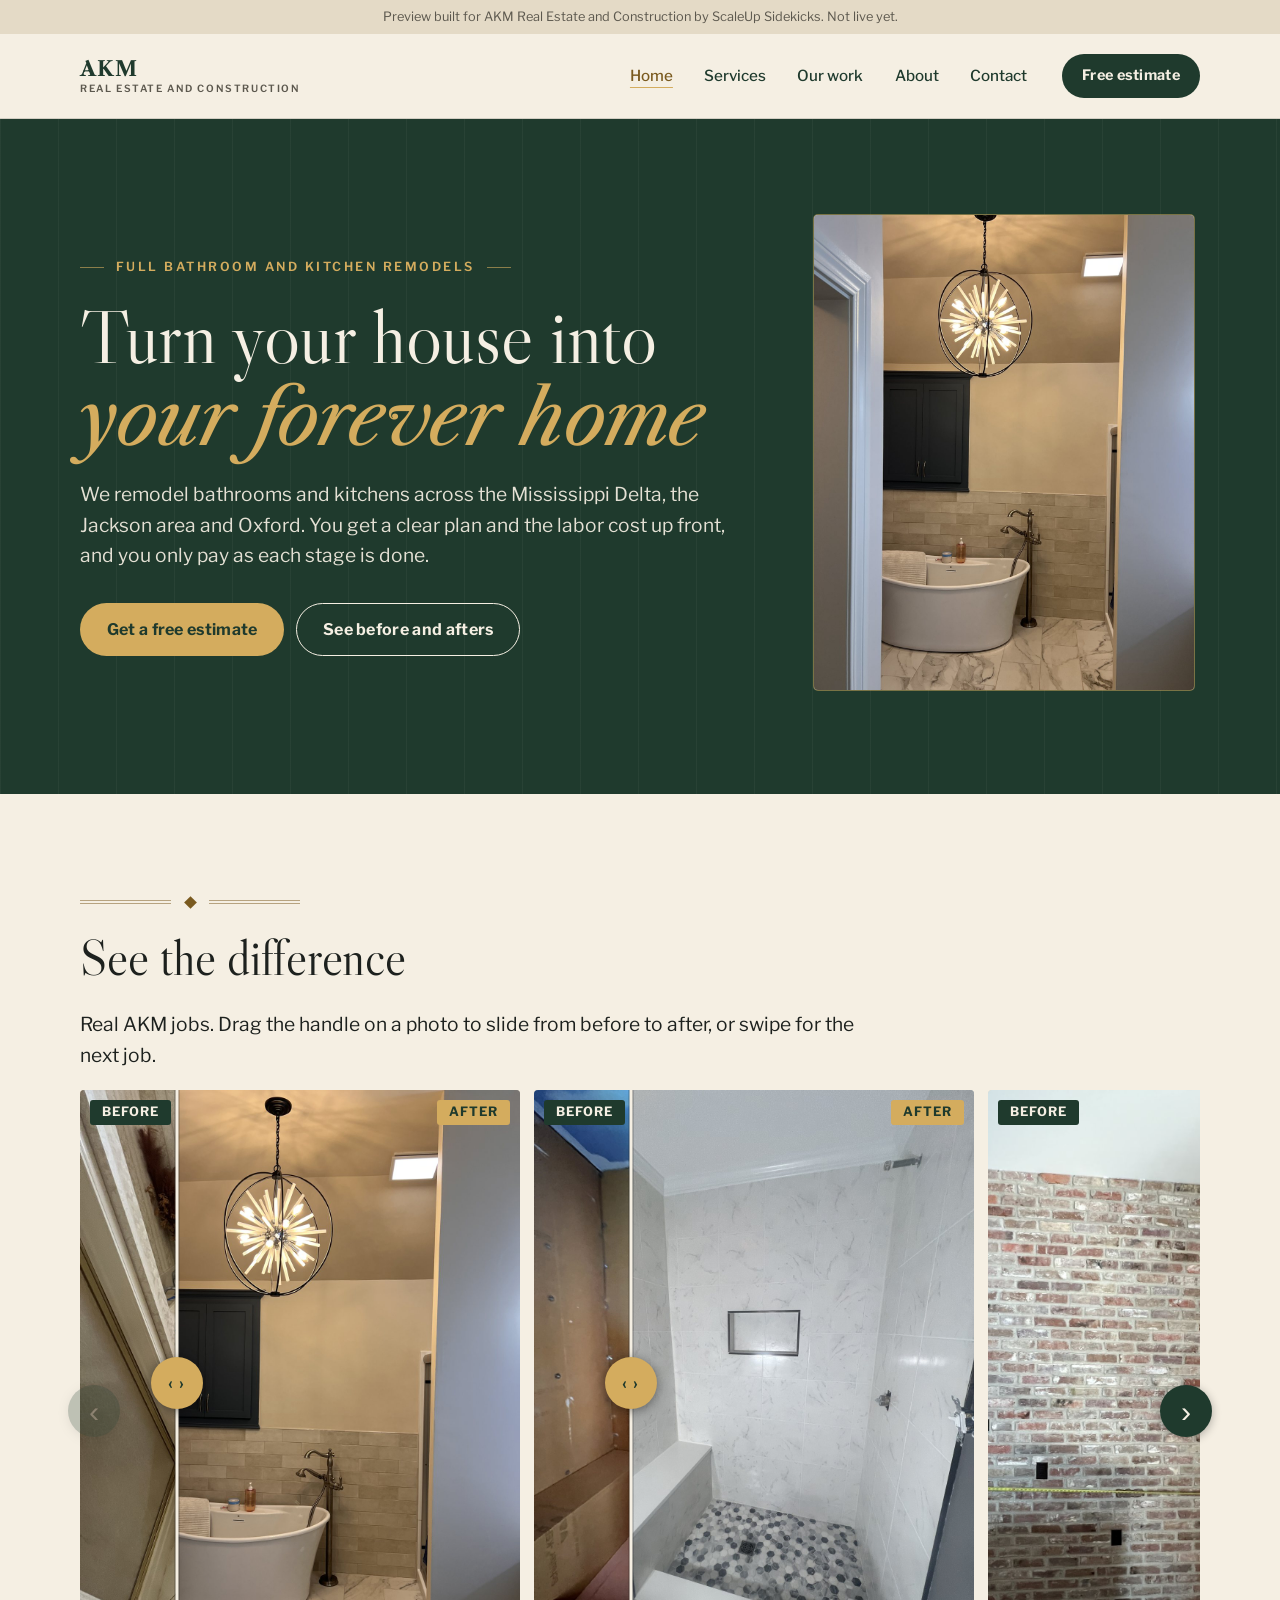
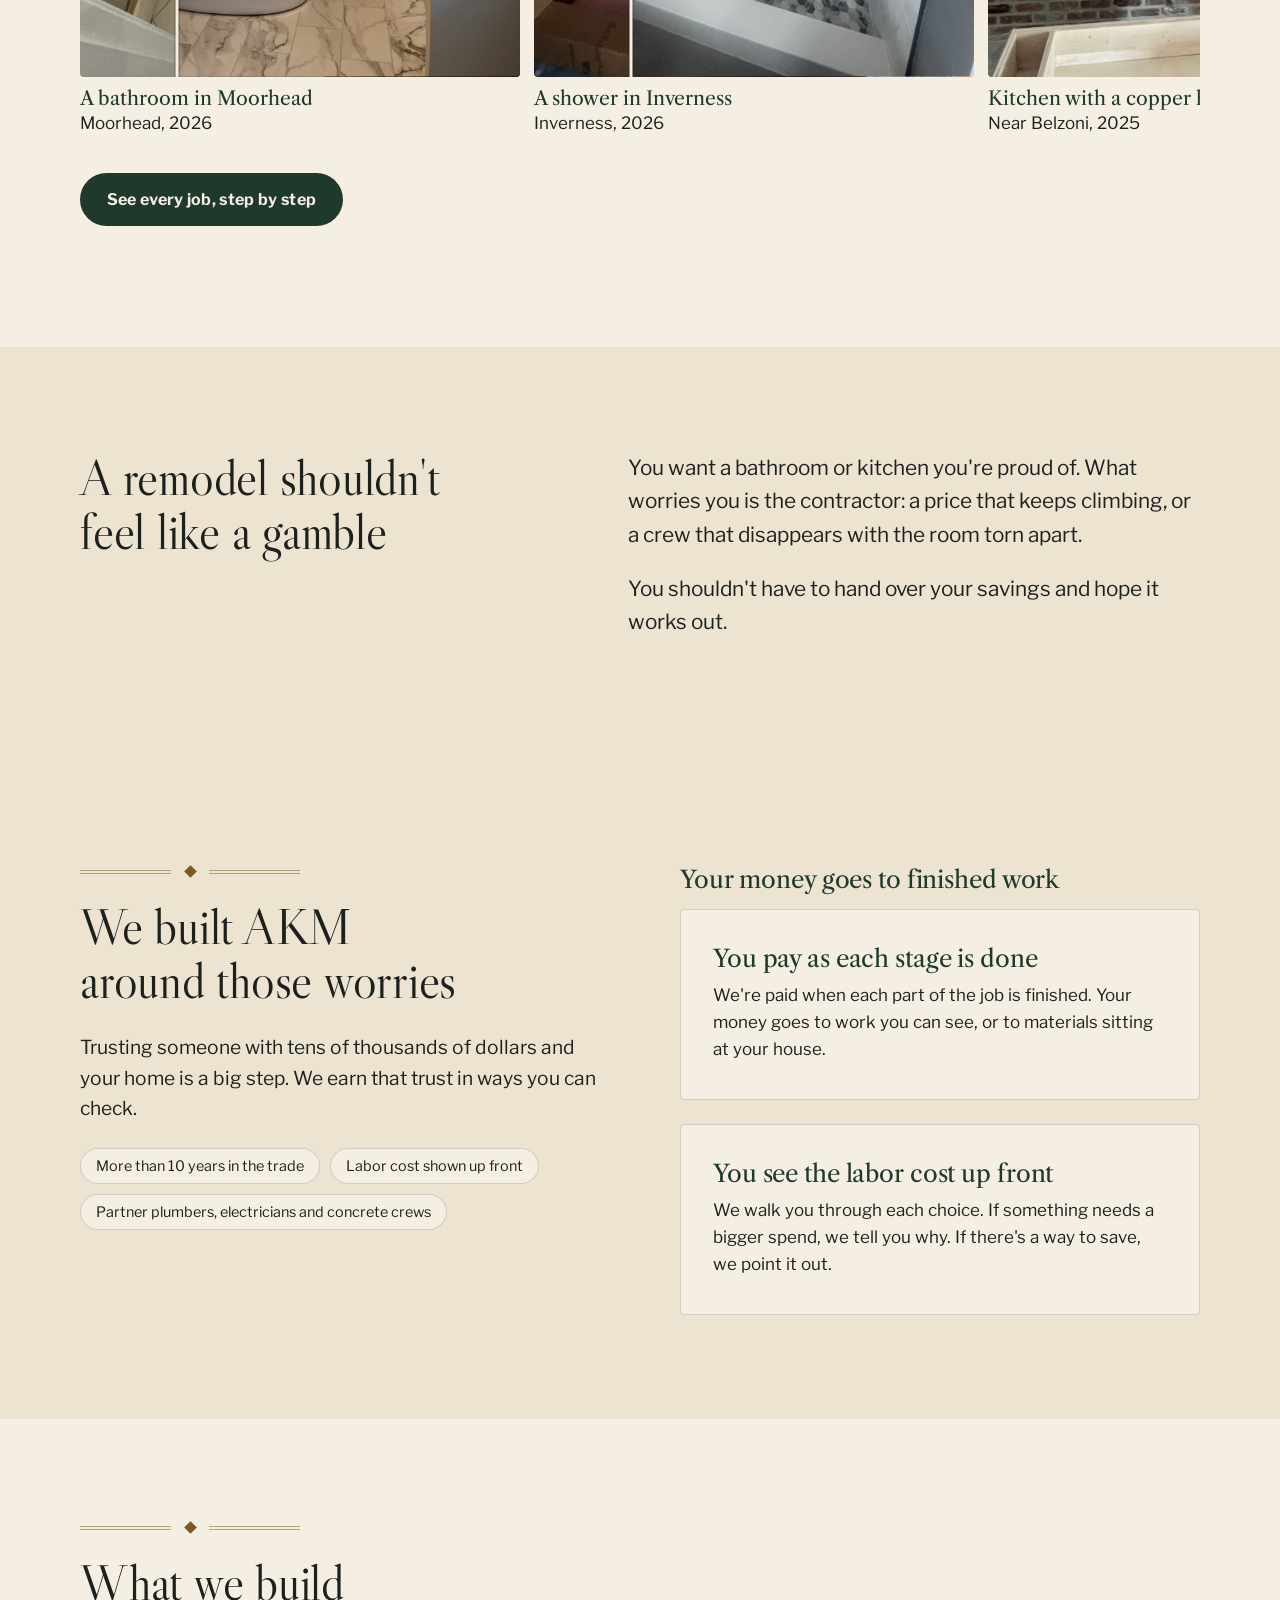
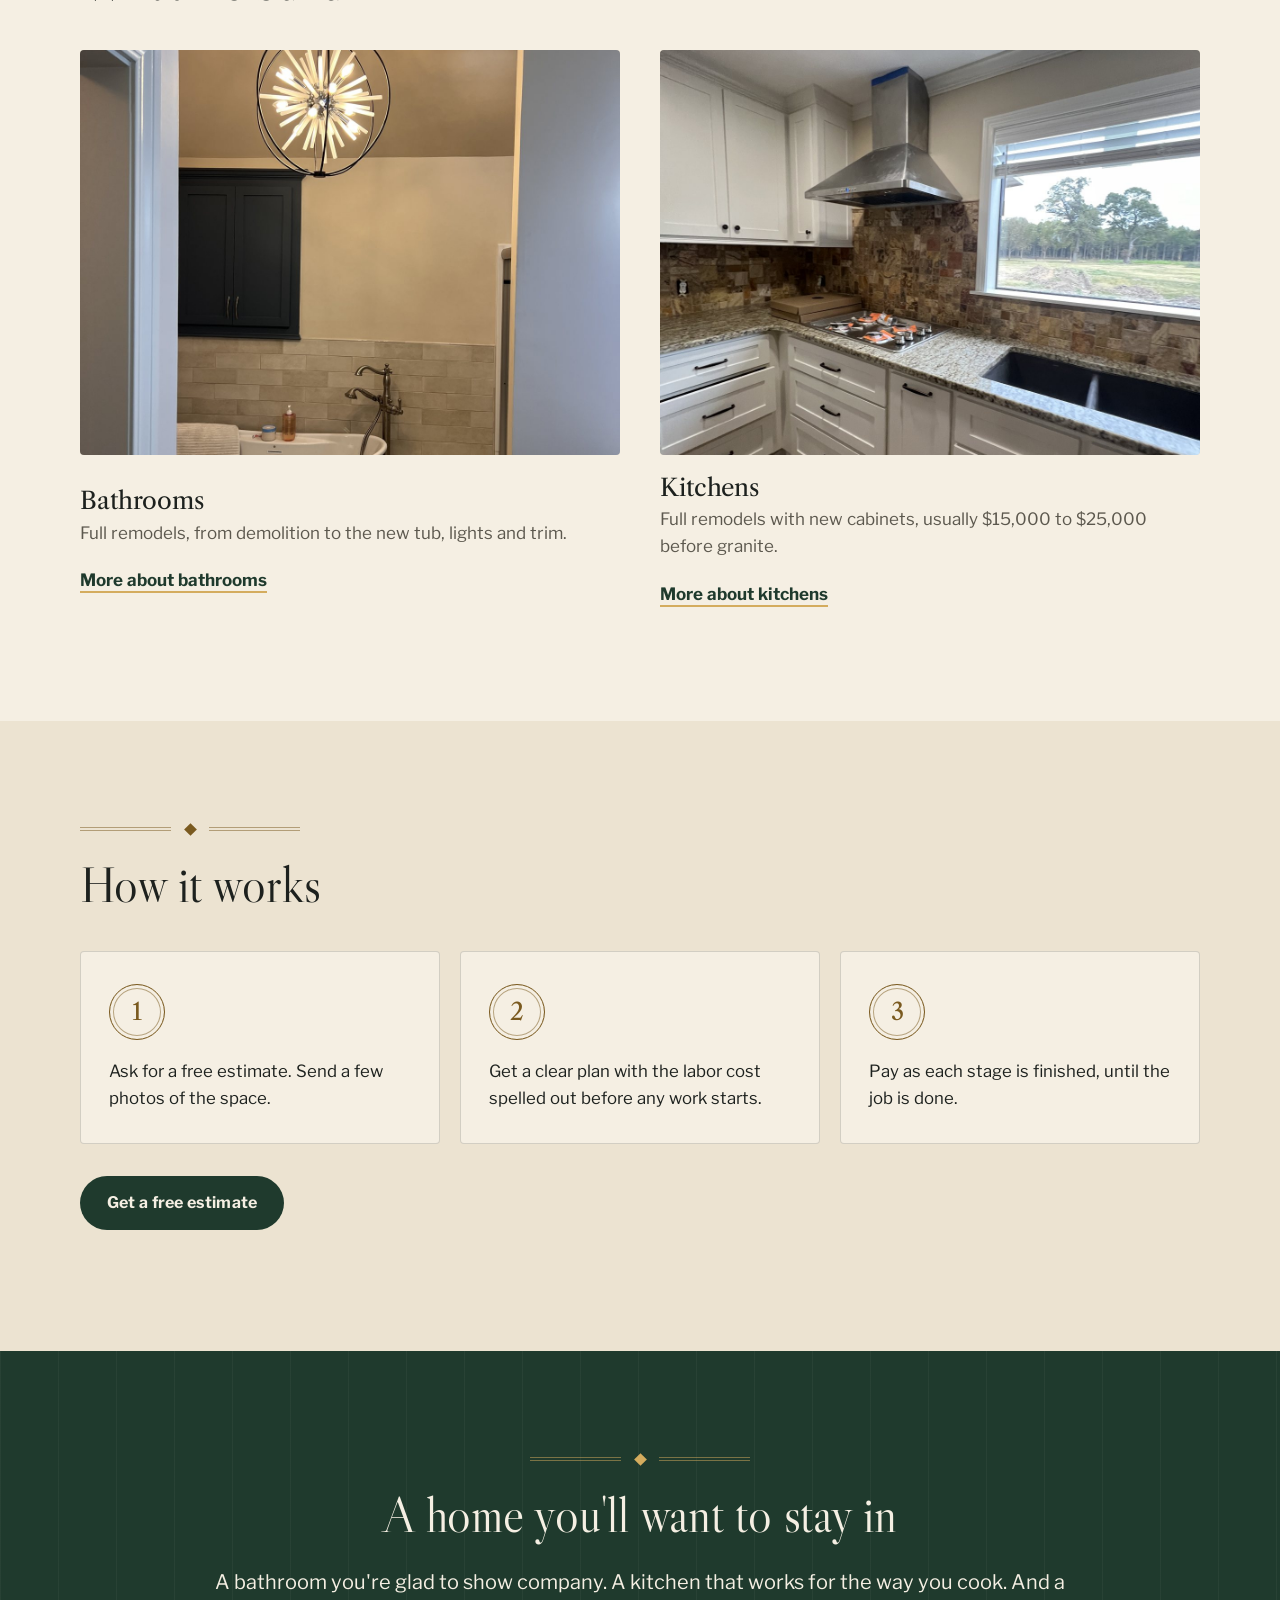
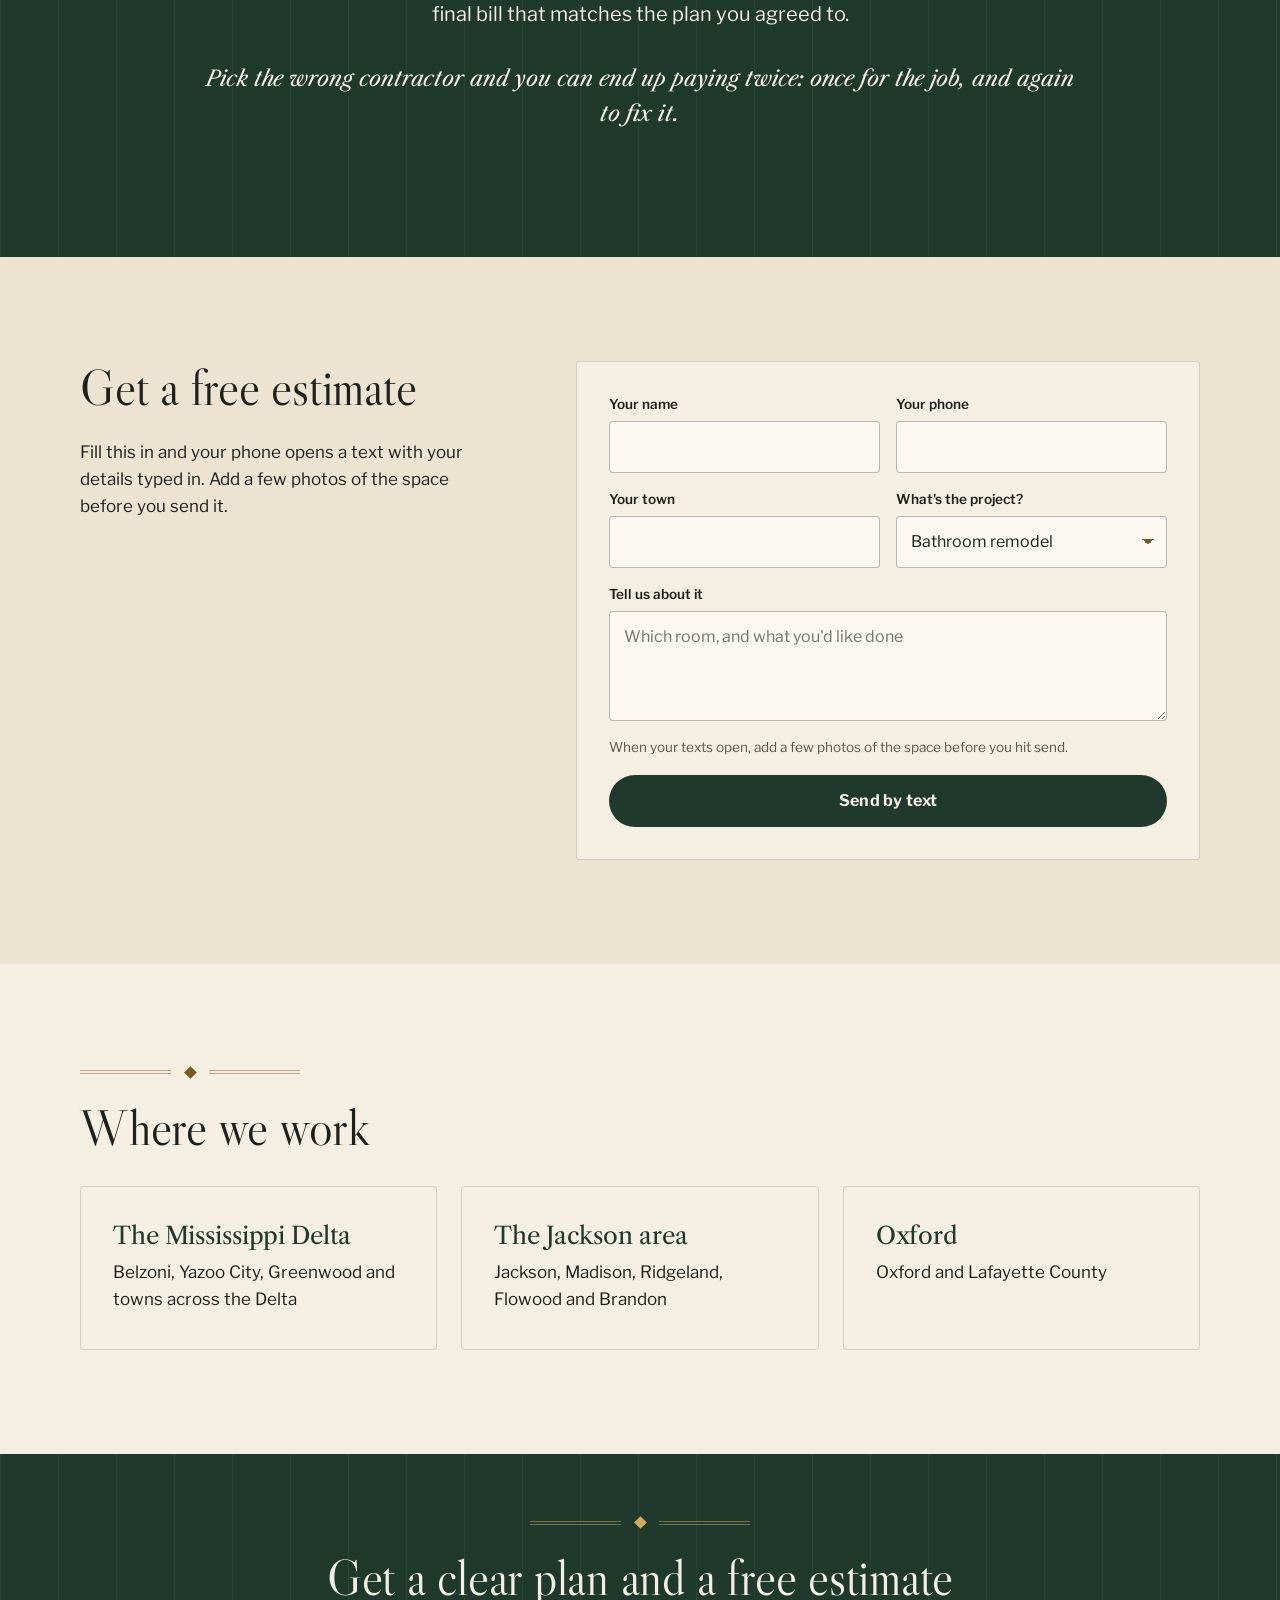
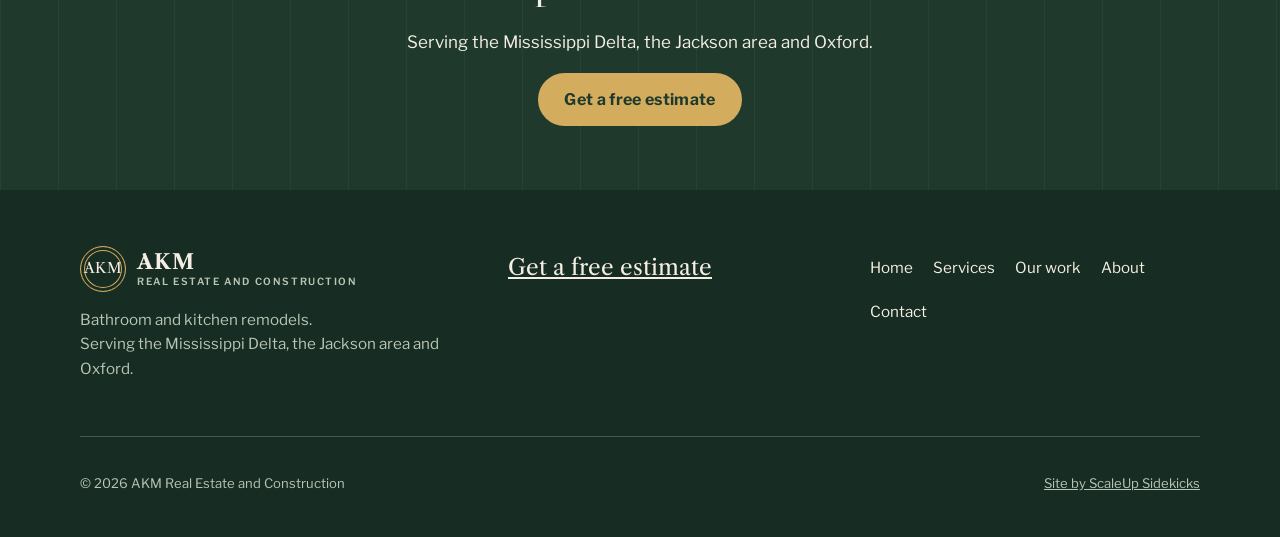
==== clients/akm-construction/site/index.html @ 172e67c1 "Add a reveal scroller after the hero, more story, no bathroom pricing - Home page: "See the differen" ====
<!doctype html>
<html lang="en">
<head>
<meta charset="utf-8">
<meta name="viewport" content="width=device-width, initial-scale=1">
<meta name="robots" content="noindex, nofollow">
<title>Bathroom and Kitchen Remodels, Delta and Jackson | AKM</title>
<meta name="description" content="Full bathroom and kitchen remodels in the Mississippi Delta, Madison, Ridgeland, Jackson and Oxford. Clear plan and labor cost first. Free estimates.">
<meta property="og:type" content="website">
<meta property="og:title" content="Bathroom and Kitchen Remodels, Delta and Jackson | AKM">
<meta property="og:description" content="Full bathroom and kitchen remodels in the Mississippi Delta, Madison, Ridgeland, Jackson and Oxford. Clear plan and labor cost first. Free estimates.">
<meta property="og:site_name" content="AKM Real Estate and Construction">
<meta name="theme-color" content="#1F3A2D">
<link rel="preconnect" href="https://fonts.googleapis.com">
<link rel="preconnect" href="https://fonts.gstatic.com" crossorigin>
<link href="https://fonts.googleapis.com/css2?family=Libre+Caslon+Display&family=Libre+Caslon+Text:ital,wght@0,400;0,700;1,400&family=Libre+Franklin:wght@400;500;600;700&display=swap" rel="stylesheet">
<link rel="stylesheet" href="styles.css">
</head>
<body>
<div class="preview-banner">Preview built for AKM Real Estate and Construction by ScaleUp Sidekicks. Not live yet.</div>
<header class="site-header">
  <div class="wrap header-inner">
    <a class="brand" href="index.html" aria-label="AKM Real Estate and Construction home"><span class="monogram" aria-hidden="true">AKM</span><span class="brand-text"><span class="brand-name">AKM</span><span class="brand-sub">Real Estate and Construction</span></span></a>
    <div class="header-right">
      <nav class="site-nav" id="site-nav" aria-label="Main">
        <ul>
          <li><a href="index.html" aria-current="page">Home</a></li>
          <li><a href="services.html">Services</a></li>
          <li><a href="work.html">Our work</a></li>
          <li><a href="about.html">About</a></li>
          <li><a href="contact.html">Contact</a></li>
        </ul>
      </nav>
      <a class="header-phone" data-phone="tel" hidden><small>Call or text</small><span data-phone-text></span></a>
      <a class="btn btn-green header-cta" data-no-phone href="#quote">Free estimate</a>
      <button class="menu-toggle" type="button" aria-expanded="false" aria-controls="site-nav" aria-label="Menu"><span></span></button>
    </div>
  </div>
</header>
<main>
<section class="hero on-green">
  <div class="wrap hero-grid">
    <div>
      <p class="eyebrow">Full bathroom and kitchen remodels</p>
      <h1>Turn your house into <em>your forever home</em></h1>
      <p class="lede">We remodel bathrooms and kitchens across the Mississippi Delta, the Jackson area and Oxford. You get a clear plan and the labor cost up front, and you only pay as each stage is done.</p>
      <div class="btn-row">
        <a class="btn btn-brass" href="#quote">Get a free estimate</a>
        <a class="btn btn-line" href="#see-the-difference">See before and afters</a>
      </div>
    </div>
    <div class="hero-figure"><div class="photo"><img src="images/moorhead-6-after.jpg" alt="Finished bathroom with a freestanding tub, a marble-look floor and a round chandelier" width="1200" height="1600"></div></div>
  </div>
</section>

<section class="section on-paper see" id="see-the-difference">
  <div class="wrap">
    <div class="ornament" aria-hidden="true"><span></span></div>
    <h2>See the difference</h2>
    <p class="lede">Real AKM jobs. Drag the handle on a photo to slide from before to after, or swipe for the next job.</p>
    <div class="rail-wrap"><div class="rail" role="group" aria-label="Before and after photos, one job each" tabindex="0"><figure class="cmp" style="--pos:50%">
          <div class="cmp-stage">
            <img class="cmp-b" src="images/moorhead-1-before.jpg" alt="Dated bathroom with wallpaper, a corner tub and a cream vanity" width="1200" height="1600" loading="lazy"><img class="cmp-a" src="images/moorhead-6-after.jpg" alt="Finished bathroom with a freestanding tub, a marble-look floor and a round chandelier" width="1200" height="1600" loading="lazy">
            <span class="tag tag-before">Before</span><span class="tag tag-after tag-right">After</span>
            <div class="cmp-handle" role="slider" tabindex="0" aria-label="Drag to compare before and after, A bathroom in Moorhead" aria-valuemin="0" aria-valuemax="100" aria-valuenow="50"><span class="cmp-knob" aria-hidden="true">&#8249; &#8250;</span></div>
          </div>
          <figcaption><strong>A bathroom in Moorhead</strong><br>Moorhead, 2026</figcaption>
        </figure><figure class="cmp" style="--pos:50%">
          <div class="cmp-stage">
            <img class="cmp-b" src="images/inverness-1-waterproofed.jpg" alt="Shower pan and walls sealed with waterproof board before any tile" width="1200" height="1600" loading="lazy"><img class="cmp-a" src="images/inverness-5-finished.jpg" alt="Finished tiled shower with a bench, a niche and a hex mosaic floor" width="1200" height="1600" loading="lazy">
            <span class="tag tag-before">Before</span><span class="tag tag-after tag-right">After</span>
            <div class="cmp-handle" role="slider" tabindex="0" aria-label="Drag to compare before and after, A shower in Inverness" aria-valuemin="0" aria-valuemax="100" aria-valuenow="50"><span class="cmp-knob" aria-hidden="true">&#8249; &#8250;</span></div>
          </div>
          <figcaption><strong>A shower in Inverness</strong><br>Inverness, 2026</figcaption>
        </figure><figure class="cmp" style="--pos:50%">
          <div class="cmp-stage">
            <img class="cmp-b" src="images/hood-1-before.jpg" alt="Bare reclaimed brick wall with outlet boxes in a row and a cabinet box on the floor" width="1600" height="1387" loading="lazy"><img class="cmp-a" src="images/hood-3-after.jpg" alt="Copper range hood on the brick wall between stained cabinets" width="1200" height="1600" loading="lazy">
            <span class="tag tag-before">Before</span><span class="tag tag-after tag-right">After</span>
            <div class="cmp-handle" role="slider" tabindex="0" aria-label="Drag to compare before and after, Kitchen with a copper hood" aria-valuemin="0" aria-valuemax="100" aria-valuenow="50"><span class="cmp-knob" aria-hidden="true">&#8249; &#8250;</span></div>
          </div>
          <figcaption><strong>Kitchen with a copper hood</strong><br>Near Belzoni, 2025</figcaption>
        </figure><figure class="cmp" style="--pos:50%">
          <div class="cmp-stage">
            <img class="cmp-b" src="images/island-1-before.jpg" alt="Base cabinets set against bare drywall on a plywood floor" width="1200" height="1600" loading="lazy"><img class="cmp-a" src="images/island-5-after.jpg" alt="Finished kitchen with white cabinets, granite, a stone backsplash and a steel hood by the window" width="1200" height="1600" loading="lazy">
            <span class="tag tag-before">Before</span><span class="tag tag-after tag-right">After</span>
            <div class="cmp-handle" role="slider" tabindex="0" aria-label="Drag to compare before and after, Kitchen with a granite island" aria-valuemin="0" aria-valuemax="100" aria-valuenow="50"><span class="cmp-knob" aria-hidden="true">&#8249; &#8250;</span></div>
          </div>
          <figcaption><strong>Kitchen with a granite island</strong><br>Near Belzoni, 2024</figcaption>
        </figure><figure class="cmp" style="--pos:50%">
          <div class="cmp-stage">
            <img class="cmp-b" src="images/tubbath-1-before.jpg" alt="Old tub and shower with a curtain, a window and a toilet" width="1200" height="1600" loading="lazy"><img class="cmp-a" src="images/tubbath-4-after.jpg" alt="New tiled tub surround with a window and a niche" width="1200" height="1600" loading="lazy">
            <span class="tag tag-before">Before</span><span class="tag tag-after tag-right">After</span>
            <div class="cmp-handle" role="slider" tabindex="0" aria-label="Drag to compare before and after, A tub and shower near Belzoni" aria-valuemin="0" aria-valuemax="100" aria-valuenow="50"><span class="cmp-knob" aria-hidden="true">&#8249; &#8250;</span></div>
          </div>
          <figcaption><strong>A tub and shower near Belzoni</strong><br>Near Belzoni, 2025</figcaption>
        </figure></div><p class="rail-hint" aria-hidden="true">Swipe to see more</p></div>
    <p style="margin-top:1.5rem"><a class="btn btn-green" href="work.html">See every job, step by step</a></p>
  </div>
</section>

<section class="section on-paper-2">
  <div class="wrap problem-grid">
    <h2>A remodel shouldn&#x27;t feel like a gamble</h2>
    <div>
      <p>You want a bathroom or kitchen you&#x27;re proud of. What worries you is the contractor: a price that keeps climbing, or a crew that disappears with the room torn apart.</p>
      <p>You shouldn&#x27;t have to hand over your savings and hope it works out.</p>
    </div>
  </div>
</section>

<section class="section on-paper-2">
  <div class="wrap guide-grid">
    <div>
      <div class="ornament" aria-hidden="true"><span></span></div>
      <h2>We built AKM around those worries</h2>
      <p class="lede">Trusting someone with tens of thousands of dollars and your home is a big step. We earn that trust in ways you can check.</p>
      <ul class="details"><li>More than 10 years in the trade</li><li>Labor cost shown up front</li><li>Partner plumbers, electricians and concrete crews</li></ul>
    </div>
    <div>
      <h3 class="points-title">Your money goes to finished work</h3>
      <div class="points points-stack">
        <div class="point">
          <h3>You pay as each stage is done</h3>
          <p>We&#x27;re paid when each part of the job is finished. Your money goes to work you can see, or to materials sitting at your house.</p>
        </div>
        <div class="point">
          <h3>You see the labor cost up front</h3>
          <p>We walk you through each choice. If something needs a bigger spend, we tell you why. If there&#x27;s a way to save, we point it out.</p>
        </div>
      </div>
    </div>
  </div>
</section>

<section class="section on-paper">
  <div class="wrap">
    <div class="ornament" aria-hidden="true"><span></span></div>
    <h2>What we build</h2>
    <div class="cards">
      <article class="card">
        <div class="photo"><img src="images/moorhead-6-after.jpg" alt="Finished bathroom with a freestanding tub, a marble-look floor and a round chandelier" width="1200" height="1600" loading="lazy"></div>
        <div>
          <h3>Bathrooms</h3>
          <p>Full remodels, from demolition to the new tub, lights and trim.</p>
          <a class="text-link" href="services.html#bathrooms">More about bathrooms</a>
        </div>
      </article>
      <article class="card">
        <div class="photo"><img src="images/island-5-after.jpg" alt="Finished kitchen with white cabinets, granite, a stone backsplash and a steel hood by the window" width="1200" height="1600" loading="lazy"></div>
        <div>
          <h3>Kitchens</h3>
          <p>Full remodels with new cabinets, usually $15,000 to $25,000 before granite.</p>
          <a class="text-link" href="services.html#kitchens">More about kitchens</a>
        </div>
      </article>
    </div>
  </div>
</section>

<section class="section on-paper-2">
  <div class="wrap">
    <div class="ornament" aria-hidden="true"><span></span></div>
    <h2>How it works</h2>
    <ol class="steps">
      <li><span>Ask for a free estimate. Send a few photos of the space.</span></li>
      <li><span>Get a clear plan with the labor cost spelled out before any work starts.</span></li>
      <li><span>Pay as each stage is finished, until the job is done.</span></li>
    </ol>
    <p style="margin-top:2rem"><a class="btn btn-green" href="#quote">Get a free estimate</a></p>
  </div>
</section>

<section class="section on-green success center">
  <div class="wrap">
    <div class="ornament" aria-hidden="true"><span></span></div>
    <h2>A home you&#x27;ll want to stay in</h2>
    <p class="lede">A bathroom you&#x27;re glad to show company. A kitchen that works for the way you cook. And a final bill that matches the plan you agreed to.</p>
    <p class="stakes">Pick the wrong contractor and you can end up paying twice: once for the job, and again to fix it.</p>
  </div>
</section>

<section class="section on-paper-2" id="quote">
  <div class="wrap quote-grid">
    <div>
      <h2>Get a free estimate</h2>
      <p>Fill this in and your phone opens a text with your details typed in. Add a few photos of the space before you send it.</p>
    </div>
    <form class="quote-form" data-sms="+16146238379">
      <div class="field"><label for="q-name">Your name</label><input id="q-name" name="name" autocomplete="name" required></div>
      <div class="field"><label for="q-phone">Your phone</label><input id="q-phone" name="phone" type="tel" autocomplete="tel" required></div>
      <div class="field"><label for="q-town">Your town</label><input id="q-town" name="town" autocomplete="address-level2" required></div>
      <div class="field"><label for="q-project">What&#x27;s the project?</label>
        <select id="q-project" name="project" required>
          <option>Bathroom remodel</option>
          <option>Kitchen remodel</option>
          <option>Other remodel</option>
        </select>
      </div>
      <div class="field full"><label for="q-need">Tell us about it</label><textarea id="q-need" name="need" required placeholder="Which room, and what you&#x27;d like done"></textarea></div>
      <p class="form-note full" data-tip data-photo-tip="When your texts open, add a few photos of the space before you hit send.">When your texts open, add a few photos of the space before you hit send.</p>
      <div class="full"><button class="btn btn-green" type="submit">Send by text</button></div>
    </form>
  </div>
</section>

<section class="section on-paper" id="areas">
  <div class="wrap">
    <div class="ornament" aria-hidden="true"><span></span></div>
    <h2>Where we work</h2>
    <div class="points points-3">
      <div class="point">
        <h3>The Mississippi Delta</h3>
        <p>Belzoni, Yazoo City, Greenwood and towns across the Delta</p>
      </div>
      <div class="point">
        <h3>The Jackson area</h3>
        <p>Jackson, Madison, Ridgeland, Flowood and Brandon</p>
      </div>
      <div class="point">
        <h3>Oxford</h3>
        <p>Oxford and Lafayette County</p>
      </div>
    </div>
  </div>
</section>

<section class="closing on-green center">
  <div class="wrap">
    <div class="ornament" aria-hidden="true"><span></span></div>
    <h2>Get a clear plan and a free estimate</h2>
    <p>Serving the Mississippi Delta, the Jackson area and Oxford.</p>
    <div class="btn-row">
      <a class="btn btn-brass" href="#quote">Get a free estimate</a>
      <a class="btn btn-line" data-phone="tel" hidden>Call <span data-phone-text></span></a>
    </div>
  </div>
</section>
</main>

<footer class="site-footer">
  <div class="wrap">
    <div class="footer-grid">
      <div>
        <a class="brand" href="index.html" aria-label="AKM Real Estate and Construction home"><span class="monogram" aria-hidden="true">AKM</span><span class="brand-text"><span class="brand-name">AKM</span><span class="brand-sub">Real Estate and Construction</span></span></a>
        <p style="margin-top:1rem">Bathroom and kitchen remodels.<br>Serving the Mississippi Delta, the Jackson area and Oxford.</p>
      </div>
      <div>
        <div data-phone-block hidden>
          <p style="margin:0">Call or text</p>
          <a class="footer-phone" data-phone="tel" hidden><span data-phone-text></span></a>
        </div>
        <a class="footer-cta" data-no-phone href="#quote">Get a free estimate</a>
      </div>
      <div>
        <ul class="footer-nav">
          <li><a href="index.html">Home</a></li>
          <li><a href="services.html">Services</a></li>
          <li><a href="work.html">Our work</a></li>
          <li><a href="about.html">About</a></li>
          <li><a href="contact.html">Contact</a></li>
        </ul>
      </div>
    </div>
    <div class="footer-base">
      <span>&copy; 2026 AKM Real Estate and Construction</span>
      <a href="https://scaleupsidekicks.com/">Site by ScaleUp Sidekicks</a>
    </div>
  </div>
</footer>

<div class="call-bar">
  <a class="btn btn-brass" data-no-phone href="#quote">Get a free estimate</a>
  <a class="btn btn-brass" data-phone="tel" hidden>Call</a>
  <a class="btn btn-line" data-phone="sms" hidden>Text</a>
</div>

<script src="site.js"></script>
</body>
</html>
---- clients/akm-construction/site/styles.css ----
/* AKM Real Estate and Construction. Old Southern charm, modern bones.
   Magnolia cream, Delta green, aged brass. Arched frames and beadboard lines.
   Type: Libre Caslon (headlines) and Libre Franklin (everything else). */

:root {
  --paper: #F5EFE3;
  --paper-2: #ECE3D1;
  --paper-3: #E4DAC6;
  --ink: #1D211E;
  --muted: #5C584E;
  --green: #1F3A2D;
  --green-2: #2A4A3A;
  --brass: #D4AC5E;
  --brass-ink: #7A5A1F;
  --sage: #B9C6B6;
  --line: rgba(29, 33, 30, 0.16);
  --line-light: rgba(245, 239, 227, 0.22);

  /* Caslon and Franklin Gothic: the two workhorses of old American print,
     from church bulletins to storefront signs. */
  --serif: "Libre Caslon Display", "Libre Caslon Text", Georgia, serif;
  --serif-text: "Libre Caslon Text", Georgia, serif;
  --sans: "Libre Franklin", system-ui, -apple-system, "Segoe UI", sans-serif;

  --gutter: 20px;
  --max: 1160px;
  --radius: 4px;
  --bar-h: 64px;
}

*, *::before, *::after { box-sizing: border-box; }
[hidden] { display: none !important; }

html { -webkit-text-size-adjust: 100%; scroll-behavior: smooth; }
@media (prefers-reduced-motion: reduce) { html { scroll-behavior: auto; } }

body {
  margin: 0;
  background: var(--paper);
  color: var(--ink);
  font-family: var(--sans);
  font-size: 1.0625rem;
  line-height: 1.6;
  padding-bottom: var(--bar-h);
  overflow-x: hidden;
}
@media (min-width: 900px) { body { padding-bottom: 0; } }

img { max-width: 100%; display: block; }
a { color: inherit; }

:focus-visible {
  outline: 3px solid var(--brass);
  outline-offset: 3px;
  border-radius: 2px;
}

.wrap { width: 100%; max-width: var(--max); margin: 0 auto; padding: 0 var(--gutter); }

/* ---------- Type ---------- */

h1, h2, h3 {
  font-family: var(--serif);
  font-weight: 400;
  line-height: 1.08;
  letter-spacing: -0.005em;
  margin: 0 0 0.5em;
  text-wrap: balance;
}
h1 { font-size: clamp(2.5rem, 9vw, 4.75rem); }
h2 { font-size: clamp(2rem, 6vw, 3.1rem); }
h3 { font-family: var(--serif-text); font-size: 1.5rem; }
h1 em, h2 em { font-family: var(--serif-text); font-style: italic; color: var(--brass); }
.on-paper h2 em, .on-paper h1 em { color: var(--brass-ink); }

p { margin: 0 0 1em; max-width: 62ch; }
.lede { font-size: 1.2rem; }

.eyebrow {
  font-family: var(--sans);
  font-size: 0.78rem;
  font-weight: 600;
  letter-spacing: 0.2em;
  text-transform: uppercase;
  margin: 0 0 1.1rem;
  display: inline-flex;
  align-items: center;
  gap: 0.75rem;
}
.eyebrow::before, .eyebrow::after {
  content: "";
  width: 1.5rem;
  height: 1px;
  background: currentColor;
  opacity: 0.6;
}

/* Diamond rule: a thin double line with a brass diamond, like an old letterhead */
.ornament {
  display: flex;
  align-items: center;
  gap: 0.9rem;
  color: var(--brass-ink);
  margin: 0 0 1.5rem;
  max-width: 220px;
}
.ornament::before, .ornament::after {
  content: "";
  flex: 1;
  height: 4px;
  border-top: 1px solid currentColor;
  border-bottom: 1px solid currentColor;
  opacity: 0.5;
}
.ornament span {
  width: 9px; height: 9px;
  background: currentColor;
  transform: rotate(45deg);
}
.on-green .ornament { color: var(--brass); }
.center .ornament { margin-left: auto; margin-right: auto; }

/* ---------- Buttons ---------- */

.btn {
  display: inline-flex;
  align-items: center;
  justify-content: center;
  gap: 0.5rem;
  min-height: 52px;
  padding: 0.8rem 1.6rem;
  font-family: var(--sans);
  font-size: 1rem;
  font-weight: 700;
  letter-spacing: 0.02em;
  text-decoration: none;
  border-radius: 999px;
  border: 1.5px solid transparent;
  cursor: pointer;
  transition: transform 0.15s ease, background-color 0.15s ease;
}
.btn:hover { transform: translateY(-1px); }
.btn-brass { background: var(--brass); color: var(--green); }
.btn-brass:hover { background: #DDB86C; }
.btn-green { background: var(--green); color: var(--paper); }
.btn-green:hover { background: var(--green-2); }
.btn-line { border-color: currentColor; background: transparent; }
.on-green .btn-line { color: var(--paper); }
.btn-row { display: flex; flex-wrap: wrap; gap: 0.75rem; }

/* ---------- Preview banner ---------- */

.preview-banner {
  background: var(--paper-3);
  color: var(--muted);
  font-size: 0.8rem;
  text-align: center;
  padding: 0.5rem var(--gutter);
  line-height: 1.4;
}

/* ---------- Header ---------- */

.site-header {
  background: var(--paper);
  border-bottom: 1px solid var(--line);
  position: relative;
  z-index: 20;
}
.header-inner {
  display: flex;
  align-items: center;
  justify-content: space-between;
  gap: 1rem;
  min-height: 72px;
}

.brand {
  display: inline-flex;
  align-items: center;
  gap: 0.7rem;
  text-decoration: none;
  min-height: 44px;
}
.monogram {
  width: 46px; height: 46px;
  border-radius: 50%;
  border: 1.5px solid var(--green);
  box-shadow: inset 0 0 0 3px var(--paper), inset 0 0 0 4px var(--green);
  display: grid;
  place-items: center;
  font-family: var(--serif-text);
  font-size: 0.9rem;
  letter-spacing: 0.04em;
  color: var(--green);
  flex: none;
}
.brand-text { display: flex; flex-direction: column; line-height: 1.05; }
.brand-name { font-family: var(--serif-text); font-weight: 700; font-size: 1.3rem; letter-spacing: 0.04em; color: var(--green); }
.brand-sub {
  font-size: 0.62rem;
  font-weight: 600;
  letter-spacing: 0.16em;
  text-transform: uppercase;
  color: var(--muted);
  margin-top: 3px;
}

.header-phone {
  font-weight: 700;
  color: var(--green);
  text-decoration: none;
  white-space: nowrap;
  min-height: 44px;
  display: inline-flex;
  align-items: center;
  font-size: 0.95rem;
}
.header-phone small { display: none; }

.menu-toggle {
  width: 44px; height: 44px;
  border: 1px solid var(--line);
  background: transparent;
  border-radius: 50%;
  display: grid;
  place-items: center;
  cursor: pointer;
  color: var(--green);
  padding: 0;
}
.menu-toggle span,
.menu-toggle span::before,
.menu-toggle span::after {
  content: "";
  display: block;
  width: 18px; height: 1.5px;
  background: currentColor;
  position: relative;
}
.menu-toggle span::before { position: absolute; top: -6px; }
.menu-toggle span::after { position: absolute; top: 6px; }

.header-right { display: flex; align-items: center; gap: 0.6rem; }

.site-nav { display: none; }
.site-nav.open {
  display: block;
  position: absolute;
  left: 0; right: 0; top: 100%;
  background: var(--paper);
  border-bottom: 1px solid var(--line);
  padding: 0.5rem var(--gutter) 1.25rem;
}
.site-nav ul { list-style: none; margin: 0; padding: 0; }
.site-nav a {
  display: flex;
  align-items: center;
  min-height: 48px;
  text-decoration: none;
  font-family: var(--serif-text);
  font-size: 1.3rem;
  color: var(--green);
  border-bottom: 1px solid var(--line);
}
.site-nav a[aria-current="page"] { color: var(--brass-ink); font-style: italic; }

/* Header shows the wordmark only; the monogram seal lives in the footer */
.site-header .monogram { display: none; }
@media (max-width: 359px) {
  .header-phone { font-size: 0.85rem; }
  .brand-name { font-size: 1.2rem; }
}

@media (min-width: 900px) {
  .menu-toggle { display: none; }
  .site-nav, .site-nav.open {
    display: block;
    position: static;
    padding: 0;
    border: 0;
    background: none;
  }
  .site-nav ul { display: flex; gap: 0.25rem; }
  .site-nav a {
    font-family: var(--sans);
    font-size: 0.95rem;
    font-weight: 500;
    border: 0;
    padding: 0 0.85rem;
    min-height: 44px;
  }
  .site-nav a:hover { color: var(--brass-ink); }
  .site-nav a[aria-current="page"] { font-style: normal; text-decoration: underline; text-underline-offset: 6px; text-decoration-color: var(--brass); }
  .header-inner { min-height: 84px; }
  .header-phone {
    flex-direction: column;
    align-items: flex-end;
    justify-content: center;
    font-size: 1.1rem;
    line-height: 1.15;
    margin-left: 0.75rem;
  }
  .header-phone small {
    display: block;
    font-size: 0.68rem;
    font-weight: 600;
    letter-spacing: 0.16em;
    text-transform: uppercase;
    color: var(--muted);
  }
}

/* ---------- Sections ---------- */

.section { padding: 4.5rem 0; }
@media (min-width: 900px) { .section { padding: 6.5rem 0; } }

.on-green {
  background-color: var(--green);
  color: var(--paper);
  /* beadboard: soft vertical boards */
  background-image: repeating-linear-gradient(90deg,
    rgba(245, 239, 227, 0.045) 0 1px,
    transparent 1px 58px);
}
.on-green p { color: var(--paper); }
.on-green .eyebrow { color: var(--brass); }
.on-paper-2 { background: var(--paper-2); }
.on-paper .eyebrow, .on-paper-2 .eyebrow { color: var(--brass-ink); }
.center { text-align: center; }
.center p { margin-left: auto; margin-right: auto; }

.photo-slot {
  display: grid;
  place-items: center;
  text-align: center;
  color: var(--muted);
  font-size: 0.85rem;
  padding: 2rem;
  background:
    repeating-linear-gradient(90deg, rgba(29, 33, 30, 0.04) 0 1px, transparent 1px 34px),
    var(--paper-3);
}
.photo-slot span::before {
  content: "";
  display: block;
  width: 8px; height: 8px;
  margin: 0 auto 0.8rem;
  background: var(--brass-ink);
  transform: rotate(45deg);
  opacity: 0.7;
}
.on-green .photo-slot {
  color: var(--sage);
  background:
    repeating-linear-gradient(90deg, rgba(245, 239, 227, 0.05) 0 1px, transparent 1px 34px),
    var(--green-2);
}
.on-green .photo-slot span::before { background: var(--brass); }

/* ---------- Hero ---------- */

.hero { padding: 3.5rem 0 4rem; }
.hero-grid { display: grid; gap: 2.75rem; align-items: center; }
.hero h1 { margin-bottom: 1.25rem; }
.hero .lede { color: var(--paper); opacity: 0.92; margin-bottom: 2rem; }
.hero-figure { max-width: 340px; width: 78%; margin: 0 auto; }

@media (min-width: 900px) {
  .hero { padding: 6rem 0 6.5rem; }
  .hero-grid { grid-template-columns: 1.25fr 0.75fr; gap: 4.5rem; }
  .hero-figure { width: 100%; max-width: 380px; }
}

/* ---------- Problem ---------- */

.problem-grid { display: grid; gap: 1.5rem; }
.problem-grid p { font-size: 1.2rem; }
@media (min-width: 900px) {
  .problem-grid { grid-template-columns: 0.9fr 1.1fr; gap: 5rem; align-items: start; }
  .problem-grid p { font-size: 1.3rem; }
}

/* ---------- Guide ---------- */

.guide-grid { display: grid; gap: 2.5rem; }
.stat {
  border-top: 1px solid var(--line);
  border-bottom: 1px solid var(--line);
  padding: 1.5rem 0;
  display: flex;
  align-items: baseline;
  gap: 1rem;
}
.stat-num { font-family: var(--serif-text); font-size: 4.5rem; line-height: 1; color: var(--green); }
.stat-label {
  font-size: 0.8rem;
  font-weight: 600;
  letter-spacing: 0.18em;
  text-transform: uppercase;
  color: var(--muted);
  max-width: 12ch;
  line-height: 1.35;
}
.details {
  list-style: none;
  padding: 0;
  margin: 1.5rem 0 0;
  display: flex;
  flex-wrap: wrap;
  gap: 0.6rem;
}
.details li {
  font-size: 0.9rem;
  border: 1px solid var(--line);
  border-radius: 999px;
  padding: 0.35rem 0.95rem;
  background: var(--paper);
}
@media (min-width: 900px) {
  .guide-grid { grid-template-columns: 1fr 1fr; gap: 5rem; }
}

/* ---------- Plan ---------- */

.steps {
  list-style: none;
  padding: 0;
  margin: 2.5rem 0 0;
  display: grid;
  gap: 1rem;
  counter-reset: step;
}
.steps li {
  counter-increment: step;
  display: grid;
  grid-template-columns: 56px 1fr;
  gap: 1.1rem;
  align-items: center;
  padding: 1.25rem;
  background: var(--paper);
  border: 1px solid var(--line);
  border-radius: var(--radius);
  font-size: 1.05rem;
}
.steps li::before {
  content: counter(step);
  width: 56px; height: 56px;
  border-radius: 50%;
  border: 1.5px solid var(--brass-ink);
  box-shadow: inset 0 0 0 3px var(--paper), inset 0 0 0 4px rgba(122, 90, 31, 0.5);
  display: grid;
  place-items: center;
  font-family: var(--serif-text);
  font-size: 1.5rem;
  color: var(--brass-ink);
}
.steps a { font-weight: 700; color: var(--green); }
@media (min-width: 900px) {
  .steps { grid-template-columns: repeat(3, 1fr); gap: 1.25rem; }
  .steps li { grid-template-columns: 1fr; align-items: start; padding: 2rem 1.75rem; }
}

/* ---------- Service cards ---------- */

.cards { display: grid; gap: 2.5rem; margin-top: 2.5rem; }
.card { display: grid; gap: 1.25rem; }
.card h3 { margin-bottom: 0.35rem; }
.card p { margin-bottom: 0.75rem; color: var(--muted); }
.text-link {
  display: inline-flex;
  align-items: center;
  min-height: 44px;
  font-weight: 700;
  color: var(--green);
  text-decoration: underline;
  text-decoration-color: var(--brass);
  text-underline-offset: 5px;
  text-decoration-thickness: 2px;
}
@media (min-width: 700px) {
  .cards { grid-template-columns: 1fr 1fr; gap: 2.5rem; }
}

/* ---------- Success ---------- */

.success h2 { max-width: 18ch; margin-left: auto; margin-right: auto; }
.success .lede { font-size: 1.25rem; }
.stakes {
  font-family: var(--serif-text);
  font-style: italic;
  font-size: 1.35rem;
  color: var(--brass);
  margin-top: 2rem;
}

/* ---------- Quote form ---------- */

.quote-grid { display: grid; gap: 2rem; }
@media (min-width: 900px) {
  .quote-grid { grid-template-columns: 0.8fr 1.2fr; gap: 5rem; align-items: start; }
}
.quote-form {
  display: grid;
  gap: 1rem;
  background: var(--paper);
  border: 1px solid var(--line);
  border-radius: var(--radius);
  padding: 1.5rem;
}
@media (min-width: 600px) {
  .quote-form { grid-template-columns: 1fr 1fr; padding: 2rem; }
  .quote-form .full { grid-column: 1 / -1; }
}
.field { display: grid; gap: 0.35rem; }
.field label { font-size: 0.85rem; font-weight: 600; }
.field input, .field textarea, .field select {
  font: inherit;
  font-size: 1rem;
  color: var(--ink);
  background: #FBF8F2;
  border: 1px solid rgba(29, 33, 30, 0.3);
  border-radius: var(--radius);
  padding: 0.75rem 0.85rem;
  min-height: 48px;
  width: 100%;
}
.field textarea { min-height: 110px; resize: vertical; }
.field select { appearance: none; -webkit-appearance: none; padding-right: 2.5rem; background-image: linear-gradient(45deg, transparent 50%, var(--brass-ink) 50%), linear-gradient(135deg, var(--brass-ink) 50%, transparent 50%); background-position: right 1.1rem center, right 0.75rem center; background-size: 6px 6px; background-repeat: no-repeat; }
.field input:focus-visible, .field textarea:focus-visible, .field select:focus-visible { outline-offset: 0; border-color: var(--brass-ink); }
.form-note { font-size: 0.85rem; color: var(--muted); margin: 0; }
.quote-form .btn { width: 100%; }

/* ---------- Page heads (inner pages) ---------- */

.page-head { padding: 3.5rem 0 3rem; }
@media (min-width: 900px) { .page-head { padding: 5rem 0 4.5rem; } }
.page-head p { font-size: 1.2rem; opacity: 0.92; }

/* ---------- Services page ---------- */

.service-block { display: grid; gap: 2rem; align-items: center; }
.service-block + .service-block { margin-top: 4.5rem; }
@media (min-width: 900px) {
  .service-block { grid-template-columns: 0.8fr 1.2fr; gap: 5rem; }
  .service-block:nth-child(even) .service-photos { order: 2; }
  }

/* ---------- Work page ---------- */


/* ---------- About page ---------- */

.about-grid { display: grid; gap: 2.5rem; align-items: center; }
.about-grid p { font-size: 1.15rem; }
@media (min-width: 900px) {
  .about-grid { grid-template-columns: 0.8fr 1.2fr; gap: 5rem; }
  }

/* ---------- Contact page ---------- */

.contact-phone {
  font-family: var(--serif-text);
  font-size: clamp(2.2rem, 9vw, 3.6rem);
  color: var(--brass);
  text-decoration: none;
  display: inline-block;
  margin: 0.5rem 0 1.5rem;
  line-height: 1.1;
}
.facts { list-style: none; margin: 2rem 0 0; padding: 0; display: grid; gap: 0; }
.facts li {
  display: grid;
  grid-template-columns: 8rem 1fr;
  gap: 1rem;
  padding: 1rem 0;
  border-top: 1px solid var(--line);
}
.facts li:last-child { border-bottom: 1px solid var(--line); }
.facts b {
  font-size: 0.75rem;
  font-weight: 600;
  letter-spacing: 0.18em;
  text-transform: uppercase;
  color: var(--muted);
  padding-top: 0.2rem;
}

/* ---------- Closing band ---------- */

.closing { padding: 4rem 0; }
.closing h2 { margin-bottom: 1.5rem; }
.closing .btn-row { justify-content: center; }

/* ---------- Footer ---------- */

.site-footer {
  background: #172C22;
  color: var(--sage);
  padding: 3.5rem 0 2rem;
  font-size: 0.95rem;
}
.footer-grid { display: grid; gap: 2rem; }
.site-footer .brand-name { color: var(--paper); }
.site-footer .brand-sub { color: var(--sage); }
.site-footer .monogram {
  color: var(--paper);
  border-color: var(--brass);
  box-shadow: inset 0 0 0 3px #172C22, inset 0 0 0 4px var(--brass);
}
.site-footer a { color: var(--paper); }
.footer-phone {
  font-family: var(--serif-text);
  font-size: 1.6rem;
  text-decoration: none;
  display: inline-flex;
  min-height: 44px;
  align-items: center;
}
.footer-nav { list-style: none; margin: 0; padding: 0; display: flex; flex-wrap: wrap; gap: 0 1.25rem; }
.footer-nav a { display: inline-flex; min-height: 44px; align-items: center; text-decoration: none; }
.footer-nav a:hover { text-decoration: underline; text-decoration-color: var(--brass); }
.footer-base {
  margin-top: 2.5rem;
  padding-top: 1.5rem;
  border-top: 1px solid var(--line-light);
  display: flex;
  flex-wrap: wrap;
  justify-content: space-between;
  gap: 0.5rem 1.5rem;
  font-size: 0.82rem;
}
.footer-base a { color: var(--sage); display: inline-flex; align-items: center; min-height: 44px; }
.footer-base span { display: inline-flex; align-items: center; min-height: 44px; }
@media (min-width: 900px) {
  .footer-grid { grid-template-columns: 1.2fr 1fr 1fr; }
}

/* ---------- Sticky call and text bar (phones) ---------- */

.call-bar {
  position: fixed;
  left: 0; right: 0; bottom: 0;
  z-index: 30;
  display: grid;
  display: flex;
  gap: 8px;
  padding: 8px 8px calc(8px + env(safe-area-inset-bottom));
  background: rgba(23, 44, 34, 0.97);
  border-top: 1px solid rgba(212, 172, 94, 0.4);
}
.call-bar .btn { flex: 1; min-height: 48px; padding: 0.6rem 1rem; }
.call-bar .btn-line { color: var(--paper); }
@media (min-width: 900px) { .call-bar { display: none; } }

/* ---------- Added for the November rebuild ---------- */

/* Header estimate button: shown from tablet width up while there is no phone number.
   On phones the sticky bar at the bottom does this job. */
.header-cta { display: none; min-height: 44px; padding: 0.5rem 1.2rem; font-size: 0.9rem; }
@media (min-width: 600px) { .header-cta { display: inline-flex; } }
@media (min-width: 900px) { .header-cta { margin-left: 0.75rem; } }

/* Two side-by-side panels: money promises, materials and partners */
.points { display: grid; gap: 1.25rem; margin-top: 2rem; }
.point {
  background: var(--paper);
  border: 1px solid var(--line);
  border-radius: var(--radius);
  padding: 1.75rem 1.5rem;
}
.point h3 { margin-bottom: 0.6rem; color: var(--green); }
.point p { margin: 0; }
@media (min-width: 700px) { .points { grid-template-columns: 1fr 1fr; gap: 1.5rem; } .point { padding: 2.25rem 2rem; } }

/* What a job includes, and the price line */
.included { list-style: none; margin: 0 0 1.25rem; padding: 0; display: grid; gap: 0.45rem; }
.included li { position: relative; padding-left: 1.4rem; }
.included li::before {
  content: "";
  position: absolute;
  left: 0.15rem; top: 0.62em;
  width: 7px; height: 7px;
  background: var(--brass-ink);
  transform: rotate(45deg);
}
.price {
  font-family: var(--serif-text);
  font-size: 1.3rem;
  line-height: 1.35;
  color: var(--green);
  border-top: 1px solid var(--line);
  padding-top: 1rem;
  margin: 1.25rem 0 0.4rem;
}
.price-note { color: var(--muted); font-size: 0.95rem; }
.service-block .btn { margin-top: 0.75rem; }
.service-block { scroll-margin-top: 1rem; }

.footer-cta { font-family: var(--serif-text); font-size: 1.4rem; display: inline-flex; min-height: 44px; align-items: center; }

/* Three service-area regions side by side, and the stacked money promises */
@media (min-width: 900px) { .points-3 { grid-template-columns: repeat(3, 1fr); } }
.points-stack { margin-top: 1rem; }
@media (min-width: 700px) { .points-stack { grid-template-columns: 1fr; } }
.points-title { color: var(--green); margin: 0; }
.problem-grid h2 { margin: 0; }


/* Before and after pairs */


/* ---------- Photos: square corners, big sideways strips, full-size viewer ---------- */

.photo {
  display: block;
  position: relative;
  overflow: hidden;
  aspect-ratio: 4 / 5;
  border-radius: var(--radius);
  background: var(--paper-3);
}
.photo img { width: 100%; height: 100%; object-fit: cover; display: block; }
.hero-figure .photo { box-shadow: 0 0 0 1px rgba(212, 172, 94, 0.5); }
.card .photo { aspect-ratio: 4 / 3; }
.card .photo img { object-position: center 40%; }
.about-grid .photo { max-width: 460px; width: 100%; }

/* One job per row. Each job is a strip you scroll sideways. */
.jobs { display: grid; gap: 4.5rem; margin-top: 2rem; }
.job { min-width: 0; }
.job h3 { margin-bottom: 0.2rem; color: var(--green); font-size: 1.75rem; }
.job-meta { color: var(--muted); margin-bottom: 0; }

.rail-wrap { position: relative; margin-top: 1.1rem; min-width: 0; }
.rail {
  display: flex;
  gap: 14px;
  overflow-x: auto;
  scroll-snap-type: x mandatory;
  -webkit-overflow-scrolling: touch;
  padding-bottom: 14px;
}
.rail:focus-visible { outline-offset: 2px; }
.rail::-webkit-scrollbar { height: 8px; }
.rail::-webkit-scrollbar-thumb { background: rgba(31, 58, 45, 0.45); border-radius: 4px; }
.rail { scrollbar-color: rgba(31, 58, 45, 0.45) transparent; scrollbar-width: thin; }
.slide { flex: 0 0 min(86%, 460px); margin: 0; scroll-snap-align: start; display: grid; gap: 0.5rem; min-width: 0; align-content: start; }
.slide a {
  position: relative;
  display: block;
  aspect-ratio: 3 / 4;
  overflow: hidden;
  border-radius: var(--radius);
  background: var(--paper-3);
  cursor: zoom-in;
}
.slide img { width: 100%; height: 100%; object-fit: cover; display: block; }
.slide figcaption { font-size: 0.9rem; color: var(--muted); line-height: 1.35; }
.tag {
  position: absolute;
  left: 10px; top: 10px;
  padding: 0.4rem 0.75rem;
  font: 700 0.8rem/1 var(--sans);
  letter-spacing: 0.08em;
  text-transform: uppercase;
  background: var(--green);
  color: var(--paper);
  border-radius: 3px;
}
.tag-after, .tag-finished { background: var(--brass); color: var(--green); }
.rail-hint { margin: 0.15rem 0 0; font-size: 0.85rem; color: var(--muted); }
@media (min-width: 900px) {
  .slide { flex-basis: 440px; }
  .rail-hint { display: none; }
}
.rail-btn {
  position: absolute;
  top: calc(50% - 34px);
  width: 52px; height: 52px;
  border: 0;
  border-radius: 50%;
  background: var(--green);
  color: var(--paper);
  font-size: 1.9rem;
  line-height: 1;
  cursor: pointer;
  display: none;
  place-items: center;
  z-index: 2;
  box-shadow: 0 2px 10px rgba(0, 0, 0, 0.3);
}
.rail-btn[disabled] { opacity: 0.25; cursor: default; }
.rail-prev { left: -12px; }
.rail-next { right: -12px; }
@media (hover: hover) and (min-width: 900px) { .rail-btn { display: grid; } }

.service-photos { min-width: 0; }
.service-photos .rail-wrap { margin-top: 0; }
.service-photos .slide { flex-basis: 92%; }
@media (min-width: 900px) { .service-photos .slide { flex-basis: 100%; } }
.service-block > div { min-width: 0; }

/* Full-size viewer */
body.lb-open { overflow: hidden; }
.lb {
  position: fixed; inset: 0; z-index: 100;
  background: rgba(12, 20, 16, 0.985);
  display: grid;
  grid-template-rows: 1fr auto;
  padding: env(safe-area-inset-top, 0px) 0 env(safe-area-inset-bottom, 0px);
}
.lb[hidden] { display: none; }
.lb-stage { display: grid; place-items: center; min-height: 0; padding: 12px 56px 0; }
.lb-stage img { max-width: 100%; max-height: 100%; width: auto; height: auto; object-fit: contain; }
.lb-cap { margin: 0; padding: 0.9rem 1.25rem 1.1rem; text-align: center; color: var(--paper); font-size: 1rem; max-width: none; }
.lb button {
  position: absolute;
  width: 52px; height: 52px;
  border: 0; border-radius: 50%;
  background: rgba(245, 239, 227, 0.16);
  color: var(--paper);
  font-size: 1.9rem; line-height: 1;
  cursor: pointer;
}
.lb button:hover { background: rgba(245, 239, 227, 0.3); }
.lb-x { top: 10px; right: 10px; }
.lb-prev, .lb-next { top: calc(50% - 40px); }
.lb-prev { left: 4px; }
.lb-next { right: 4px; }
@media (max-width: 599px) {
  .lb-stage { padding: 56px 8px 0; }
  .lb-prev, .lb-next { top: auto; bottom: 74px; }
}

.rail-wrap.fits .rail-btn { display: none !important; }


/* ---------- Before and after reveal: drag the handle, or just watch it sweep ---------- */
.see .lede { max-width: 60ch; }
.cmp { flex: 0 0 min(86%, 460px); margin: 0; scroll-snap-align: start; display: grid; gap: 0.6rem; min-width: 0; align-content: start; }
.cmp-stage {
  position: relative;
  aspect-ratio: 3 / 4;
  overflow: hidden;
  border-radius: var(--radius);
  background: var(--paper-3);
  user-select: none;
  -webkit-user-select: none;
}
.cmp-stage img { position: absolute; inset: 0; width: 100%; height: 100%; object-fit: cover; display: block; pointer-events: none; }
.cmp-a { clip-path: inset(0 0 0 var(--pos)); }
.tag-right { left: auto; right: 10px; }
.cmp-handle {
  position: absolute;
  top: 0; bottom: 0;
  left: var(--pos);
  width: 64px;
  transform: translateX(-50%);
  display: grid;
  place-items: center;
  cursor: ew-resize;
  touch-action: none;
  z-index: 3;
}
.cmp-handle::before {
  content: "";
  position: absolute;
  top: 0; bottom: 0; left: 50%;
  width: 3px;
  transform: translateX(-50%);
  background: var(--paper);
  box-shadow: 0 0 0 1px rgba(29, 33, 30, 0.35);
}
.cmp-knob {
  position: relative;
  width: 52px; height: 52px;
  border-radius: 50%;
  background: var(--brass);
  color: var(--green);
  display: grid;
  place-items: center;
  font: 700 1.05rem/1 var(--sans);
  letter-spacing: 0.1em;
  box-shadow: 0 2px 12px rgba(0, 0, 0, 0.45);
}
.cmp-handle:focus-visible .cmp-knob { outline: 3px solid var(--green); outline-offset: 3px; }
.cmp figcaption { color: var(--ink); line-height: 1.35; }
.cmp figcaption strong { font-family: var(--serif-text); font-size: 1.2rem; font-weight: 400; color: var(--green); }
@media (min-width: 900px) { .cmp { flex-basis: 440px; } }
@media (prefers-reduced-motion: reduce) { .rail { scroll-behavior: auto; } }
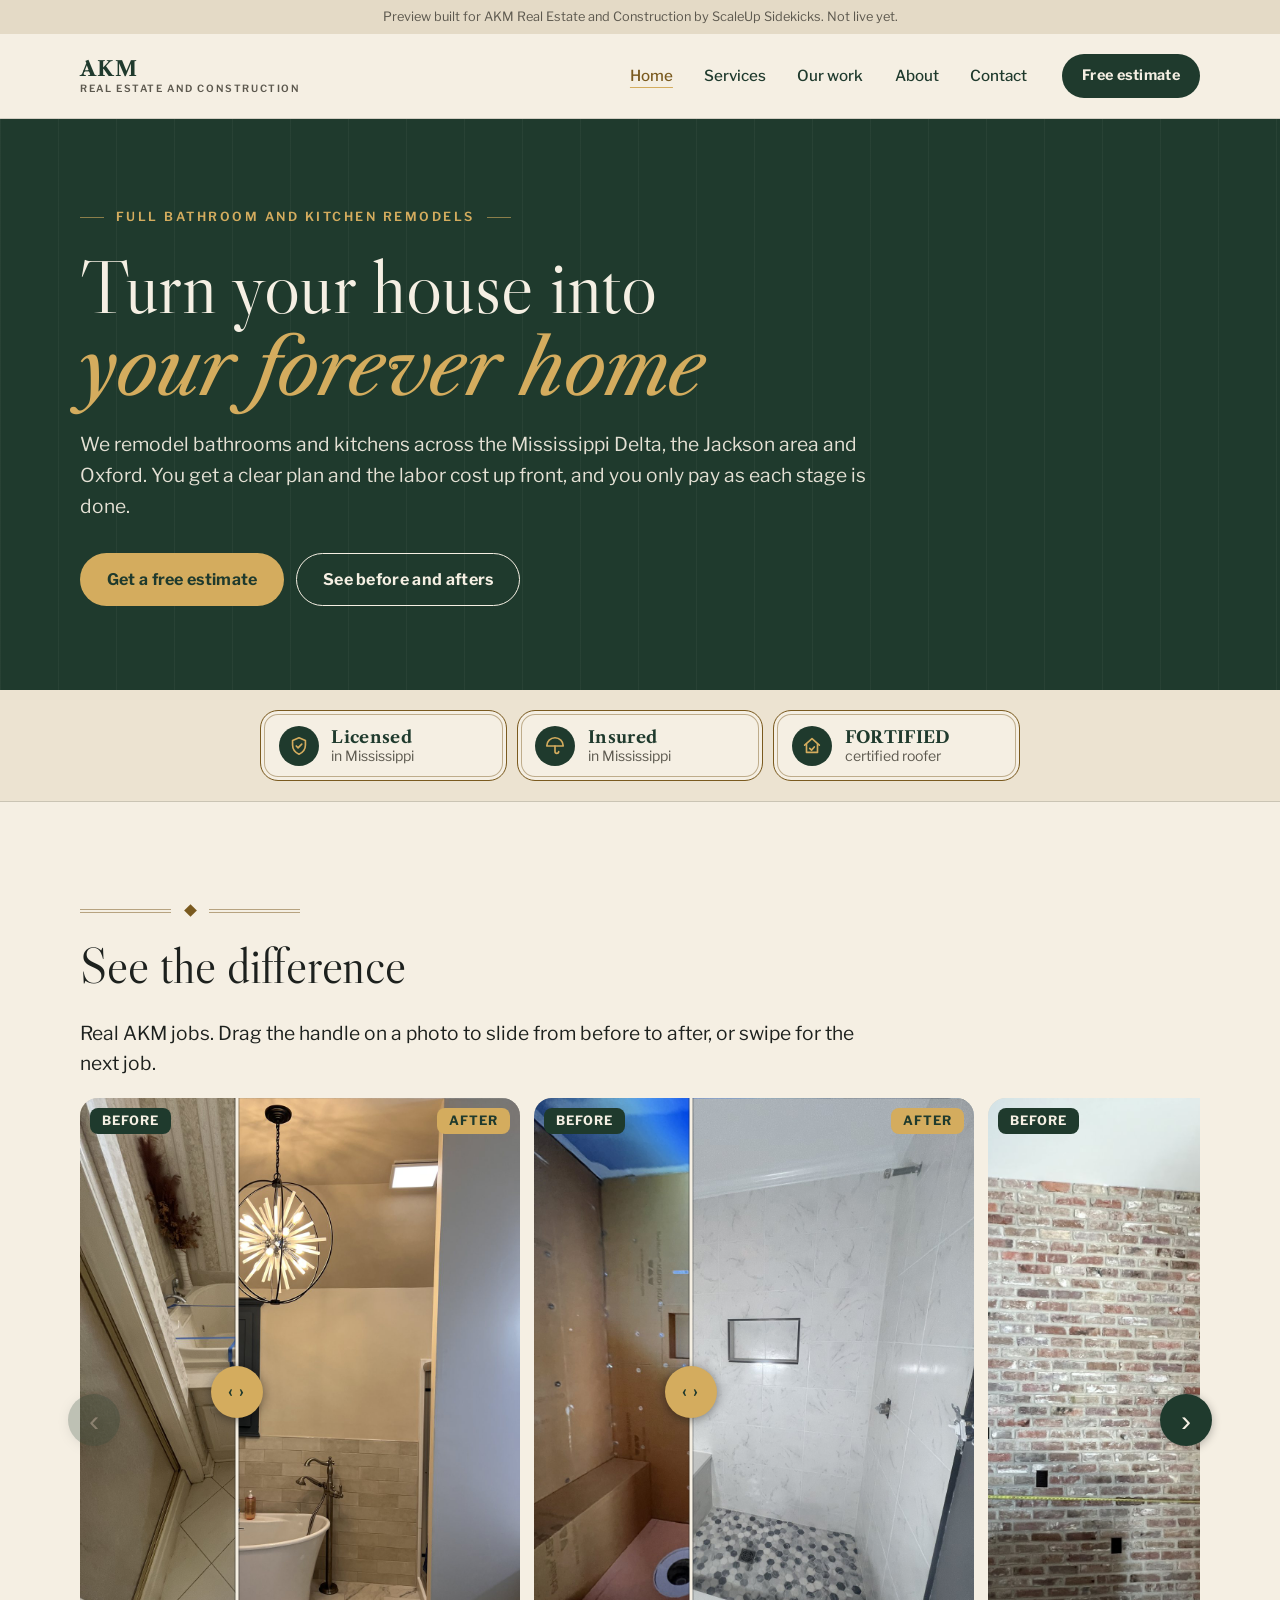
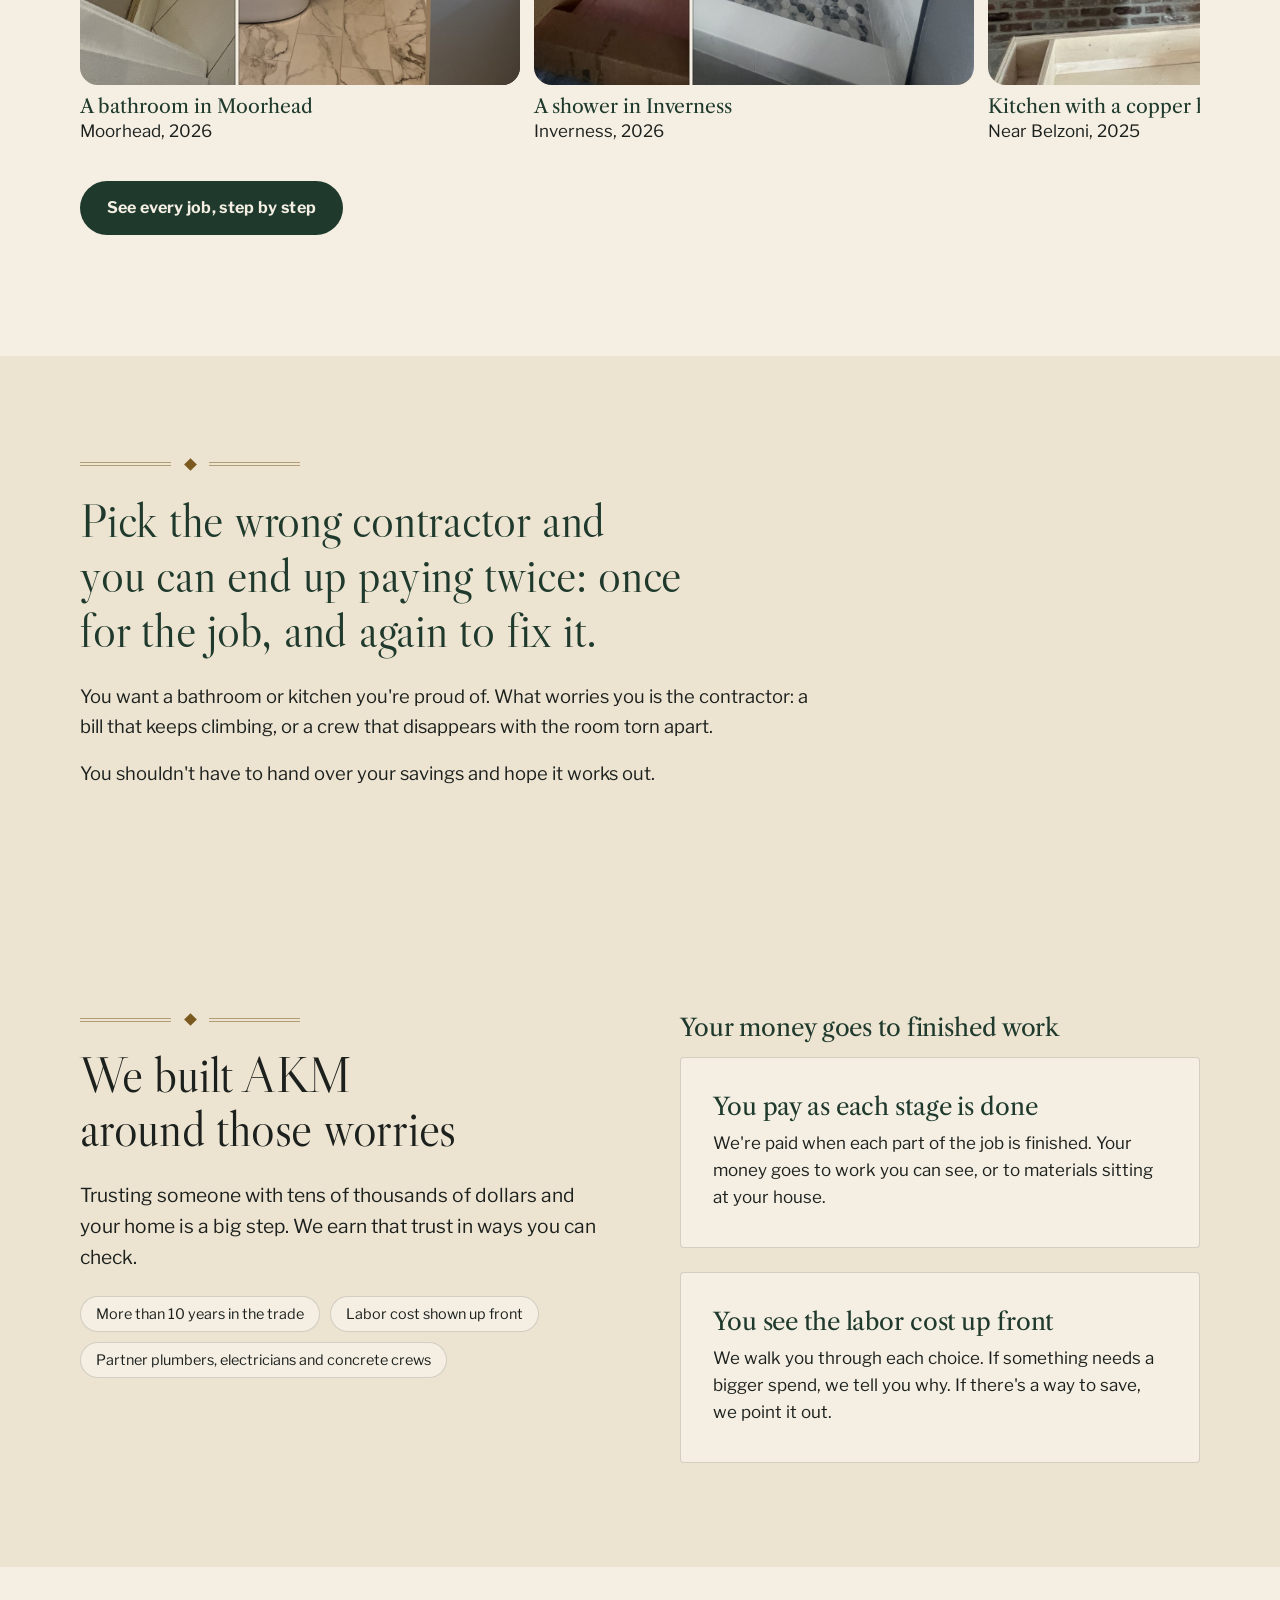
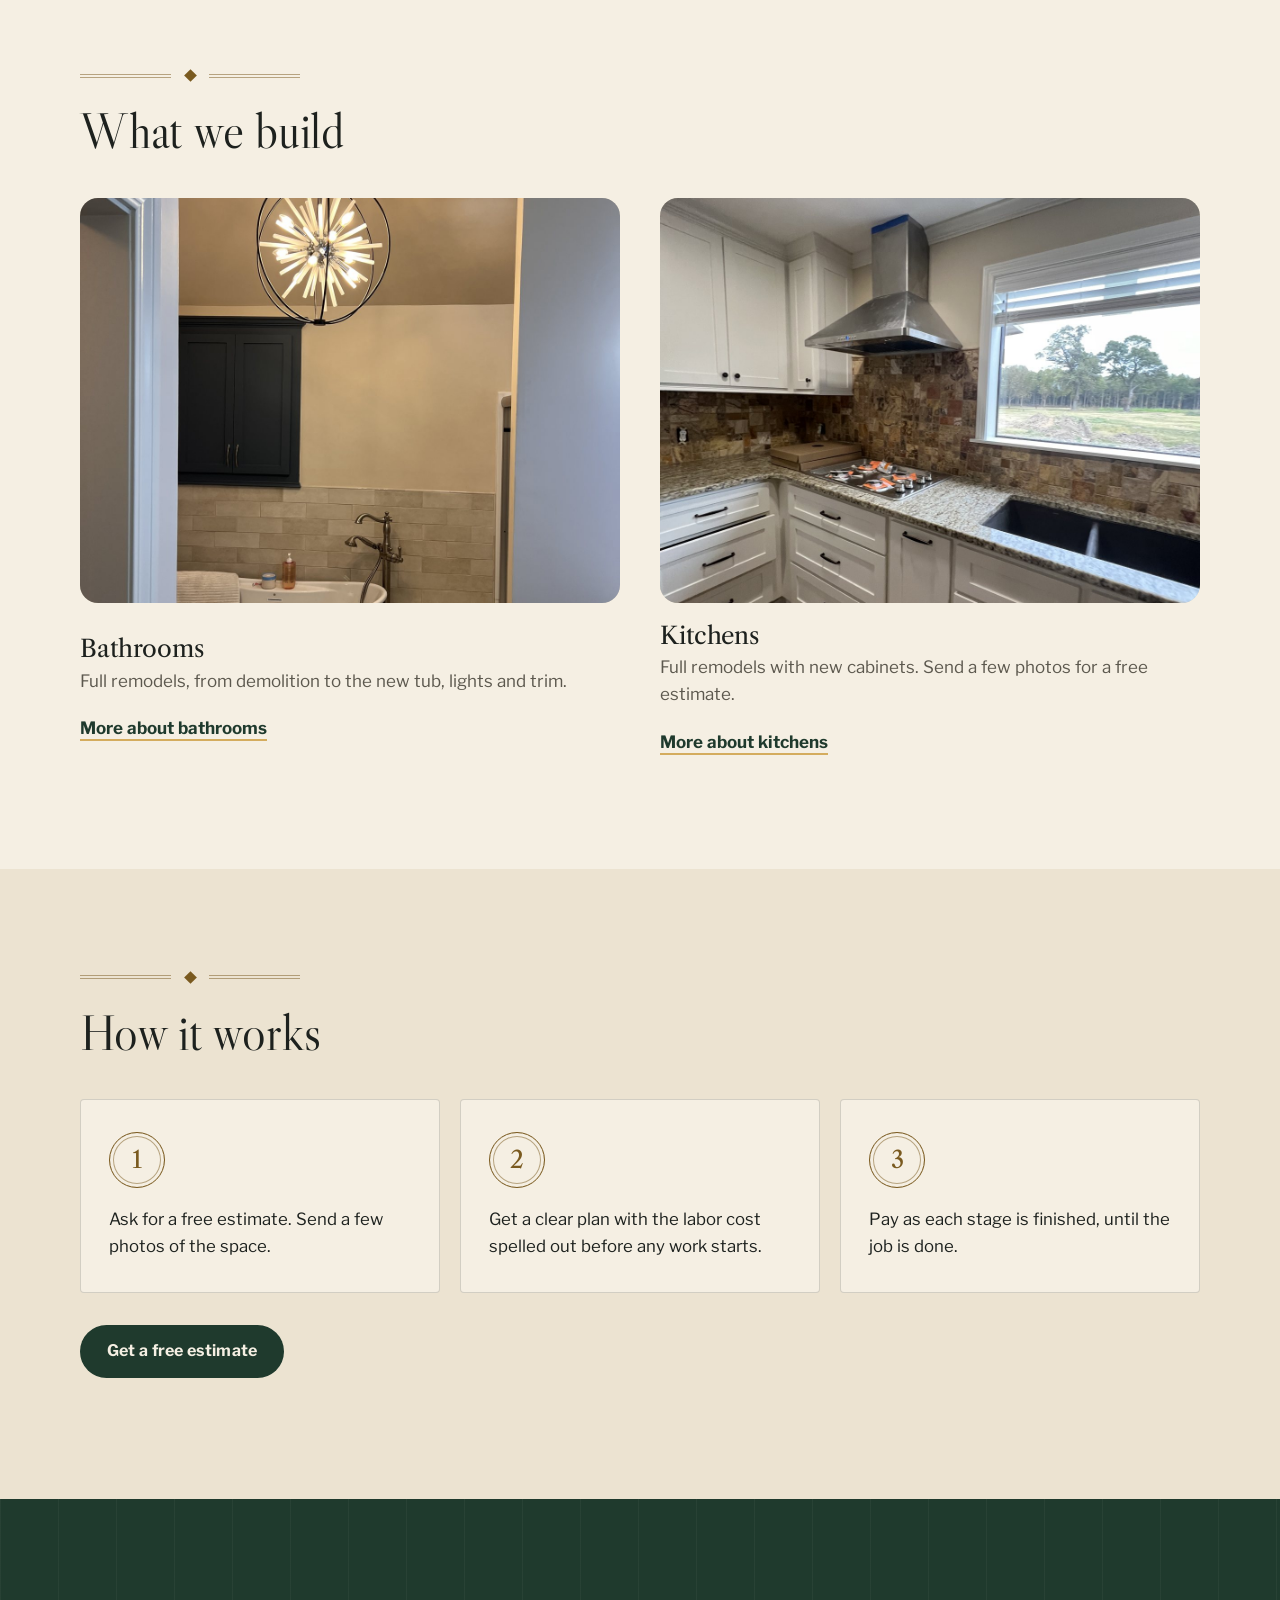
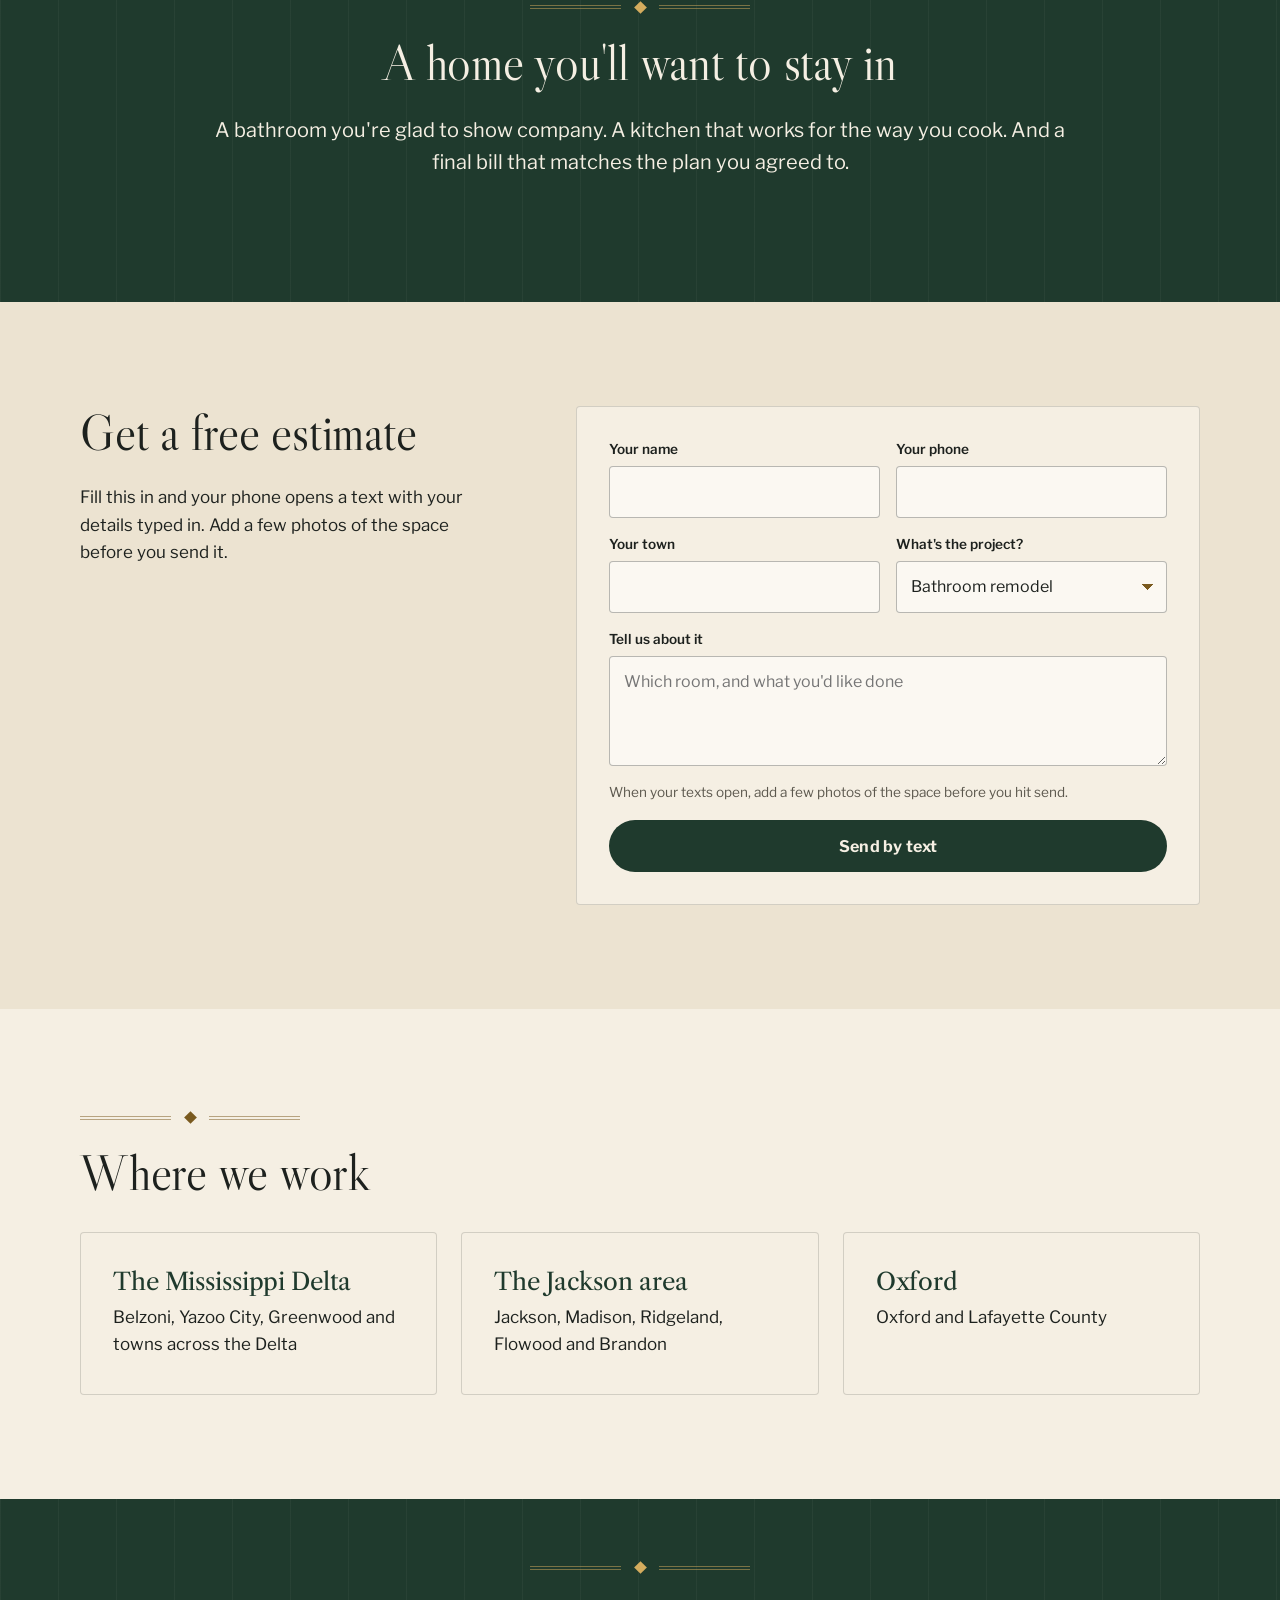
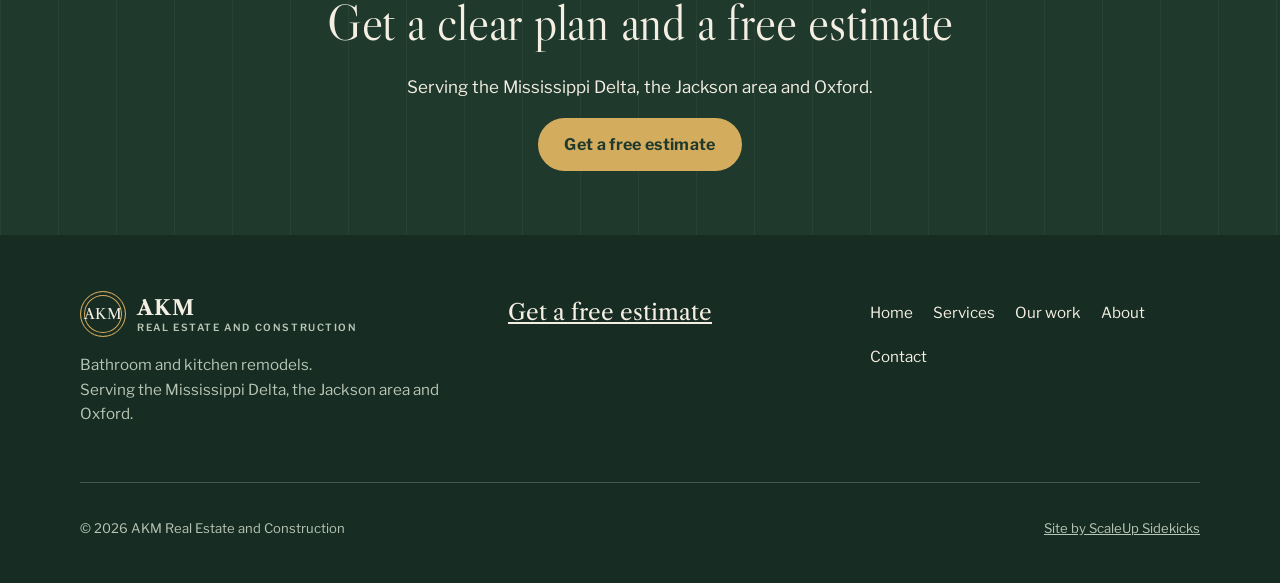
==== commit 36ad0cdd: "Text-only hero, credential badges, the hook, no prices - Remove the hero photo. The page moves up: b" ====
--- a/clients/akm-construction/site/index.html
+++ b/clients/akm-construction/site/index.html
@@ -49,7 +49,16 @@
         <a class="btn btn-line" href="#see-the-difference">See before and afters</a>
       </div>
     </div>
-    <div class="hero-figure"><div class="photo"><img src="images/moorhead-6-after.jpg" alt="Finished bathroom with a freestanding tub, a marble-look floor and a round chandelier" width="1200" height="1600"></div></div>
+  </div>
+</section>
+
+<section class="badges on-paper-2" aria-label="Credentials">
+  <div class="wrap">
+    <ul class="badge-row">
+      <li class="badge"><span class="badge-icon"><svg viewBox="0 0 24 24" width="22" height="22" fill="none" stroke="currentColor" stroke-width="1.8" stroke-linecap="round" stroke-linejoin="round" aria-hidden="true"><path d="M12 3l7 3v5c0 4.5-3 8.2-7 10-4-1.8-7-5.5-7-10V6l7-3z"/><path d="M9 12l2 2 4-4"/></svg></span><span class="badge-text"><b>Licensed</b><span>in Mississippi</span></span></li>
+      <li class="badge"><span class="badge-icon"><svg viewBox="0 0 24 24" width="22" height="22" fill="none" stroke="currentColor" stroke-width="1.8" stroke-linecap="round" stroke-linejoin="round" aria-hidden="true"><path d="M3 12a9 9 0 0118 0H3z"/><path d="M12 12v6a2 2 0 004 0"/></svg></span><span class="badge-text"><b>Insured</b><span>in Mississippi</span></span></li>
+      <li class="badge"><span class="badge-icon"><svg viewBox="0 0 24 24" width="22" height="22" fill="none" stroke="currentColor" stroke-width="1.8" stroke-linecap="round" stroke-linejoin="round" aria-hidden="true"><path d="M4 11l8-7 8 7"/><path d="M6 10v9h12v-9"/><path d="M9.5 14.5l2 2 3-3.5"/></svg></span><span class="badge-text"><b>FORTIFIED</b><span>certified roofer</span></span></li>
+    </ul>
   </div>
 </section>
 
@@ -98,11 +107,12 @@
   </div>
 </section>
 
-<section class="section on-paper-2">
-  <div class="wrap problem-grid">
-    <h2>A remodel shouldn&#x27;t feel like a gamble</h2>
-    <div>
-      <p>You want a bathroom or kitchen you&#x27;re proud of. What worries you is the contractor: a price that keeps climbing, or a crew that disappears with the room torn apart.</p>
+<section class="section on-paper-2 hook">
+  <div class="wrap">
+    <div class="ornament" aria-hidden="true"><span></span></div>
+    <h2 class="hook-line">Pick the wrong contractor and you can end up paying twice: once for the job, and again to fix it.</h2>
+    <div class="hook-body">
+      <p>You want a bathroom or kitchen you&#x27;re proud of. What worries you is the contractor: a bill that keeps climbing, or a crew that disappears with the room torn apart.</p>
       <p>You shouldn&#x27;t have to hand over your savings and hope it works out.</p>
     </div>
   </div>
@@ -149,7 +159,7 @@
         <div class="photo"><img src="images/island-5-after.jpg" alt="Finished kitchen with white cabinets, granite, a stone backsplash and a steel hood by the window" width="1200" height="1600" loading="lazy"></div>
         <div>
           <h3>Kitchens</h3>
-          <p>Full remodels with new cabinets, usually $15,000 to $25,000 before granite.</p>
+          <p>Full remodels with new cabinets. Send a few photos for a free estimate.</p>
           <a class="text-link" href="services.html#kitchens">More about kitchens</a>
         </div>
       </article>
@@ -175,7 +185,7 @@
     <div class="ornament" aria-hidden="true"><span></span></div>
     <h2>A home you&#x27;ll want to stay in</h2>
     <p class="lede">A bathroom you&#x27;re glad to show company. A kitchen that works for the way you cook. And a final bill that matches the plan you agreed to.</p>
-    <p class="stakes">Pick the wrong contractor and you can end up paying twice: once for the job, and again to fix it.</p>
+    
   </div>
 </section>
 
--- a/clients/akm-construction/site/styles.css
+++ b/clients/akm-construction/site/styles.css
@@ -25,6 +25,7 @@
   --gutter: 20px;
   --max: 1160px;
   --radius: 4px;
+  --radius-photo: 18px; /* soft square corners on photos */
   --bar-h: 64px;
 }
 
@@ -718,7 +719,7 @@
   position: relative;
   overflow: hidden;
   aspect-ratio: 4 / 5;
-  border-radius: var(--radius);
+  border-radius: var(--radius-photo);
   background: var(--paper-3);
 }
 .photo img { width: 100%; height: 100%; object-fit: cover; display: block; }
@@ -752,7 +753,7 @@
   display: block;
   aspect-ratio: 3 / 4;
   overflow: hidden;
-  border-radius: var(--radius);
+  border-radius: var(--radius-photo);
   background: var(--paper-3);
   cursor: zoom-in;
 }
@@ -767,7 +768,7 @@
   text-transform: uppercase;
   background: var(--green);
   color: var(--paper);
-  border-radius: 3px;
+  border-radius: 8px;
 }
 .tag-after, .tag-finished { background: var(--brass); color: var(--green); }
 .rail-hint { margin: 0.15rem 0 0; font-size: 0.85rem; color: var(--muted); }
@@ -813,7 +814,7 @@
 }
 .lb[hidden] { display: none; }
 .lb-stage { display: grid; place-items: center; min-height: 0; padding: 12px 56px 0; }
-.lb-stage img { max-width: 100%; max-height: 100%; width: auto; height: auto; object-fit: contain; }
+.lb-stage img { border-radius: 14px; max-width: 100%; max-height: 100%; width: auto; height: auto; object-fit: contain; }
 .lb-cap { margin: 0; padding: 0.9rem 1.25rem 1.1rem; text-align: center; color: var(--paper); font-size: 1rem; max-width: none; }
 .lb button {
   position: absolute;
@@ -844,7 +845,7 @@
   position: relative;
   aspect-ratio: 3 / 4;
   overflow: hidden;
-  border-radius: var(--radius);
+  border-radius: var(--radius-photo);
   background: var(--paper-3);
   user-select: none;
   -webkit-user-select: none;
@@ -890,3 +891,42 @@
 .cmp figcaption strong { font-family: var(--serif-text); font-size: 1.2rem; font-weight: 400; color: var(--green); }
 @media (min-width: 900px) { .cmp { flex-basis: 440px; } }
 @media (prefers-reduced-motion: reduce) { .rail { scroll-behavior: auto; } }
+
+
+/* ---------- November 13: text-only hero, credential badges, the hook ---------- */
+.hero { padding: 2.75rem 0 3rem; }
+.hero-grid { grid-template-columns: 1fr; gap: 0; }
+.hero-grid > div { max-width: 820px; }
+@media (min-width: 900px) { .hero { padding: 5rem 0 5.25rem; } .hero-grid { grid-template-columns: 1fr; gap: 0; } }
+
+.badges { padding: 1.25rem 0; border-bottom: 1px solid var(--line); }
+.badge-row { list-style: none; margin: 0 auto; padding: 0; display: grid; grid-template-columns: repeat(3, 1fr); gap: 10px; max-width: 760px; }
+.badge {
+  display: grid;
+  justify-items: center;
+  gap: 0.45rem;
+  text-align: center;
+  padding: 0.85rem 0.4rem 0.8rem;
+  background: var(--paper);
+  border: 1.5px solid var(--brass-ink);
+  box-shadow: inset 0 0 0 3px var(--paper), inset 0 0 0 4px rgba(122, 90, 31, 0.45);
+  border-radius: 18px;
+}
+.badge-icon { width: 40px; height: 40px; border-radius: 50%; background: var(--green); color: var(--brass); display: grid; place-items: center; }
+.badge-text { display: grid; gap: 0.1rem; line-height: 1.2; }
+.badge-text b { font-family: var(--serif-text); font-size: 1.05rem; font-weight: 700; color: var(--green); letter-spacing: 0.02em; }
+.badge-text span { font-size: 0.8rem; color: var(--muted); }
+@media (min-width: 600px) {
+  .badge { grid-template-columns: auto 1fr; justify-items: start; text-align: left; gap: 0.8rem; padding: 0.9rem 1.1rem; align-items: center; }
+  .badge-text span { font-size: 0.88rem; }
+}
+
+.hook .hook-line {
+  font-size: clamp(1.9rem, 5.2vw, 3rem);
+  line-height: 1.15;
+  max-width: 24ch;
+  margin-bottom: 1.5rem;
+  color: var(--green);
+}
+.hook-body { display: grid; gap: 0; max-width: 62ch; }
+.hook-body p { font-size: 1.15rem; }
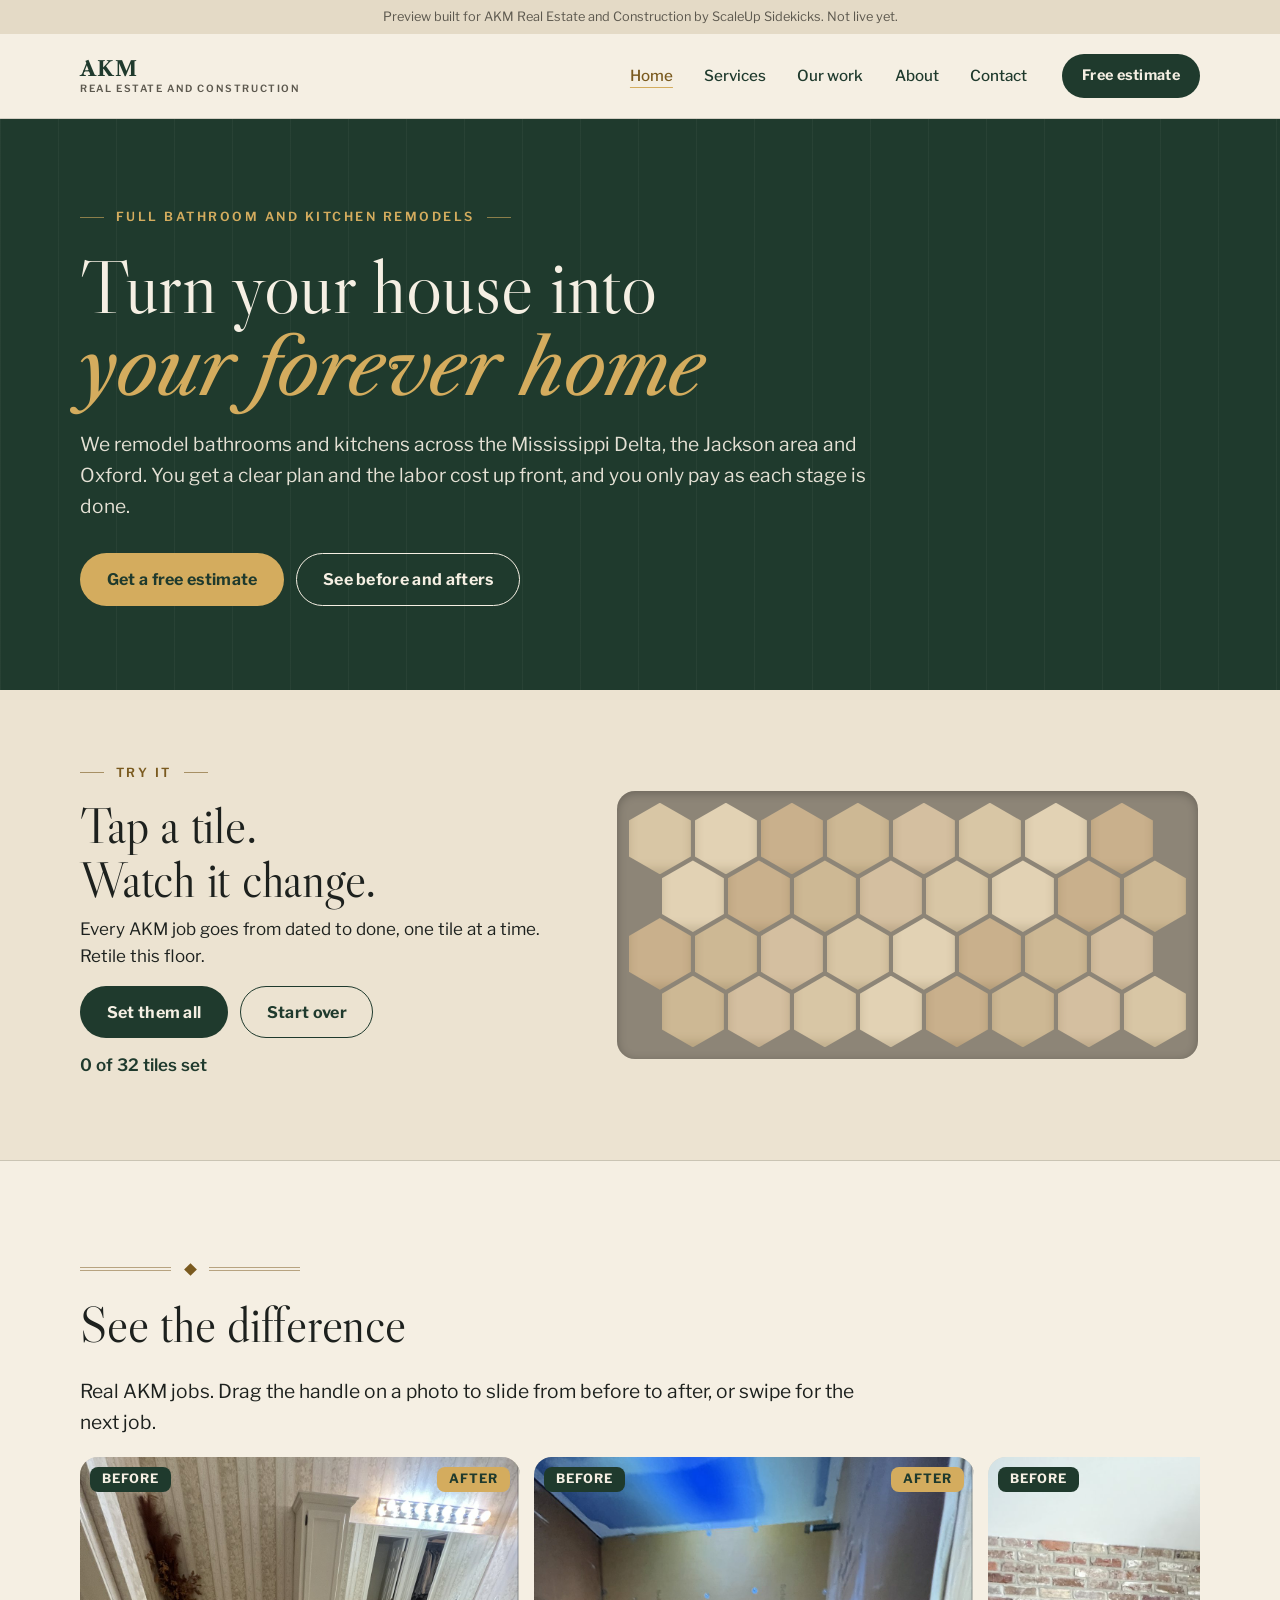
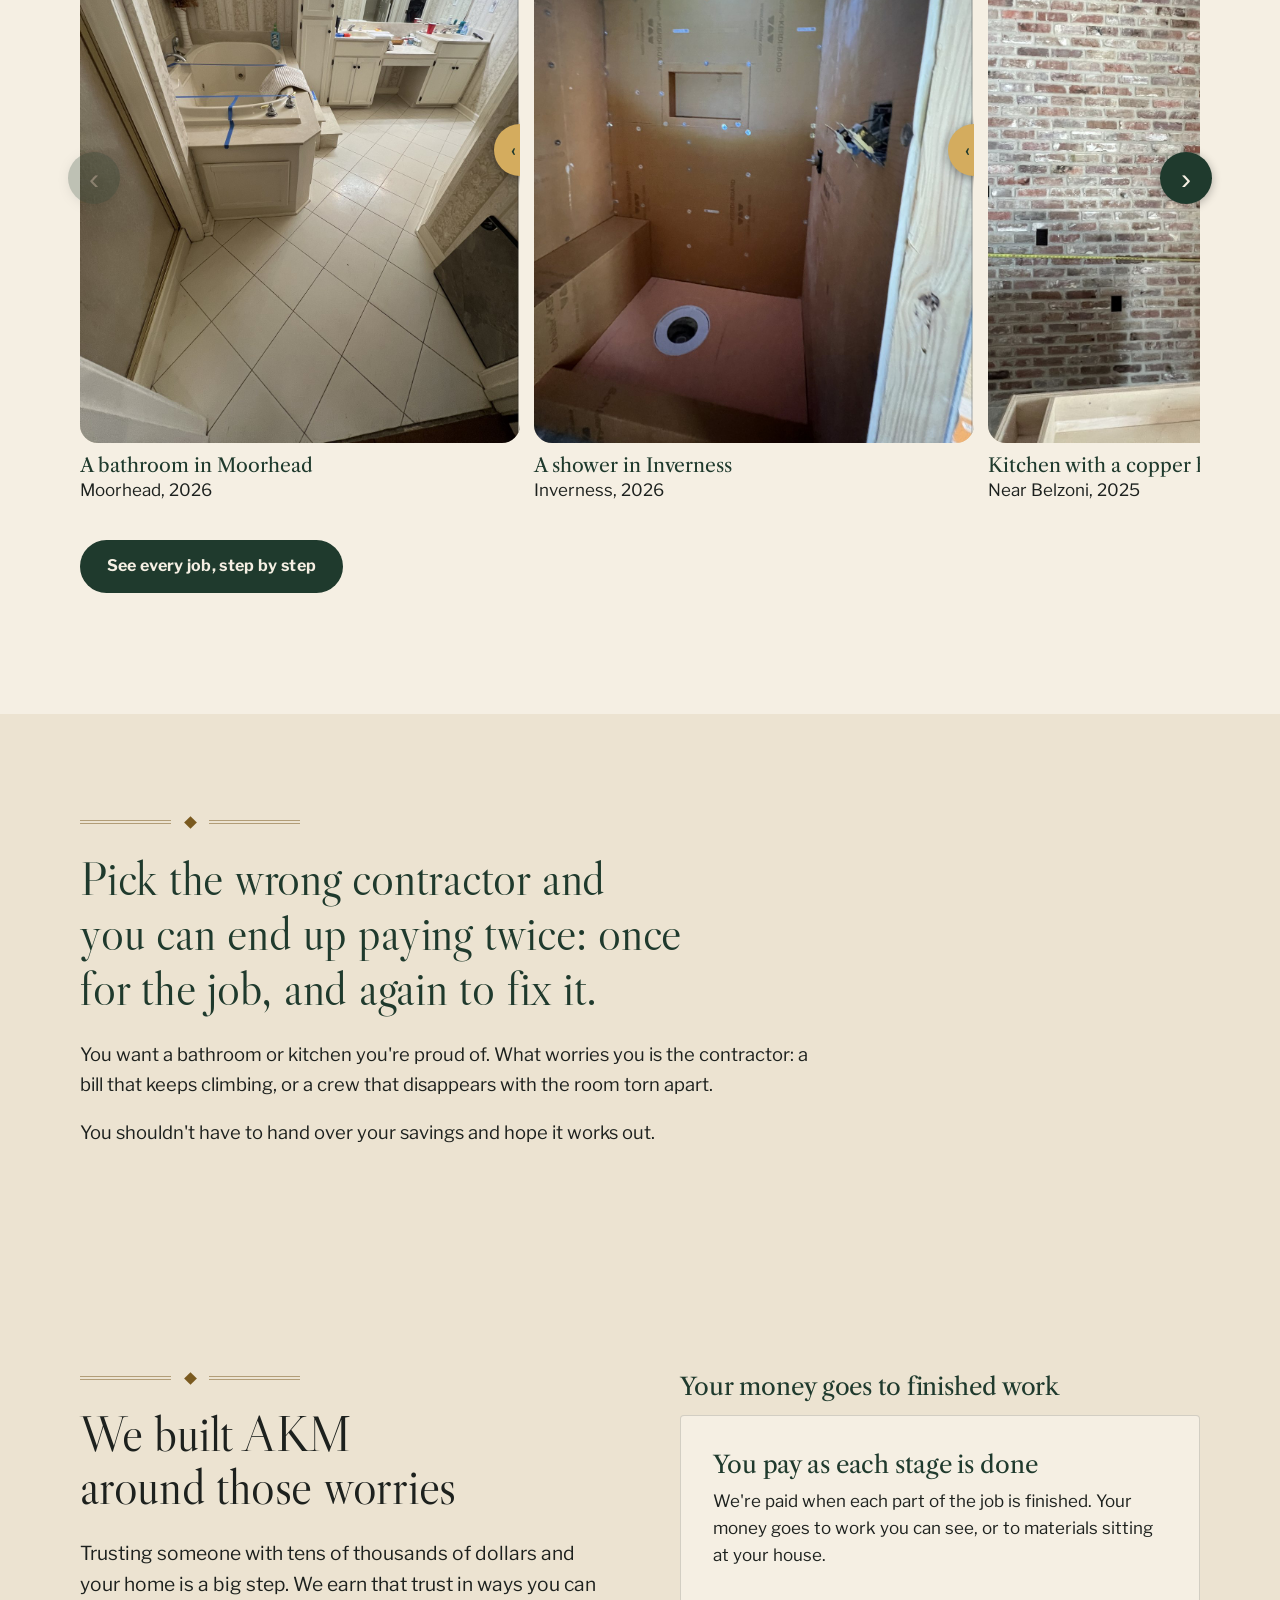
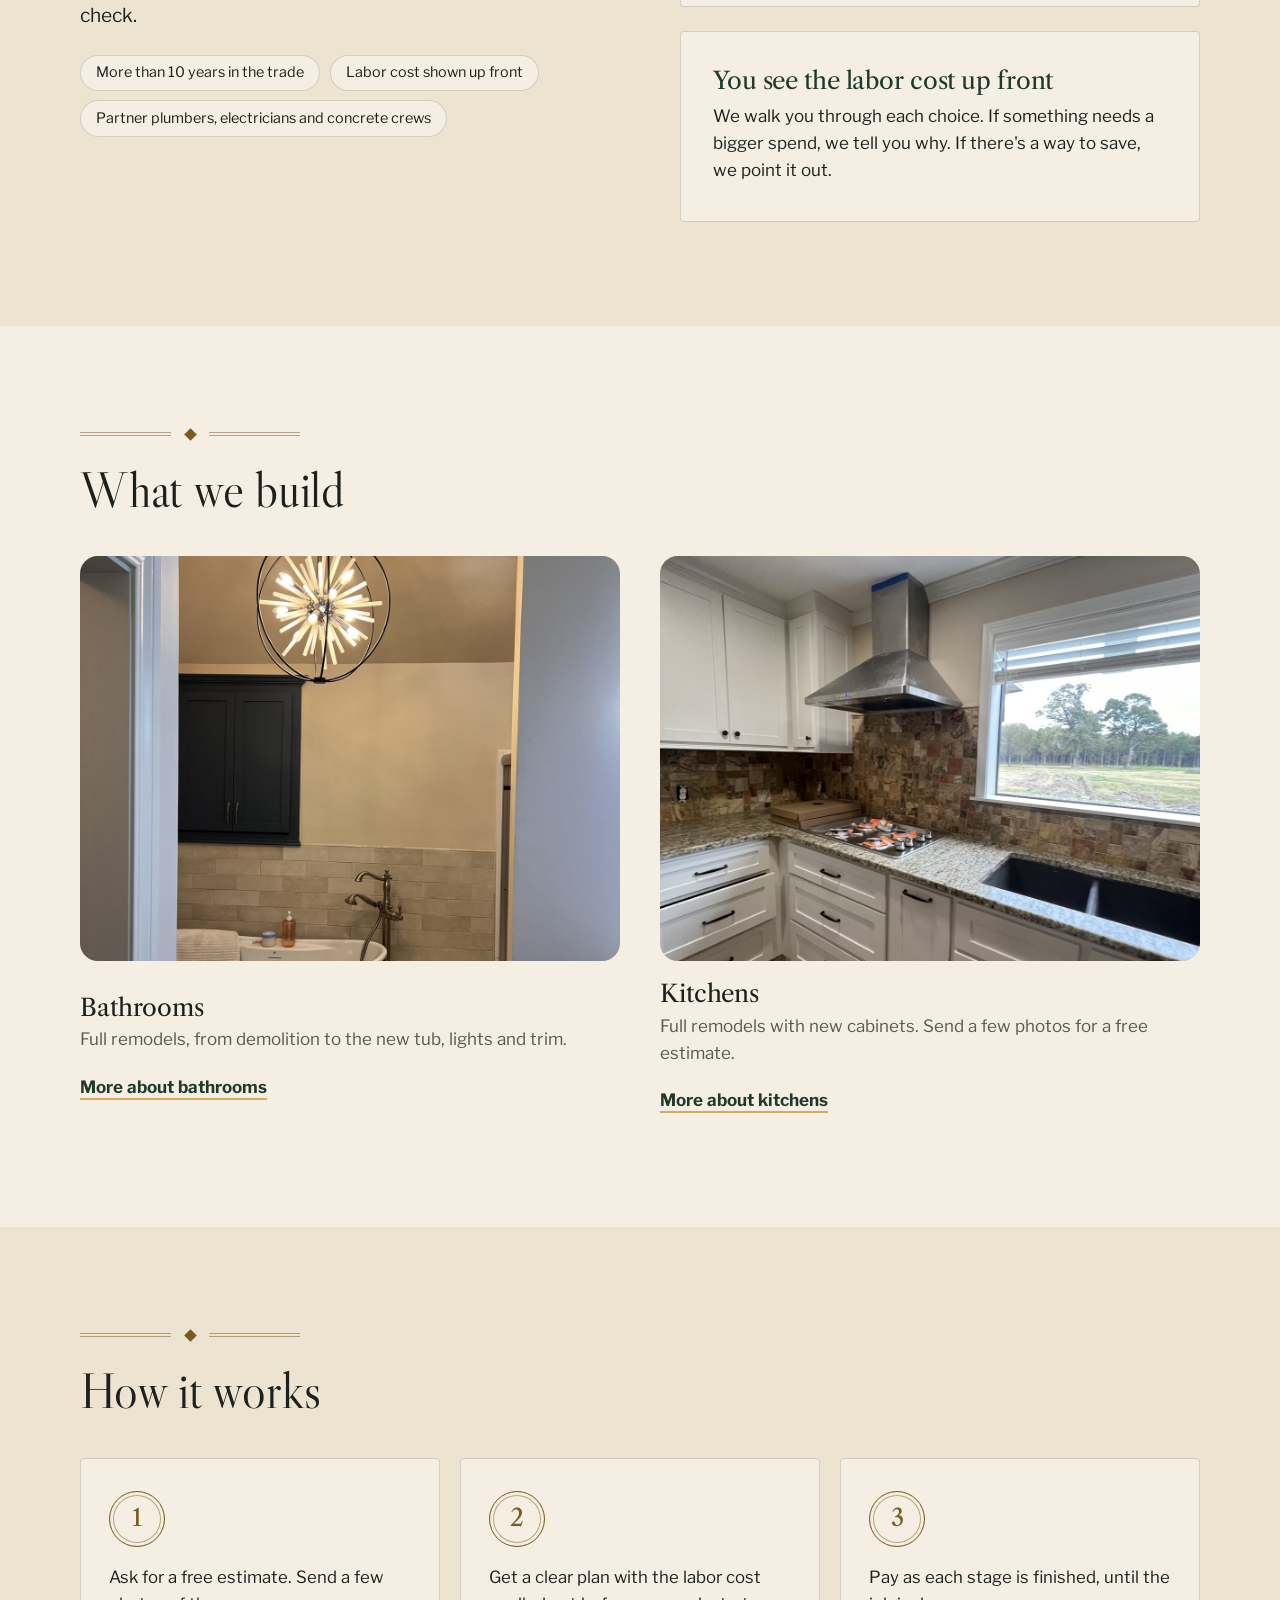
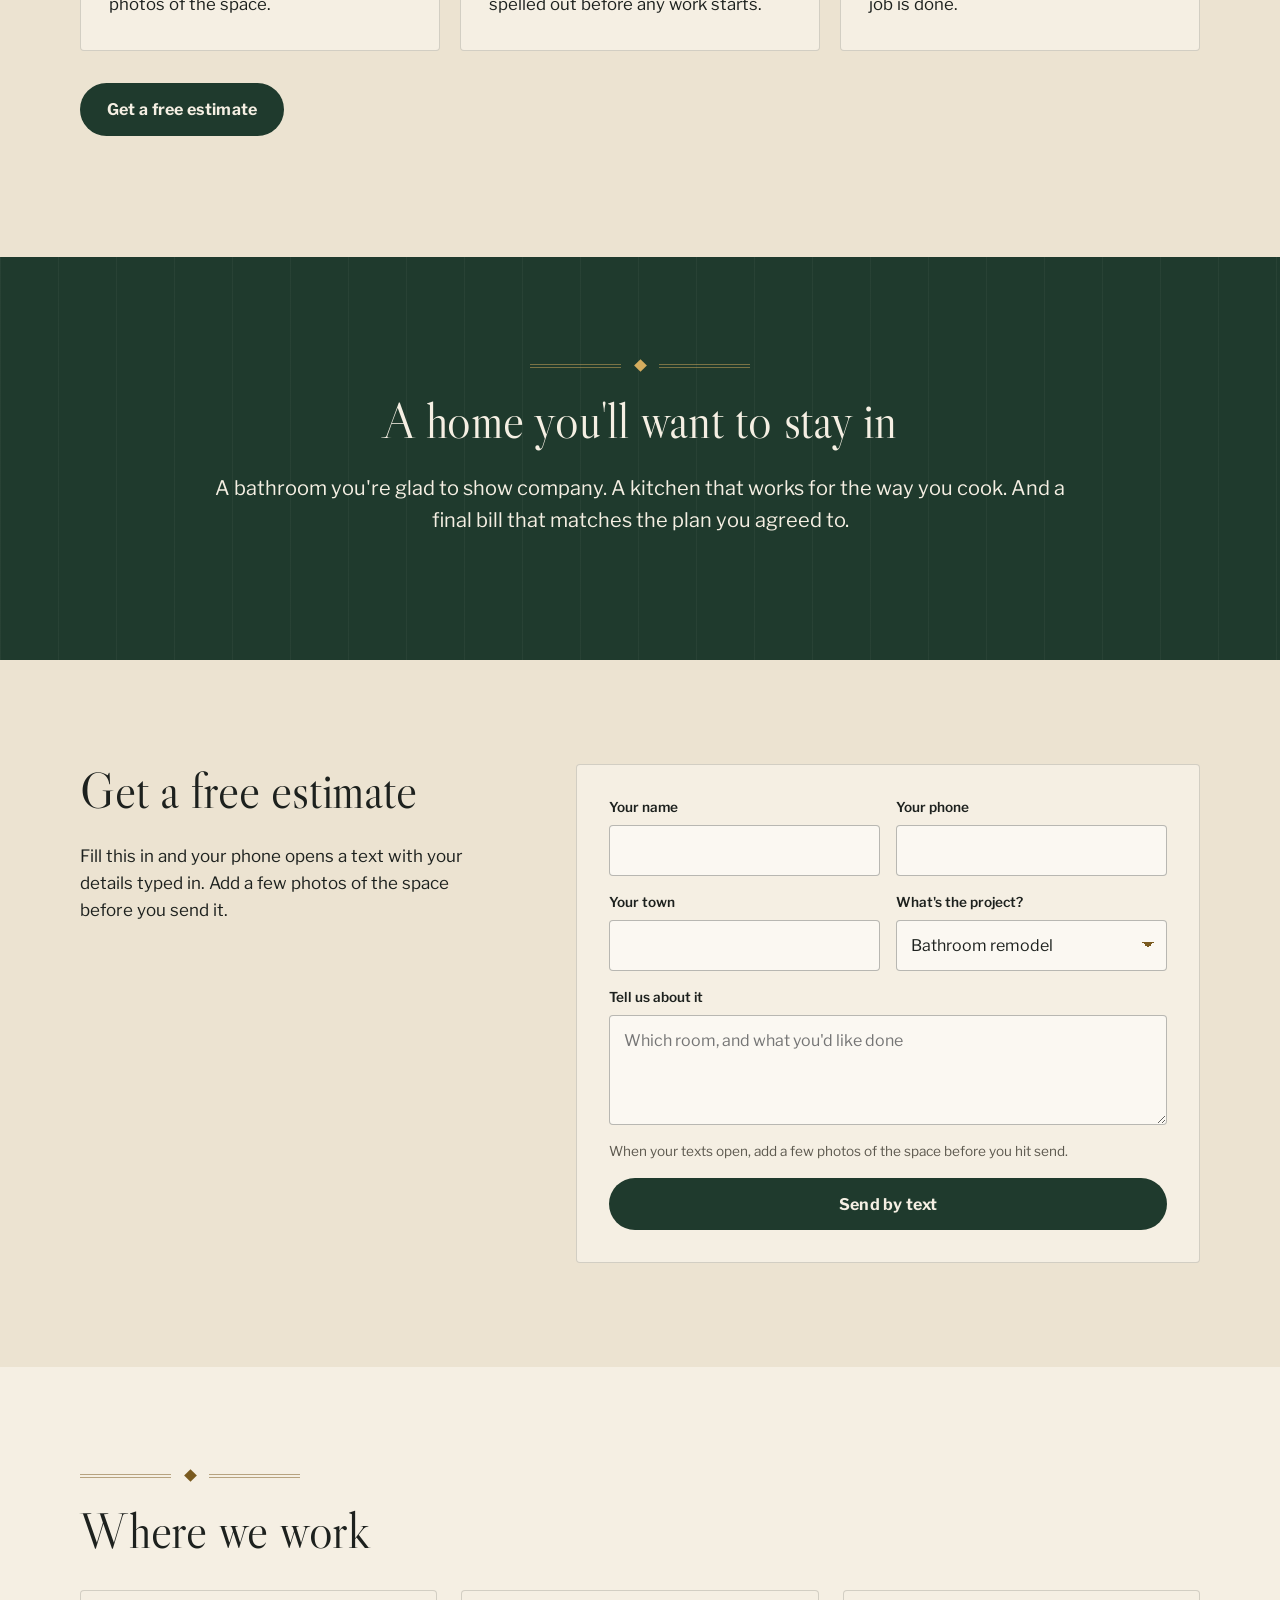
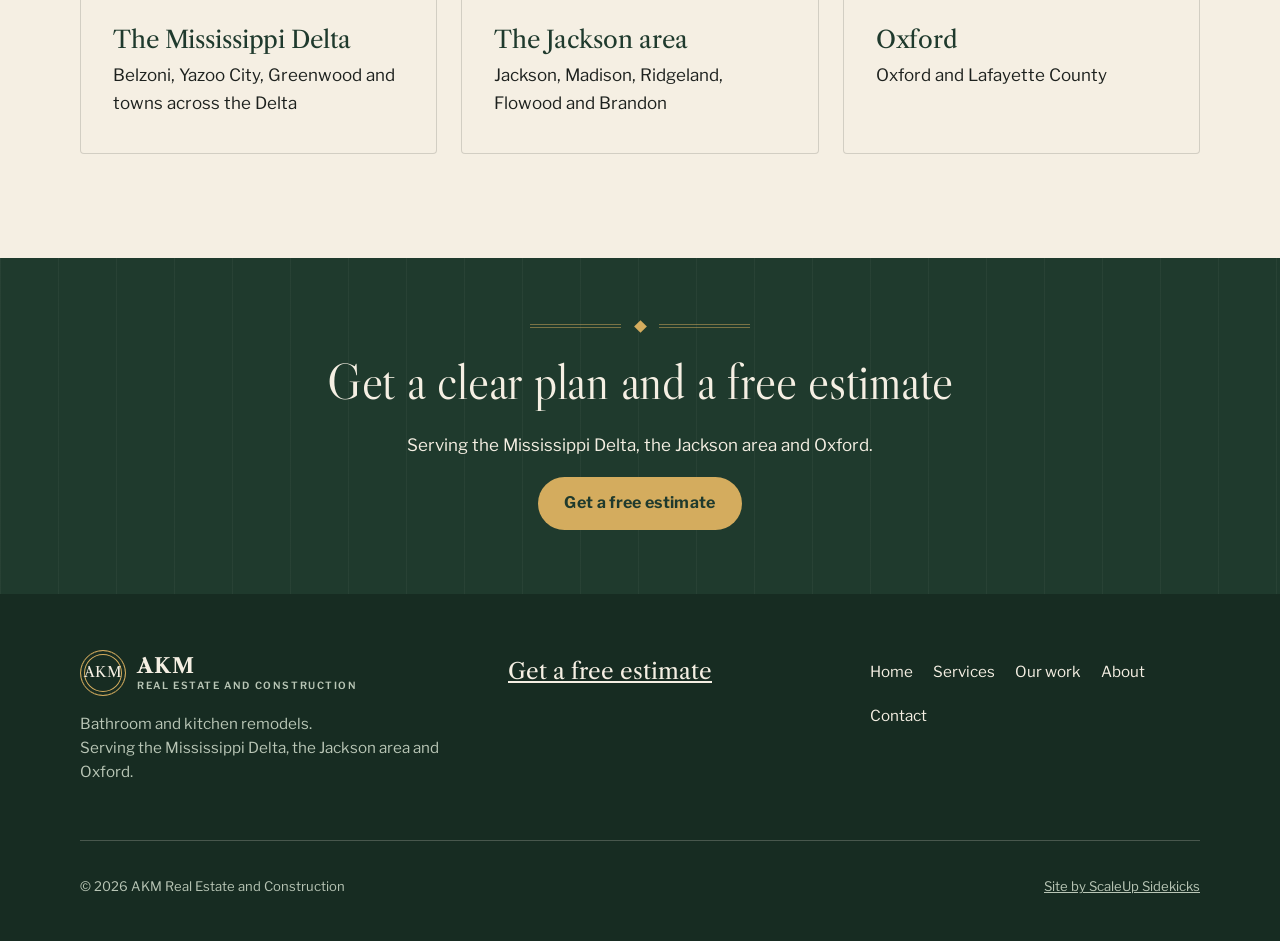
==== commit 6096d13b: "Swap the credential badges for a retile-the-floor toy - Remove every credential badge and the "licen" ====
--- a/clients/akm-construction/site/index.html
+++ b/clients/akm-construction/site/index.html
@@ -52,13 +52,27 @@
   </div>
 </section>
 
-<section class="badges on-paper-2" aria-label="Credentials">
-  <div class="wrap">
-    <ul class="badge-row">
-      <li class="badge"><span class="badge-icon"><svg viewBox="0 0 24 24" width="22" height="22" fill="none" stroke="currentColor" stroke-width="1.8" stroke-linecap="round" stroke-linejoin="round" aria-hidden="true"><path d="M12 3l7 3v5c0 4.5-3 8.2-7 10-4-1.8-7-5.5-7-10V6l7-3z"/><path d="M9 12l2 2 4-4"/></svg></span><span class="badge-text"><b>Licensed</b><span>in Mississippi</span></span></li>
-      <li class="badge"><span class="badge-icon"><svg viewBox="0 0 24 24" width="22" height="22" fill="none" stroke="currentColor" stroke-width="1.8" stroke-linecap="round" stroke-linejoin="round" aria-hidden="true"><path d="M3 12a9 9 0 0118 0H3z"/><path d="M12 12v6a2 2 0 004 0"/></svg></span><span class="badge-text"><b>Insured</b><span>in Mississippi</span></span></li>
-      <li class="badge"><span class="badge-icon"><svg viewBox="0 0 24 24" width="22" height="22" fill="none" stroke="currentColor" stroke-width="1.8" stroke-linecap="round" stroke-linejoin="round" aria-hidden="true"><path d="M4 11l8-7 8 7"/><path d="M6 10v9h12v-9"/><path d="M9.5 14.5l2 2 3-3.5"/></svg></span><span class="badge-text"><b>FORTIFIED</b><span>certified roofer</span></span></li>
-    </ul>
+<section class="play on-paper-2" aria-labelledby="play-h">
+  <div class="wrap play-grid">
+    <div class="play-copy">
+      <p class="eyebrow">Try it</p>
+      <h2 id="play-h">Tap a tile. Watch it change.</h2>
+      <p>Every AKM job goes from dated to done, one tile at a time. Retile this floor.</p>
+      <div class="btn-row">
+        <button class="btn btn-green" type="button" data-play="all">Set them all</button>
+        <button class="btn btn-line play-reset" type="button" data-play="reset">Start over</button>
+      </div>
+      <p class="play-count" aria-live="polite" data-template="{n} of {total} tiles set" data-total="32">0 of 32 tiles set</p>
+    </div>
+    <div class="play-board">
+      <div class="hex-floor">
+        <div class="hex-row"><button class="hex vein" type="button" style="--o:#d8c6a5;--n:#f4f2ee" aria-pressed="false" aria-label="Tile 1"><span class="hex-old"></span><span class="hex-new"></span></button><button class="hex" type="button" style="--o:#e2d2b4;--n:#eceae5" aria-pressed="false" aria-label="Tile 2"><span class="hex-old"></span><span class="hex-new"></span></button><button class="hex" type="button" style="--o:#c9b08c;--n:#5e6264" aria-pressed="false" aria-label="Tile 3"><span class="hex-old"></span><span class="hex-new"></span></button><button class="hex" type="button" style="--o:#cdb894;--n:#5e6264" aria-pressed="false" aria-label="Tile 4"><span class="hex-old"></span><span class="hex-new"></span></button><button class="hex" type="button" style="--o:#d4bfa0;--n:#9b9d9c" aria-pressed="false" aria-label="Tile 5"><span class="hex-old"></span><span class="hex-new"></span></button><button class="hex" type="button" style="--o:#d8c6a5;--n:#c9cac7" aria-pressed="false" aria-label="Tile 6"><span class="hex-old"></span><span class="hex-new"></span></button><button class="hex" type="button" style="--o:#e2d2b4;--n:#c9cac7" aria-pressed="false" aria-label="Tile 7"><span class="hex-old"></span><span class="hex-new"></span></button><button class="hex vein" type="button" style="--o:#c9b08c;--n:#e4e3df" aria-pressed="false" aria-label="Tile 8"><span class="hex-old"></span><span class="hex-new"></span></button></div><div class="hex-row odd"><button class="hex" type="button" style="--o:#e2d2b4;--n:#9b9d9c" aria-pressed="false" aria-label="Tile 9"><span class="hex-old"></span><span class="hex-new"></span></button><button class="hex" type="button" style="--o:#c9b08c;--n:#9b9d9c" aria-pressed="false" aria-label="Tile 10"><span class="hex-old"></span><span class="hex-new"></span></button><button class="hex" type="button" style="--o:#cdb894;--n:#c9cac7" aria-pressed="false" aria-label="Tile 11"><span class="hex-old"></span><span class="hex-new"></span></button><button class="hex" type="button" style="--o:#d4bfa0;--n:#e4e3df" aria-pressed="false" aria-label="Tile 12"><span class="hex-old"></span><span class="hex-new"></span></button><button class="hex" type="button" style="--o:#d8c6a5;--n:#e4e3df" aria-pressed="false" aria-label="Tile 13"><span class="hex-old"></span><span class="hex-new"></span></button><button class="hex" type="button" style="--o:#e2d2b4;--n:#f4f2ee" aria-pressed="false" aria-label="Tile 14"><span class="hex-old"></span><span class="hex-new"></span></button><button class="hex vein" type="button" style="--o:#c9b08c;--n:#eceae5" aria-pressed="false" aria-label="Tile 15"><span class="hex-old"></span><span class="hex-new"></span></button><button class="hex" type="button" style="--o:#cdb894;--n:#eceae5" aria-pressed="false" aria-label="Tile 16"><span class="hex-old"></span><span class="hex-new"></span></button></div><div class="hex-row"><button class="hex" type="button" style="--o:#c9b08c;--n:#e4e3df" aria-pressed="false" aria-label="Tile 17"><span class="hex-old"></span><span class="hex-new"></span></button><button class="hex" type="button" style="--o:#cdb894;--n:#f4f2ee" aria-pressed="false" aria-label="Tile 18"><span class="hex-old"></span><span class="hex-new"></span></button><button class="hex" type="button" style="--o:#d4bfa0;--n:#f4f2ee" aria-pressed="false" aria-label="Tile 19"><span class="hex-old"></span><span class="hex-new"></span></button><button class="hex" type="button" style="--o:#d8c6a5;--n:#eceae5" aria-pressed="false" aria-label="Tile 20"><span class="hex-old"></span><span class="hex-new"></span></button><button class="hex" type="button" style="--o:#e2d2b4;--n:#5e6264" aria-pressed="false" aria-label="Tile 21"><span class="hex-old"></span><span class="hex-new"></span></button><button class="hex vein" type="button" style="--o:#c9b08c;--n:#5e6264" aria-pressed="false" aria-label="Tile 22"><span class="hex-old"></span><span class="hex-new"></span></button><button class="hex" type="button" style="--o:#cdb894;--n:#9b9d9c" aria-pressed="false" aria-label="Tile 23"><span class="hex-old"></span><span class="hex-new"></span></button><button class="hex" type="button" style="--o:#d4bfa0;--n:#c9cac7" aria-pressed="false" aria-label="Tile 24"><span class="hex-old"></span><span class="hex-new"></span></button></div><div class="hex-row odd"><button class="hex" type="button" style="--o:#cdb894;--n:#eceae5" aria-pressed="false" aria-label="Tile 25"><span class="hex-old"></span><span class="hex-new"></span></button><button class="hex" type="button" style="--o:#d4bfa0;--n:#5e6264" aria-pressed="false" aria-label="Tile 26"><span class="hex-old"></span><span class="hex-new"></span></button><button class="hex" type="button" style="--o:#d8c6a5;--n:#9b9d9c" aria-pressed="false" aria-label="Tile 27"><span class="hex-old"></span><span class="hex-new"></span></button><button class="hex" type="button" style="--o:#e2d2b4;--n:#9b9d9c" aria-pressed="false" aria-label="Tile 28"><span class="hex-old"></span><span class="hex-new"></span></button><button class="hex vein" type="button" style="--o:#c9b08c;--n:#c9cac7" aria-pressed="false" aria-label="Tile 29"><span class="hex-old"></span><span class="hex-new"></span></button><button class="hex" type="button" style="--o:#cdb894;--n:#e4e3df" aria-pressed="false" aria-label="Tile 30"><span class="hex-old"></span><span class="hex-new"></span></button><button class="hex" type="button" style="--o:#d4bfa0;--n:#e4e3df" aria-pressed="false" aria-label="Tile 31"><span class="hex-old"></span><span class="hex-new"></span></button><button class="hex" type="button" style="--o:#d8c6a5;--n:#f4f2ee" aria-pressed="false" aria-label="Tile 32"><span class="hex-old"></span><span class="hex-new"></span></button></div>
+      </div>
+      <div class="play-done" hidden>
+        <p>Done. This floor is styled after the hex tile in our Inverness shower.</p>
+        <div class="btn-row"><a class="btn btn-brass" href="#quote">Get a free estimate</a><a class="text-link" href="work.html#inverness">See that job</a></div>
+      </div>
+    </div>
   </div>
 </section>
 
--- a/clients/akm-construction/site/styles.css
+++ b/clients/akm-construction/site/styles.css
@@ -899,28 +899,6 @@
 .hero-grid > div { max-width: 820px; }
 @media (min-width: 900px) { .hero { padding: 5rem 0 5.25rem; } .hero-grid { grid-template-columns: 1fr; gap: 0; } }
 
-.badges { padding: 1.25rem 0; border-bottom: 1px solid var(--line); }
-.badge-row { list-style: none; margin: 0 auto; padding: 0; display: grid; grid-template-columns: repeat(3, 1fr); gap: 10px; max-width: 760px; }
-.badge {
-  display: grid;
-  justify-items: center;
-  gap: 0.45rem;
-  text-align: center;
-  padding: 0.85rem 0.4rem 0.8rem;
-  background: var(--paper);
-  border: 1.5px solid var(--brass-ink);
-  box-shadow: inset 0 0 0 3px var(--paper), inset 0 0 0 4px rgba(122, 90, 31, 0.45);
-  border-radius: 18px;
-}
-.badge-icon { width: 40px; height: 40px; border-radius: 50%; background: var(--green); color: var(--brass); display: grid; place-items: center; }
-.badge-text { display: grid; gap: 0.1rem; line-height: 1.2; }
-.badge-text b { font-family: var(--serif-text); font-size: 1.05rem; font-weight: 700; color: var(--green); letter-spacing: 0.02em; }
-.badge-text span { font-size: 0.8rem; color: var(--muted); }
-@media (min-width: 600px) {
-  .badge { grid-template-columns: auto 1fr; justify-items: start; text-align: left; gap: 0.8rem; padding: 0.9rem 1.1rem; align-items: center; }
-  .badge-text span { font-size: 0.88rem; }
-}
-
 .hook .hook-line {
   font-size: clamp(1.9rem, 5.2vw, 3rem);
   line-height: 1.15;
@@ -930,3 +908,66 @@
 }
 .hook-body { display: grid; gap: 0; max-width: 62ch; }
 .hook-body p { font-size: 1.15rem; }
+
+
+/* ---------- Retile the floor: tap a dated tile, it turns into the new mosaic ---------- */
+.play { padding: 2.75rem 0 3rem; border-bottom: 1px solid var(--line); }
+.play-grid { display: grid; gap: 1.75rem; align-items: center; }
+.play-copy h2 { margin-bottom: 0.6rem; }
+.play-copy p { margin-bottom: 1rem; }
+.play-copy .btn-row { margin-top: 0.25rem; }
+.play-reset { color: var(--green); }
+.play-count { font-weight: 600; color: var(--green); margin: 0.9rem 0 0; font-variant-numeric: tabular-nums; }
+@media (min-width: 900px) { .play { padding: 4rem 0; } .play-grid { grid-template-columns: 0.9fr 1.1fr; gap: 3.5rem; } }
+
+.play-board { position: relative; min-width: 0; }
+.hex-floor {
+  --gap: 4px;
+  --w: min(62px, calc((100vw - 2 * max(16px, var(--gutter)) - 58px) / 8.5));
+  --h: calc(var(--w) * 1.1547);
+  padding: 12px;
+  box-sizing: content-box;
+  background: #8d8577;
+  border-radius: var(--radius-photo);
+  box-shadow: inset 0 2px 10px rgba(0, 0, 0, 0.25);
+  transition: background-color 0.8s ease;
+  width: calc(var(--w) * 8.5 + var(--gap) * 7.5);
+  margin: 0 auto;
+}
+.hex-floor.is-done { background: #b9b7b1; }
+.hex-row { display: flex; gap: var(--gap); }
+.hex-row + .hex-row { margin-top: calc(var(--h) * -0.25 + var(--gap)); }
+.hex-row.odd { margin-left: calc(var(--w) / 2 + var(--gap) / 2); }
+.hex {
+  position: relative;
+  width: var(--w);
+  height: var(--h);
+  flex: none;
+  padding: 0;
+  border: 0;
+  background: none;
+  cursor: pointer;
+  clip-path: polygon(50% 0, 100% 25%, 100% 75%, 50% 100%, 0 75%, 0 25%);
+  touch-action: manipulation;
+  -webkit-tap-highlight-color: transparent;
+}
+.hex span { position: absolute; inset: 0; transition: opacity 0.18s ease 0.16s; }
+.hex-old { background: var(--o); box-shadow: inset 0 -6px 10px rgba(80, 60, 30, 0.18); }
+.hex-new { background: var(--n); opacity: 0; box-shadow: inset 0 0 0 1px rgba(255, 255, 255, 0.25); }
+.hex.vein .hex-new { background: linear-gradient(125deg, transparent 38%, rgba(120, 122, 124, 0.55) 40%, transparent 44%, transparent 62%, rgba(150, 152, 154, 0.4) 64%, transparent 67%), var(--n); }
+.hex[aria-pressed="true"] .hex-new { opacity: 1; }
+.hex[aria-pressed="true"] .hex-old { opacity: 0; }
+.hex:focus-visible { outline: none; }
+.hex:focus-visible .hex-old, .hex:focus-visible .hex-new { box-shadow: inset 0 0 0 3px var(--green); }
+.hex.pop { animation: retile 0.42s cubic-bezier(.3, .7, .3, 1.3); }
+@keyframes retile { 0% { transform: scale(1) rotate(0); } 45% { transform: scale(0.55) rotate(30deg); } 100% { transform: scale(1) rotate(0); } }
+.play-done {
+  display: grid; justify-items: center; gap: 0.75rem;
+  margin-top: 1rem; text-align: center;
+  animation: fadein 0.5s ease;
+}
+.play-done[hidden] { display: none; }
+.play-done p { font-family: var(--serif-text); font-size: 1.15rem; color: var(--green); margin: 0; max-width: 28ch; }
+.play-done .btn-row { justify-content: center; align-items: center; }
+@keyframes fadein { from { opacity: 0; } to { opacity: 1; } }
+@media (prefers-reduced-motion: reduce) { .hex.pop, .play-done { animation: none; } .hex span, .hex-floor { transition: none; } }
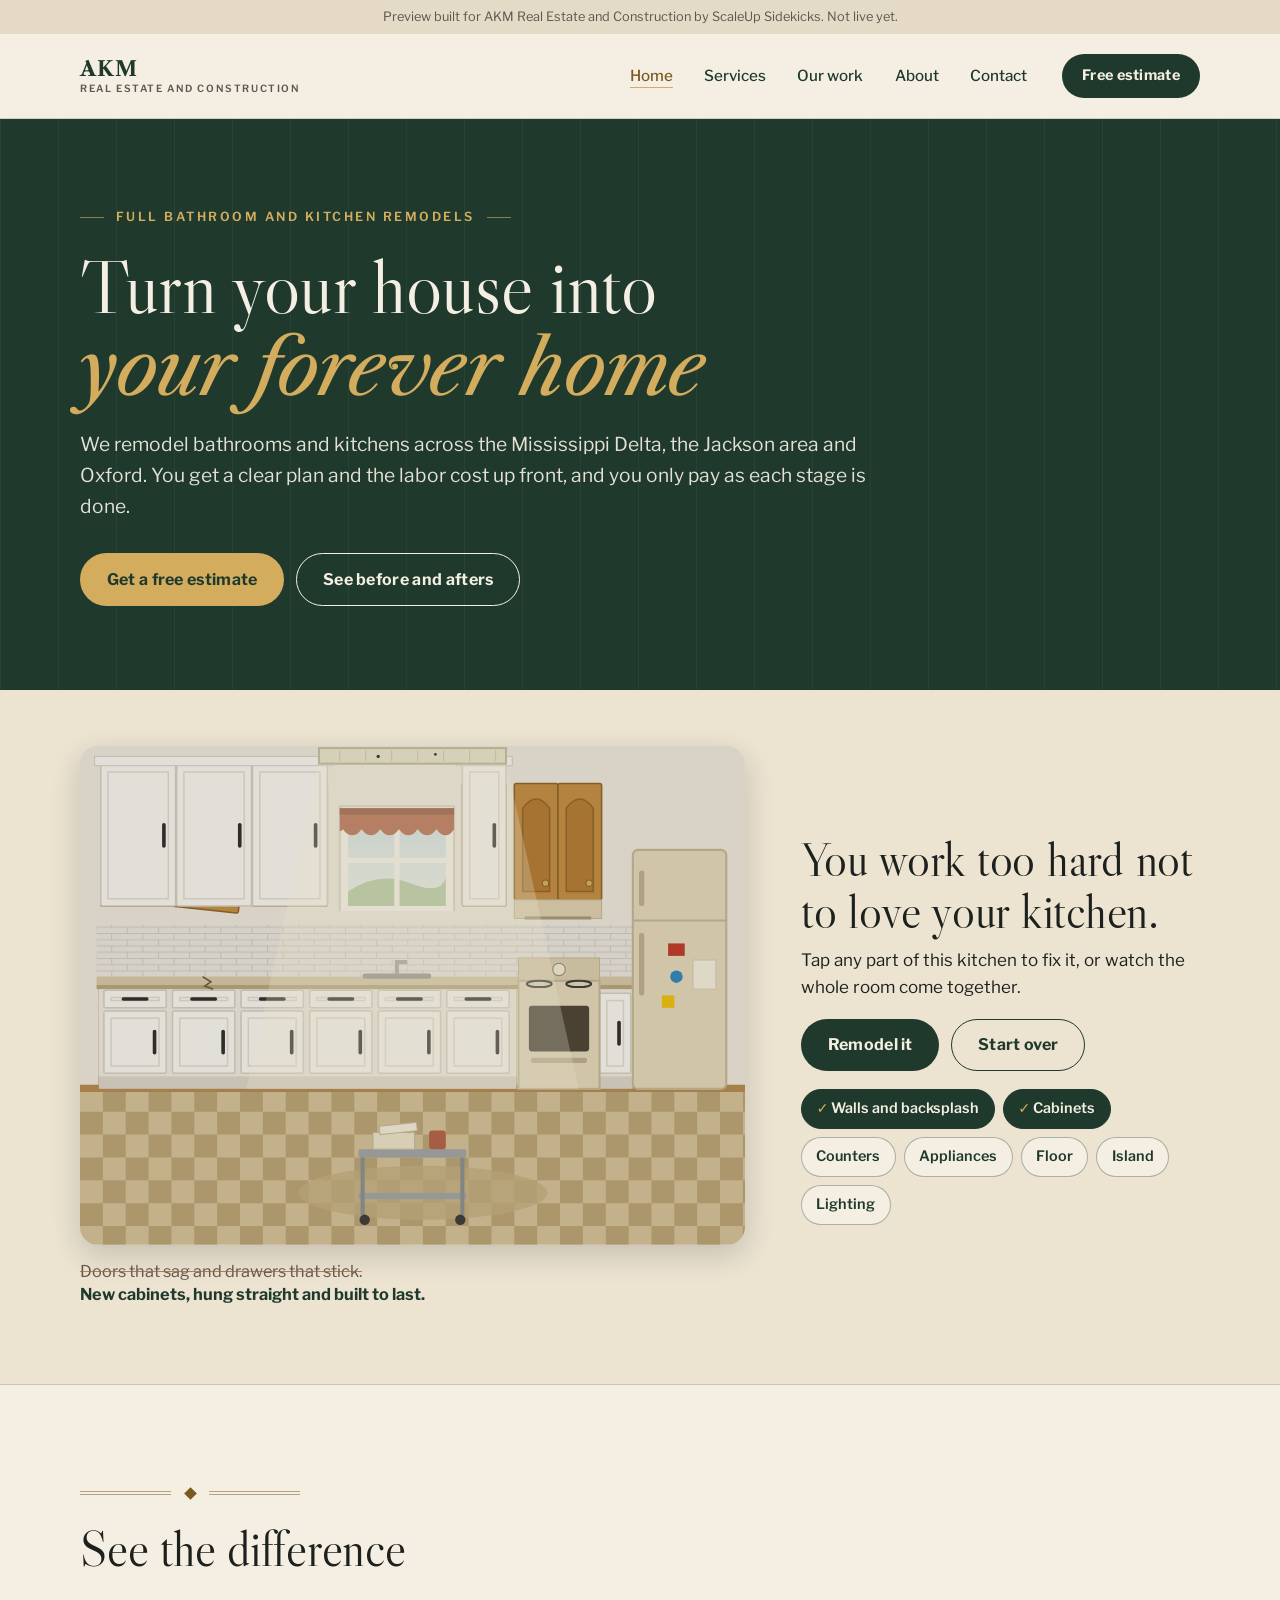
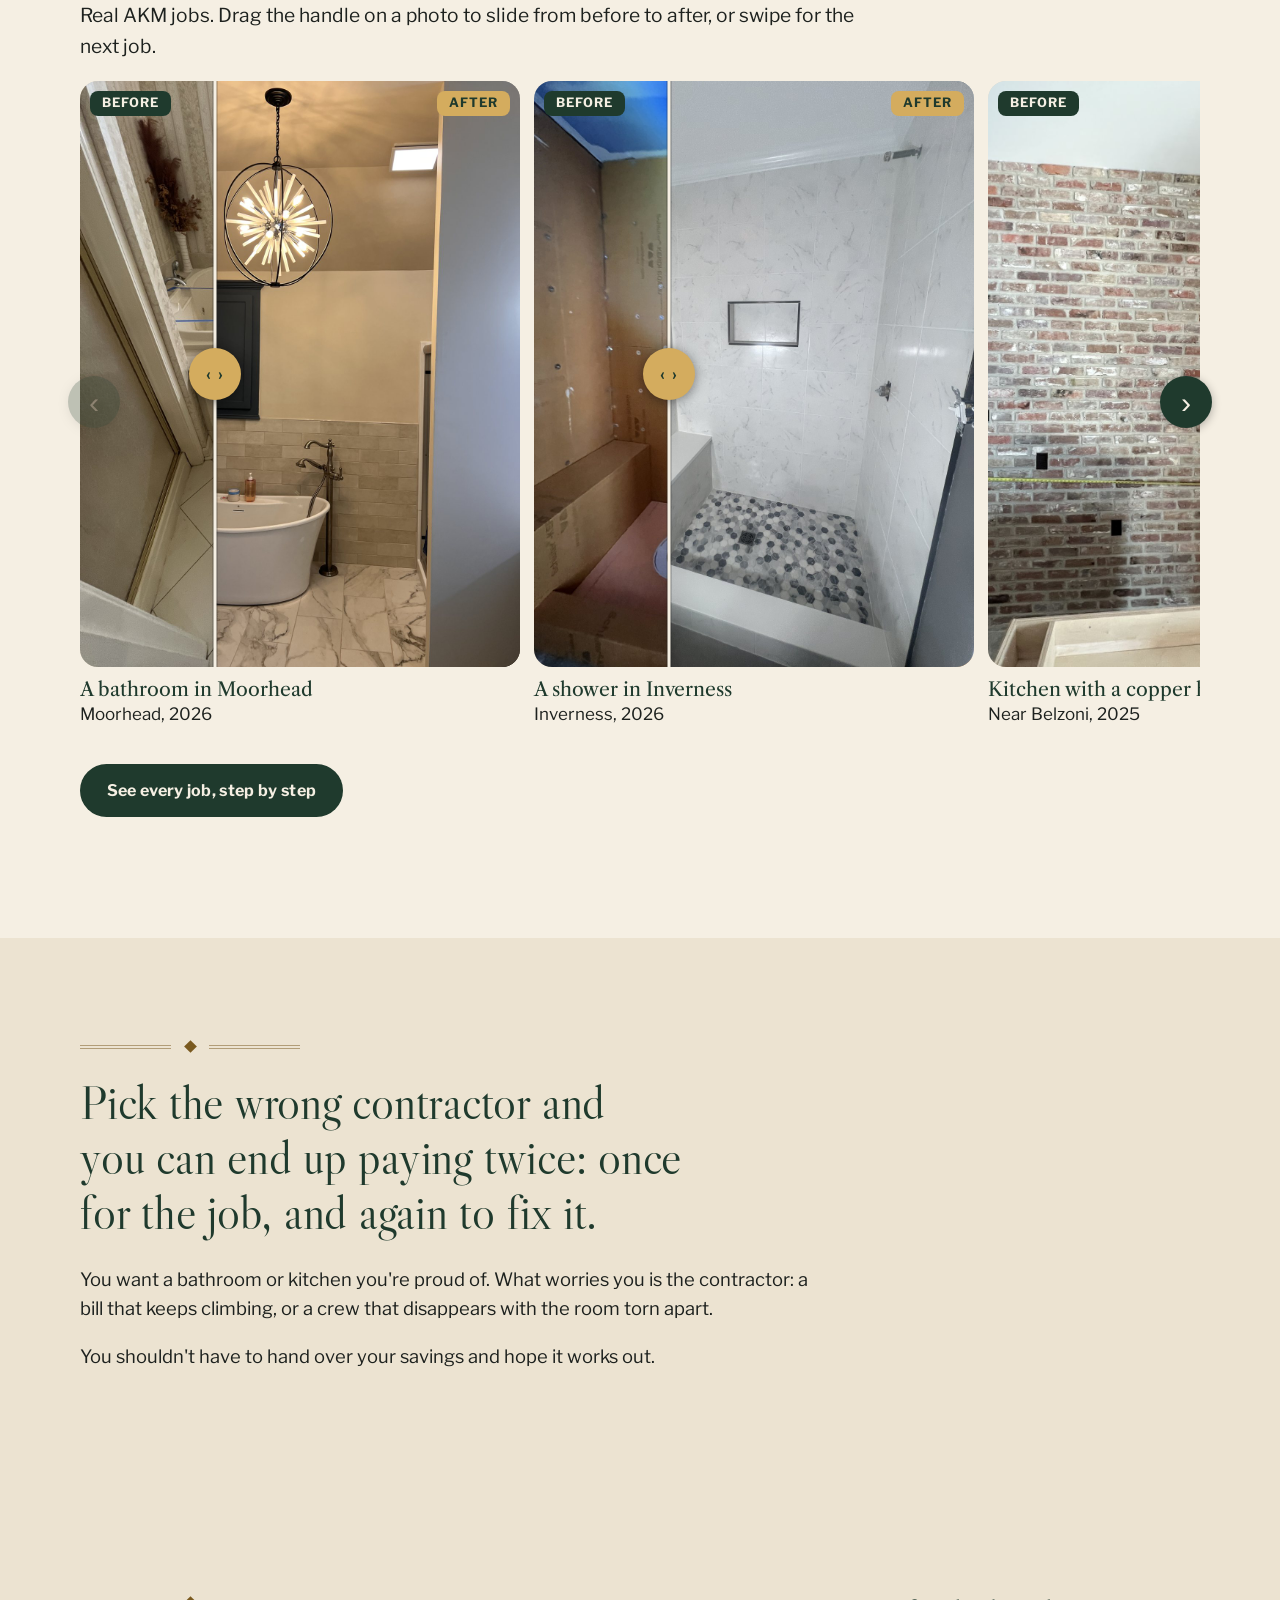
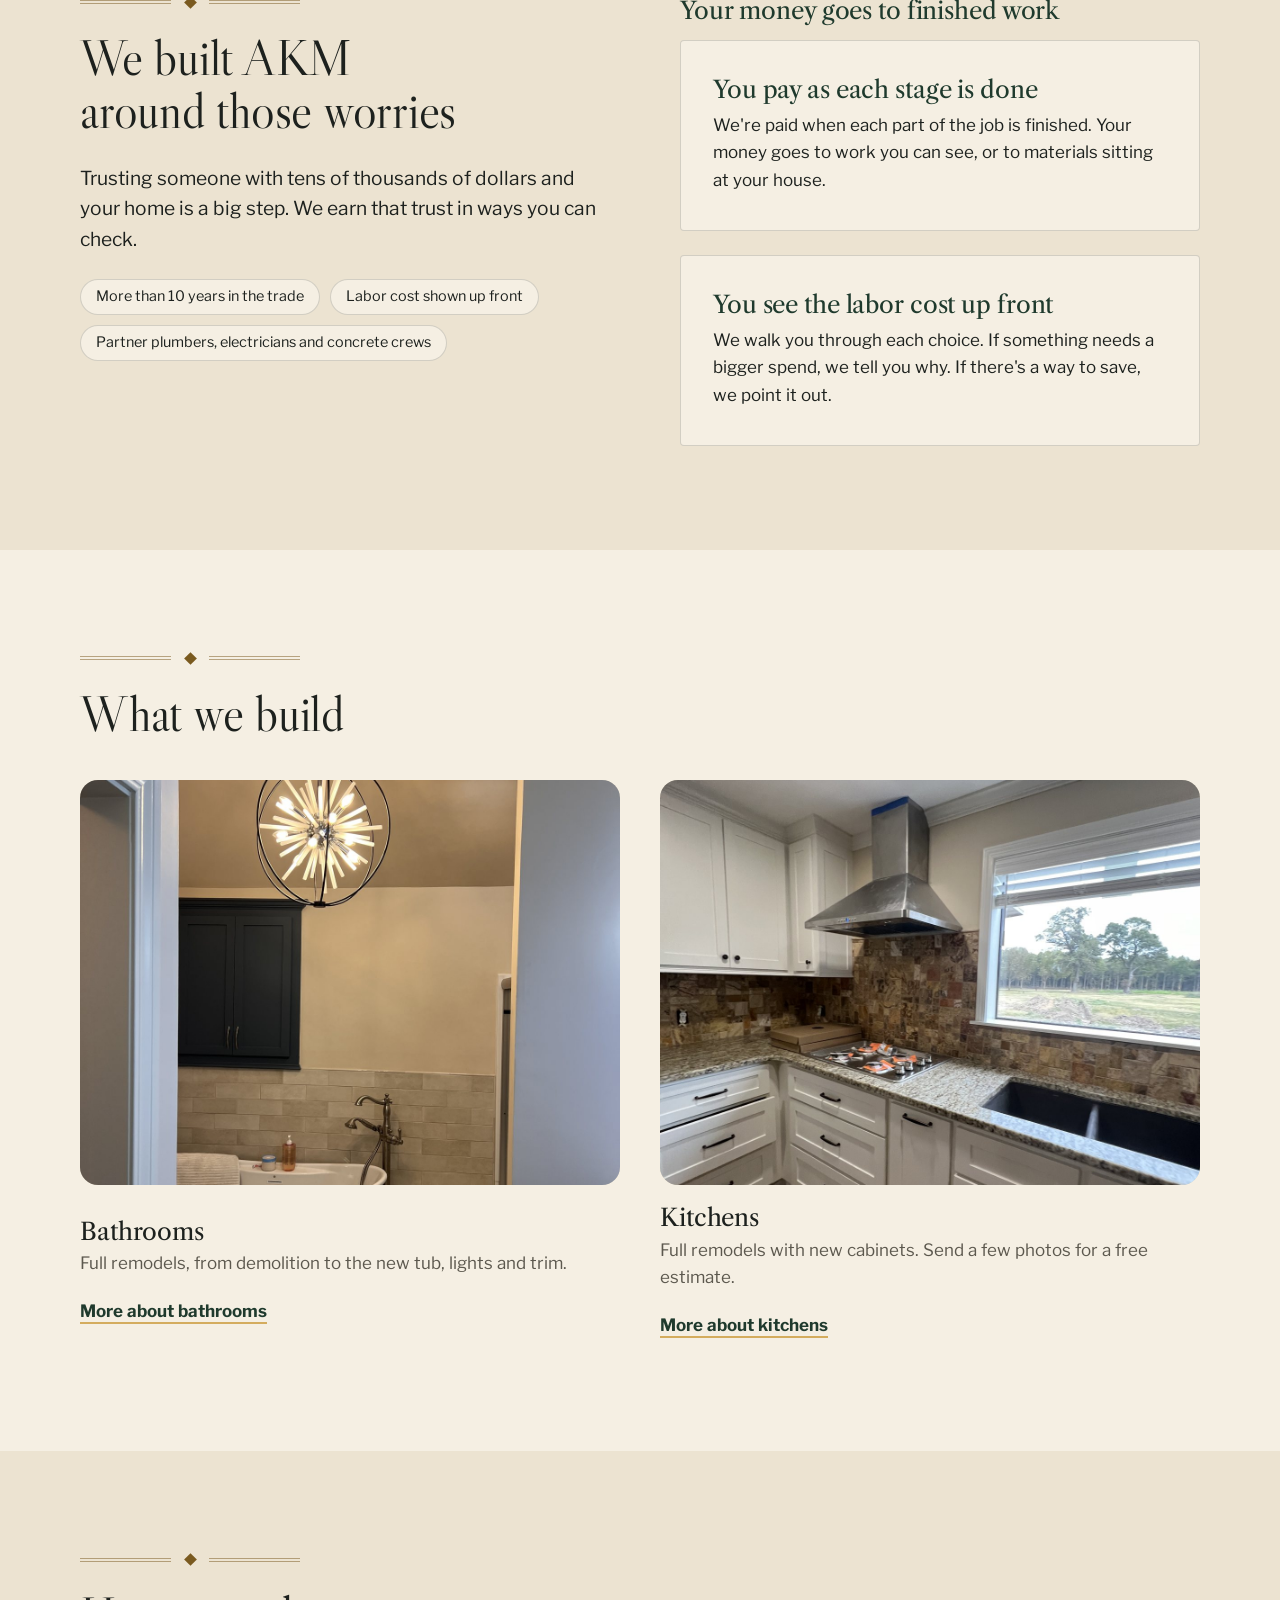
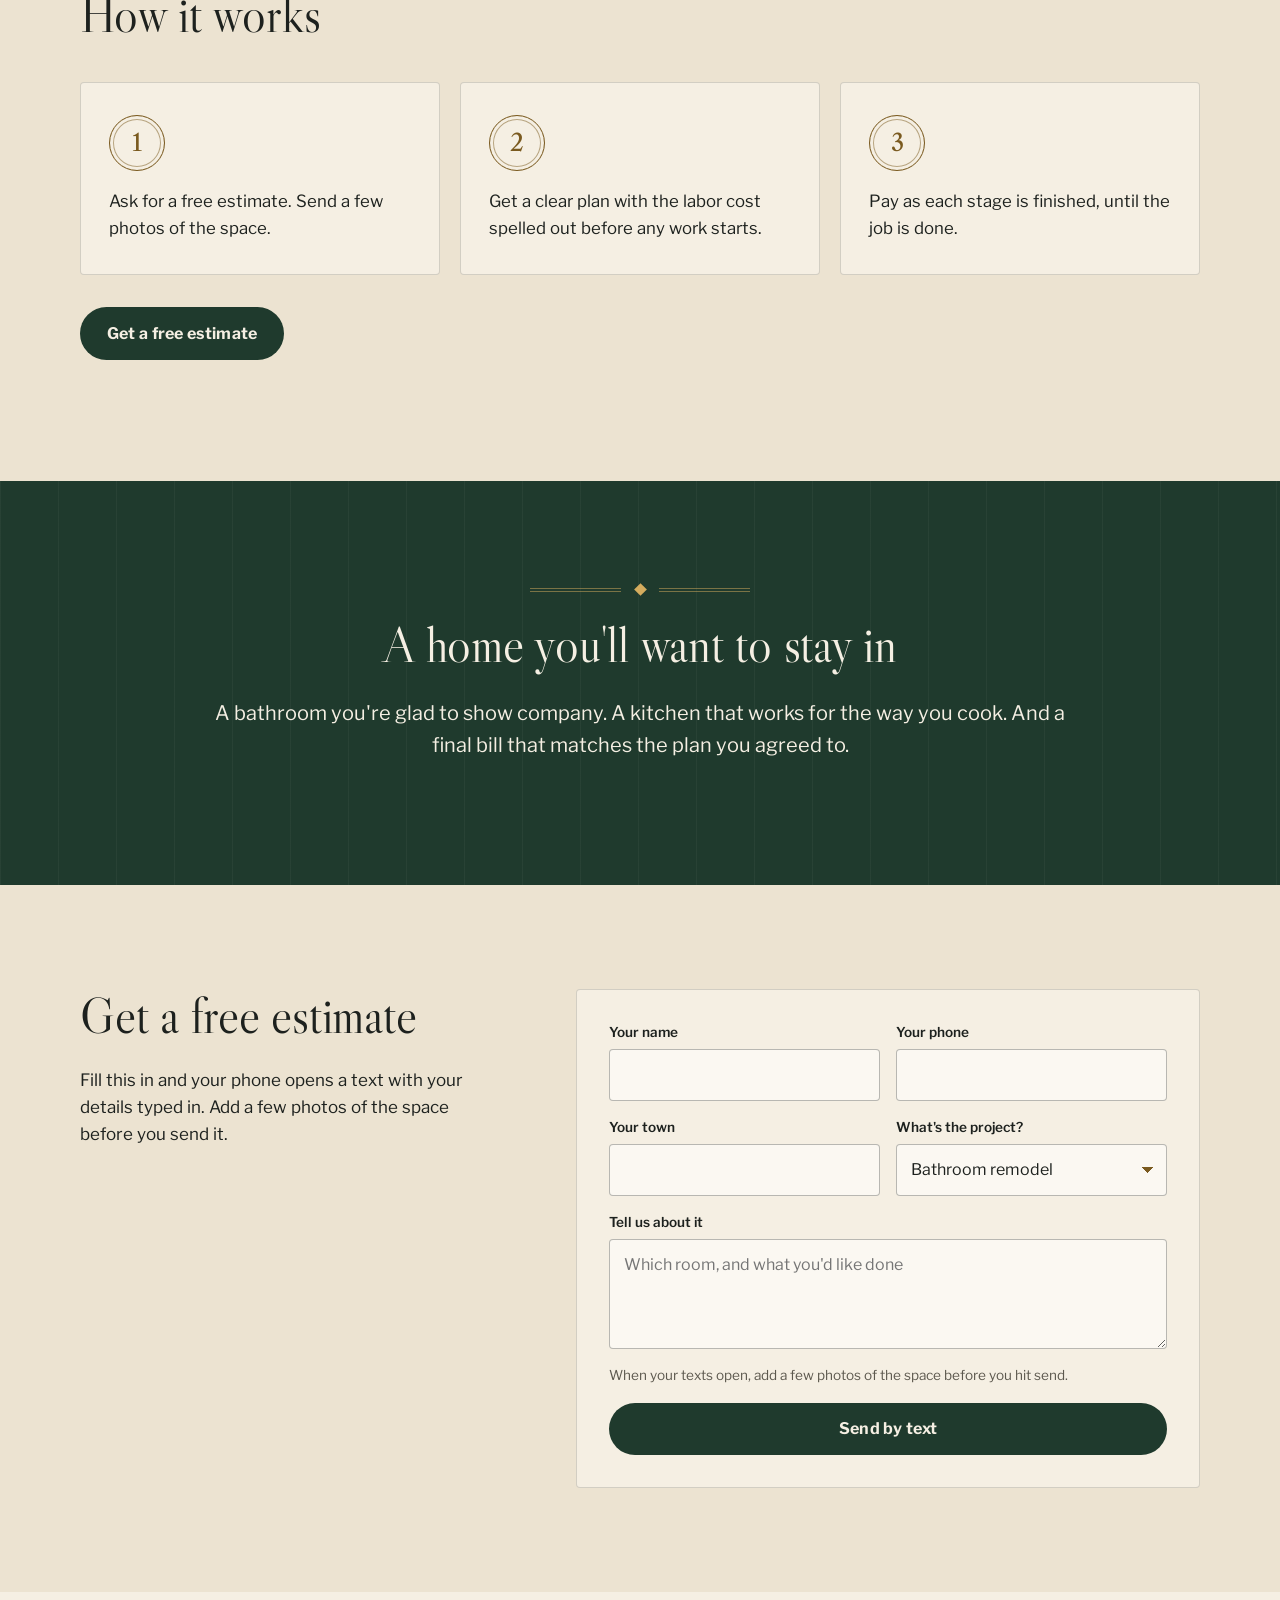
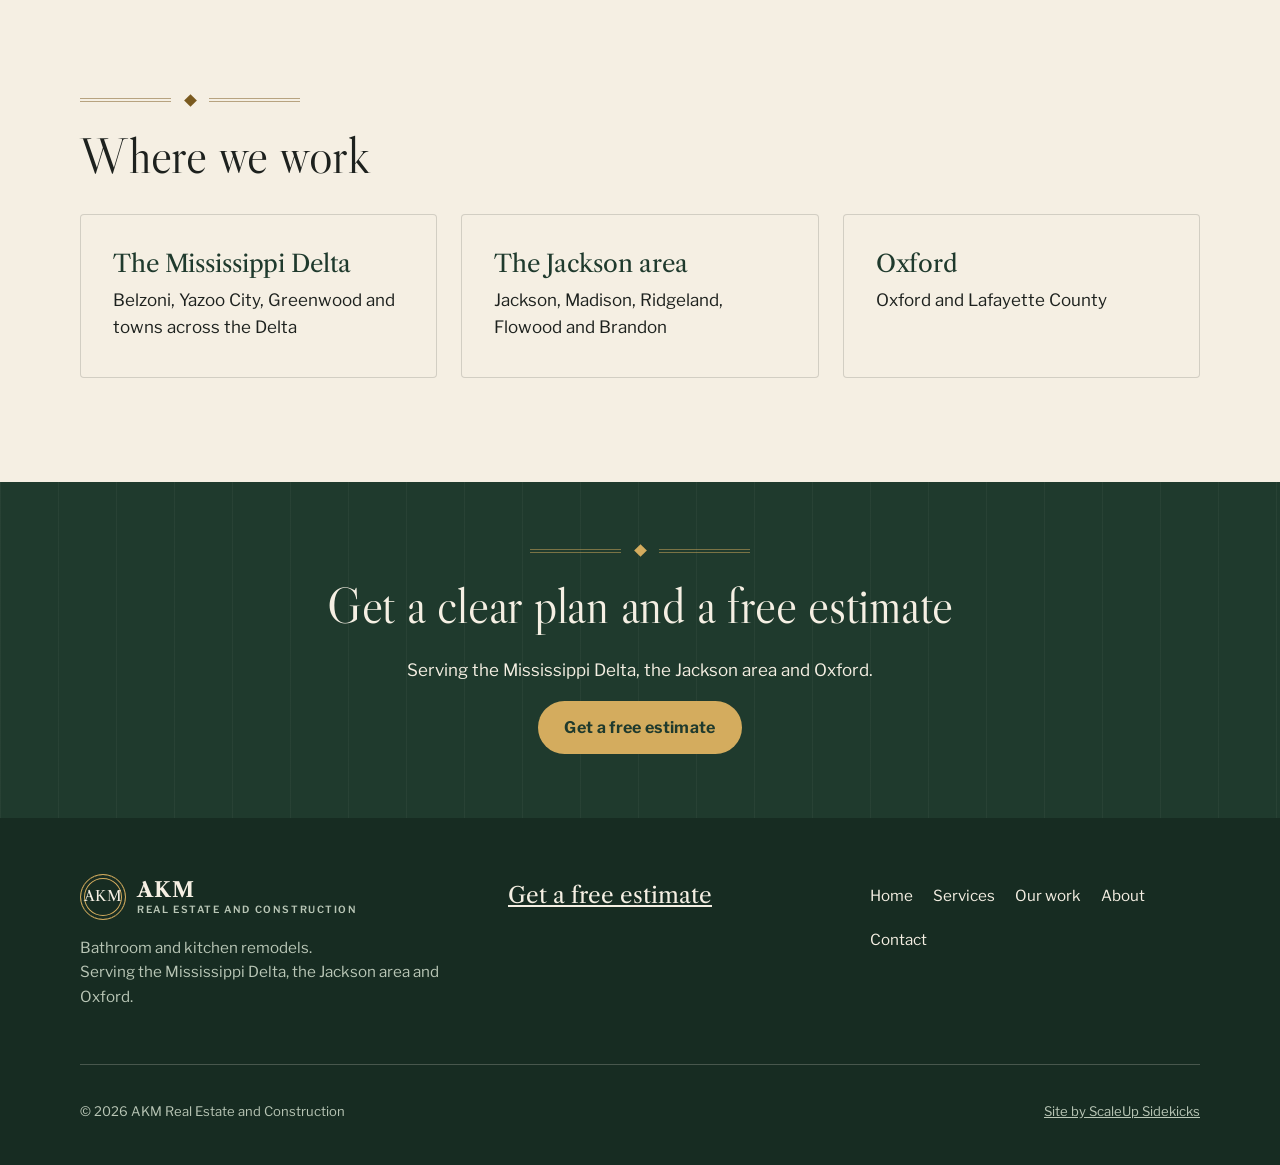
==== commit 8ae28a2f: "Replace the tile toy with a kitchen that remodels itself Right after the hero, the drawing comes fir" ====
--- a/clients/akm-construction/site/index.html
+++ b/clients/akm-construction/site/index.html
@@ -52,25 +52,112 @@
   </div>
 </section>
 
-<section class="play on-paper-2" aria-labelledby="play-h">
-  <div class="wrap play-grid">
-    <div class="play-copy">
-      <p class="eyebrow">Try it</p>
-      <h2 id="play-h">Tap a tile. Watch it change.</h2>
-      <p>Every AKM job goes from dated to done, one tile at a time. Retile this floor.</p>
+<section class="kit on-paper-2" aria-labelledby="kit-h">
+  <div class="wrap kit-grid">
+    <div class="kit-stage">
+      <div class="kit-frame"><svg class="kit-svg" viewBox="0 0 640 480" role="img" aria-labelledby="kit-t"><title id="kit-t">An outdated kitchen that turns into a new one, one part at a time</title><defs>
+  <pattern id="kWall" width="24" height="24" patternUnits="userSpaceOnUse"><rect width="24" height="24" fill="#e7d6a2"/><rect width="7" height="24" fill="#dcc58b"/><circle cx="15.5" cy="7" r="2.3" fill="#c98f6b"/><circle cx="15.5" cy="18" r="1.5" fill="#9fae7a"/></pattern>
+  <pattern id="kSub" width="30" height="12" patternUnits="userSpaceOnUse"><rect width="30" height="12" fill="#eceae4"/><path d="M0 .5H30M0 6.5H30M.5 0V6M15.5 6V12" stroke="#d3cec5"/></pattern>
+  <pattern id="kCheck" width="44" height="44" patternUnits="userSpaceOnUse"><rect width="44" height="44" fill="#d6c59c"/><rect width="22" height="22" fill="#bba678"/><rect x="22" y="22" width="22" height="22" fill="#bba678"/></pattern>
+  <pattern id="kWood" width="168" height="28" patternUnits="userSpaceOnUse"><rect width="168" height="28" fill="#a8763f"/><rect y="14" width="168" height="14" fill="#9b6a37"/><path d="M0 .5H168M0 14.5H168M62 0V14M134 14V28" stroke="#7d5428"/></pattern>
+  <pattern id="kStone" width="120" height="16" patternUnits="userSpaceOnUse"><rect width="120" height="16" fill="#f4f3ef"/><path d="M0 11 Q30 3 58 9 T120 6" stroke="#c9c8c4" fill="none"/><path d="M14 16 Q40 10 70 14" stroke="#dcdbd7" fill="none"/></pattern>
+  <linearGradient id="kSky" x1="0" y1="0" x2="0" y2="1"><stop offset="0" stop-color="#cfe2ea"/><stop offset="1" stop-color="#eef3ec"/></linearGradient>
+  <linearGradient id="kSteel" x1="0" y1="0" x2="1" y2="0"><stop offset="0" stop-color="#b8bdc2"/><stop offset=".5" stop-color="#e2e6e9"/><stop offset="1" stop-color="#b1b7bc"/></linearGradient>
+  <radialGradient id="kGlow"><stop offset="0" stop-color="#ffe6a6" stop-opacity=".8"/><stop offset="1" stop-color="#ffe6a6" stop-opacity="0"/></radialGradient>
+</defs><g class="part" data-part="walls">
+  <g class="v-old"><rect width="640" height="330" fill="url(#kWall)"/>
+    <ellipse cx="462" cy="196" rx="30" ry="13" fill="#a88f58" opacity=".45"/><ellipse cx="445" cy="206" rx="14" ry="7" fill="#a88f58" opacity=".35"/>
+    <path d="M604 0 H640 V44 Q622 30 612 12 Z" fill="#f4ecd2"/><path d="M604 0 Q612 14 618 30 L612 32 Q606 16 600 2 Z" fill="#cdb980"/>
+    <rect x="16" y="211" width="516" height="11" fill="#d8caa6"/></g>
+  <g class="v-new"><rect width="640" height="330" fill="#f1ece3"/>
+    <rect x="16" y="172" width="516" height="50" fill="url(#kSub)"/></g>
+</g><g class="part" data-part="floor">
+  <g class="v-old"><rect y="330" width="640" height="150" fill="url(#kCheck)"/><ellipse cx="330" cy="430" rx="120" ry="26" fill="#c7b285" opacity=".75"/><rect y="326" width="640" height="7" fill="#b68b52"/></g>
+  <g class="v-new"><rect y="330" width="640" height="150" fill="url(#kWood)"/><rect y="324" width="640" height="9" fill="#f6f2ea"/></g>
+</g><g class="window">
+  <rect x="250" y="58" width="110" height="104" fill="#fbf8f1" stroke="#d9d2c4" stroke-width="2"/>
+  <rect x="258" y="66" width="94" height="88" fill="url(#kSky)"/>
+  <path d="M258 140 Q288 120 318 132 T352 126 V154 H258 Z" fill="#b6cda4"/>
+  <path d="M305 66 V154 M258 110 H352" stroke="#fbf8f1" stroke-width="5"/>
+  <rect x="243" y="159" width="124" height="7" fill="#f2ede3"/>
+</g><g class="part" data-part="walls">
+  <g class="v-old"><path d="M250 60 H360 V80 Q352 92 343 80 Q334 92 325 80 Q316 92 307 80 Q298 92 289 80 Q280 92 271 80 Q262 92 253 80 Q250 84 250 80 Z" fill="#b0603f"/>
+    <path d="M250 60 H360 V66 H250 Z" fill="#8f4a31"/></g>
+  <g class="v-new"></g>
+</g><g class="part" data-part="cabinets"><g class="v-old"><g><rect x="20" y="36" width="72" height="118" rx="2" fill="#c68f45" stroke="#8f6328" stroke-width="1.5"/><path d="M28 146 V60 Q56.0 42 84 60 V146 Z" fill="#b57d36" stroke="#94652a" stroke-width="1.5"/><circle cx="80" cy="138" r="3" fill="#d9b25c" stroke="#8f6328"/></g><g><rect x="166" y="36" width="72" height="118" rx="2" fill="#c68f45" stroke="#8f6328" stroke-width="1.5"/><path d="M174 146 V60 Q202.0 42 230 60 V146 Z" fill="#b57d36" stroke="#94652a" stroke-width="1.5"/><circle cx="226" cy="138" r="3" fill="#d9b25c" stroke="#8f6328"/></g><rect x="93" y="36" width="72" height="118" fill="#3d2b16"/><g transform="rotate(6 93 36)"><rect x="93" y="36" width="72" height="118" rx="2" fill="#c68f45" stroke="#8f6328" stroke-width="1.5"/><path d="M101 146 V60 Q129.0 42 157 60 V146 Z" fill="#b57d36" stroke="#94652a" stroke-width="1.5"/><circle cx="153" cy="138" r="3" fill="#d9b25c" stroke="#8f6328"/></g><g><rect x="368" y="36" width="42" height="118" rx="2" fill="#c68f45" stroke="#8f6328" stroke-width="1.5"/><path d="M376 146 V60 Q389.0 42 402 60 V146 Z" fill="#b57d36" stroke="#94652a" stroke-width="1.5"/><circle cx="398" cy="138" r="3" fill="#d9b25c" stroke="#8f6328"/></g><g><rect x="418" y="36" width="42" height="112" rx="2" fill="#c68f45" stroke="#8f6328" stroke-width="1.5"/><path d="M426 140 V60 Q439.0 42 452 60 V140 Z" fill="#b57d36" stroke="#94652a" stroke-width="1.5"/><circle cx="448" cy="132" r="3" fill="#d9b25c" stroke="#8f6328"/></g><g><rect x="460" y="36" width="42" height="112" rx="2" fill="#c68f45" stroke="#8f6328" stroke-width="1.5"/><path d="M468 140 V60 Q481.0 42 494 60 V140 Z" fill="#b57d36" stroke="#94652a" stroke-width="1.5"/><circle cx="490" cy="132" r="3" fill="#d9b25c" stroke="#8f6328"/></g><rect x="18" y="232" width="402" height="88" fill="#a8742f"/><rect x="498" y="232" width="34" height="88" fill="#a8742f"/><rect x="23" y="235" width="60" height="16" rx="2" fill="#c68f45" stroke="#8f6328" stroke-width="1.5"/><g><rect x="23" y="255" width="60" height="60" rx="2" fill="#c68f45" stroke="#8f6328" stroke-width="1.5"/><path d="M31 307 V279 Q53.0 261 75 279 V307 Z" fill="#b57d36" stroke="#94652a" stroke-width="1.5"/><circle cx="71" cy="299" r="3" fill="#d9b25c" stroke="#8f6328"/></g><rect x="89" y="235" width="60" height="16" rx="2" fill="#c68f45" stroke="#8f6328" stroke-width="1.5"/><g><rect x="89" y="255" width="60" height="60" rx="2" fill="#c68f45" stroke="#8f6328" stroke-width="1.5"/><path d="M97 307 V279 Q119.0 261 141 279 V307 Z" fill="#b57d36" stroke="#94652a" stroke-width="1.5"/><circle cx="137" cy="299" r="3" fill="#d9b25c" stroke="#8f6328"/></g><rect x="153" y="239" width="60" height="16" rx="2" fill="#c68f45" stroke="#8f6328" stroke-width="1.5"/><g><rect x="155" y="255" width="60" height="60" rx="2" fill="#c68f45" stroke="#8f6328" stroke-width="1.5"/><path d="M163 307 V279 Q185.0 261 207 279 V307 Z" fill="#b57d36" stroke="#94652a" stroke-width="1.5"/><circle cx="203" cy="299" r="3" fill="#d9b25c" stroke="#8f6328"/></g><rect x="221" y="235" width="60" height="16" rx="2" fill="#c68f45" stroke="#8f6328" stroke-width="1.5"/><g><rect x="221" y="255" width="60" height="60" rx="2" fill="#c68f45" stroke="#8f6328" stroke-width="1.5"/><path d="M229 307 V279 Q251.0 261 273 279 V307 Z" fill="#b57d36" stroke="#94652a" stroke-width="1.5"/><circle cx="269" cy="299" r="3" fill="#d9b25c" stroke="#8f6328"/></g><rect x="287" y="235" width="60" height="16" rx="2" fill="#c68f45" stroke="#8f6328" stroke-width="1.5"/><g><rect x="287" y="255" width="60" height="60" rx="2" fill="#c68f45" stroke="#8f6328" stroke-width="1.5"/><path d="M295 307 V279 Q317.0 261 339 279 V307 Z" fill="#b57d36" stroke="#94652a" stroke-width="1.5"/><circle cx="335" cy="299" r="3" fill="#d9b25c" stroke="#8f6328"/></g><rect x="353" y="235" width="60" height="16" rx="2" fill="#c68f45" stroke="#8f6328" stroke-width="1.5"/><g><rect x="353" y="255" width="60" height="60" rx="2" fill="#c68f45" stroke="#8f6328" stroke-width="1.5"/><path d="M361 307 V279 Q383.0 261 405 279 V307 Z" fill="#b57d36" stroke="#94652a" stroke-width="1.5"/><circle cx="401" cy="299" r="3" fill="#d9b25c" stroke="#8f6328"/></g><g><rect x="500" y="238" width="30" height="77" rx="2" fill="#c68f45" stroke="#8f6328" stroke-width="1.5"/><path d="M508 307 V262 Q515.0 244 522 262 V307 Z" fill="#b57d36" stroke="#94652a" stroke-width="1.5"/><circle cx="518" cy="299" r="3" fill="#d9b25c" stroke="#8f6328"/></g><rect x="18" y="318" width="402" height="12" fill="#5b4426"/><rect x="498" y="318" width="34" height="12" fill="#5b4426"/></g><g class="v-new"><rect x="20" y="18" width="72" height="136" rx="1.5" fill="#fbfaf7" stroke="#d6d1c7" stroke-width="1.5"/><rect x="27" y="25" width="58" height="122" fill="none" stroke="#e3ded4" stroke-width="1.5"/><rect x="79" y="74.0" width="3.5" height="24" rx="1.7" fill="#2b2b2b"/><rect x="93" y="18" width="72" height="136" rx="1.5" fill="#fbfaf7" stroke="#d6d1c7" stroke-width="1.5"/><rect x="100" y="25" width="58" height="122" fill="none" stroke="#e3ded4" stroke-width="1.5"/><rect x="152" y="74.0" width="3.5" height="24" rx="1.7" fill="#2b2b2b"/><rect x="166" y="18" width="72" height="136" rx="1.5" fill="#fbfaf7" stroke="#d6d1c7" stroke-width="1.5"/><rect x="173" y="25" width="58" height="122" fill="none" stroke="#e3ded4" stroke-width="1.5"/><rect x="225" y="74.0" width="3.5" height="24" rx="1.7" fill="#2b2b2b"/><rect x="368" y="18" width="42" height="136" rx="1.5" fill="#fbfaf7" stroke="#d6d1c7" stroke-width="1.5"/><rect x="375" y="25" width="28" height="122" fill="none" stroke="#e3ded4" stroke-width="1.5"/><rect x="397" y="74.0" width="3.5" height="24" rx="1.7" fill="#2b2b2b"/><rect x="14" y="10" width="230" height="9" fill="#fbfaf7" stroke="#d6d1c7"/><rect x="362" y="10" width="54" height="9" fill="#fbfaf7" stroke="#d6d1c7"/><rect x="18" y="232" width="402" height="88" fill="#f1ede5"/><rect x="498" y="232" width="34" height="88" fill="#f1ede5"/><rect x="23" y="235" width="60" height="17" rx="1.5" fill="#fbfaf7" stroke="#d6d1c7" stroke-width="1.5"/><rect x="30" y="242" width="46" height="3" fill="none" stroke="#e3ded4" stroke-width="1.5"/><rect x="40.0" y="241.7" width="26" height="3.5" rx="1.7" fill="#2b2b2b"/><rect x="23" y="255" width="60" height="60" rx="1.5" fill="#fbfaf7" stroke="#d6d1c7" stroke-width="1.5"/><rect x="30" y="262" width="46" height="46" fill="none" stroke="#e3ded4" stroke-width="1.5"/><rect x="70" y="273.0" width="3.5" height="24" rx="1.7" fill="#2b2b2b"/><rect x="89" y="235" width="60" height="17" rx="1.5" fill="#fbfaf7" stroke="#d6d1c7" stroke-width="1.5"/><rect x="96" y="242" width="46" height="3" fill="none" stroke="#e3ded4" stroke-width="1.5"/><rect x="106.0" y="241.7" width="26" height="3.5" rx="1.7" fill="#2b2b2b"/><rect x="89" y="255" width="60" height="60" rx="1.5" fill="#fbfaf7" stroke="#d6d1c7" stroke-width="1.5"/><rect x="96" y="262" width="46" height="46" fill="none" stroke="#e3ded4" stroke-width="1.5"/><rect x="136" y="273.0" width="3.5" height="24" rx="1.7" fill="#2b2b2b"/><rect x="155" y="235" width="60" height="17" rx="1.5" fill="#fbfaf7" stroke="#d6d1c7" stroke-width="1.5"/><rect x="162" y="242" width="46" height="3" fill="none" stroke="#e3ded4" stroke-width="1.5"/><rect x="172.0" y="241.7" width="26" height="3.5" rx="1.7" fill="#2b2b2b"/><rect x="155" y="255" width="60" height="60" rx="1.5" fill="#fbfaf7" stroke="#d6d1c7" stroke-width="1.5"/><rect x="162" y="262" width="46" height="46" fill="none" stroke="#e3ded4" stroke-width="1.5"/><rect x="202" y="273.0" width="3.5" height="24" rx="1.7" fill="#2b2b2b"/><rect x="221" y="235" width="60" height="17" rx="1.5" fill="#fbfaf7" stroke="#d6d1c7" stroke-width="1.5"/><rect x="228" y="242" width="46" height="3" fill="none" stroke="#e3ded4" stroke-width="1.5"/><rect x="238.0" y="241.7" width="26" height="3.5" rx="1.7" fill="#2b2b2b"/><rect x="221" y="255" width="60" height="60" rx="1.5" fill="#fbfaf7" stroke="#d6d1c7" stroke-width="1.5"/><rect x="228" y="262" width="46" height="46" fill="none" stroke="#e3ded4" stroke-width="1.5"/><rect x="268" y="273.0" width="3.5" height="24" rx="1.7" fill="#2b2b2b"/><rect x="287" y="235" width="60" height="17" rx="1.5" fill="#fbfaf7" stroke="#d6d1c7" stroke-width="1.5"/><rect x="294" y="242" width="46" height="3" fill="none" stroke="#e3ded4" stroke-width="1.5"/><rect x="304.0" y="241.7" width="26" height="3.5" rx="1.7" fill="#2b2b2b"/><rect x="287" y="255" width="60" height="60" rx="1.5" fill="#fbfaf7" stroke="#d6d1c7" stroke-width="1.5"/><rect x="294" y="262" width="46" height="46" fill="none" stroke="#e3ded4" stroke-width="1.5"/><rect x="334" y="273.0" width="3.5" height="24" rx="1.7" fill="#2b2b2b"/><rect x="353" y="235" width="60" height="17" rx="1.5" fill="#fbfaf7" stroke="#d6d1c7" stroke-width="1.5"/><rect x="360" y="242" width="46" height="3" fill="none" stroke="#e3ded4" stroke-width="1.5"/><rect x="370.0" y="241.7" width="26" height="3.5" rx="1.7" fill="#2b2b2b"/><rect x="353" y="255" width="60" height="60" rx="1.5" fill="#fbfaf7" stroke="#d6d1c7" stroke-width="1.5"/><rect x="360" y="262" width="46" height="46" fill="none" stroke="#e3ded4" stroke-width="1.5"/><rect x="400" y="273.0" width="3.5" height="24" rx="1.7" fill="#2b2b2b"/><rect x="500" y="238" width="30" height="77" rx="1.5" fill="#fbfaf7" stroke="#d6d1c7" stroke-width="1.5"/><rect x="507" y="245" width="16" height="63" fill="none" stroke="#e3ded4" stroke-width="1.5"/><rect x="517" y="264.5" width="3.5" height="24" rx="1.7" fill="#2b2b2b"/><rect x="18" y="318" width="402" height="12" fill="#ddd8ce"/><rect x="498" y="318" width="34" height="12" fill="#ddd8ce"/></g></g><g class="part" data-part="counters">
+  <g class="v-old"><rect x="16" y="222" width="408" height="10" fill="#d9cbaa"/><rect x="16" y="230" width="408" height="4" fill="#b7a77f"/>
+    <rect x="496" y="222" width="38" height="10" fill="#d9cbaa"/><rect x="496" y="230" width="38" height="4" fill="#b7a77f"/>
+    <path d="M118 222 L126 227 L120 231 L128 234" stroke="#6f5f3e" stroke-width="1.6" fill="none"/>
+    <rect x="272" y="219" width="66" height="5" rx="2" fill="#9a9b94"/><path d="M305 220 V208 H315" stroke="#a7a9a3" stroke-width="4" fill="none"/></g>
+  <g class="v-new"><rect x="14" y="219" width="412" height="15" fill="url(#kStone)" stroke="#d9d7d1"/>
+    <rect x="494" y="219" width="42" height="15" fill="url(#kStone)" stroke="#d9d7d1"/>
+    <path d="M276 219 H334" stroke="#9fa3a6" stroke-width="2"/>
+    <path d="M305 219 V194 Q305 184 316 184 Q327 184 327 194 V199" stroke="#1f1f1f" stroke-width="3.2" fill="none" stroke-linecap="round"/></g>
+</g><g class="part" data-part="appliances">
+  <g class="v-old">
+    <rect x="532" y="100" width="90" height="230" rx="5" fill="#e6dbc0" stroke="#c6b998" stroke-width="2"/><path d="M532 168 H622" stroke="#c6b998" stroke-width="2"/>
+    <rect x="538" y="120" width="5" height="34" rx="2" fill="#bfb293"/><rect x="538" y="180" width="5" height="60" rx="2" fill="#bfb293"/>
+    <rect x="566" y="190" width="16" height="12" fill="#c0392b"/><rect x="590" y="206" width="22" height="28" fill="#f7f3e3" stroke="#d8cfb4"/><circle cx="574" cy="222" r="6" fill="#2e86c1"/><rect x="560" y="240" width="12" height="12" fill="#f1c40f"/>
+    <rect x="422" y="204" width="78" height="22" fill="#ddd1b3" stroke="#c6b998"/><circle cx="461" cy="215" r="6" fill="#f4eedc" stroke="#9c8f72"/>
+    <rect x="422" y="226" width="78" height="104" fill="#e6dbc0" stroke="#c6b998" stroke-width="2"/>
+    <ellipse cx="442" cy="229" rx="12" ry="3" fill="none" stroke="#3a3a3a" stroke-width="2"/><ellipse cx="480" cy="229" rx="12" ry="3" fill="none" stroke="#3a3a3a" stroke-width="2"/>
+    <rect x="432" y="250" width="58" height="44" rx="3" fill="#4a4237"/><rect x="434" y="300" width="54" height="5" rx="2" fill="#bfb293"/>
+    <rect x="418" y="148" width="84" height="18" fill="#e1d4b4" stroke="#c6b998"/><rect x="428" y="164" width="64" height="3" fill="#a99c7e"/></g>
+  <g class="v-new">
+    <g class="hood-new"><rect x="446" y="12" width="30" height="122" fill="url(#kSteel)" stroke="#a3a9ae"/>
+    <path d="M414 176 L508 176 L488 132 L434 132 Z" fill="url(#kSteel)" stroke="#a3a9ae"/></g>
+    <rect x="530" y="64" width="94" height="266" rx="4" fill="url(#kSteel)" stroke="#9aa1a7" stroke-width="2"/>
+    <path d="M577 64 V246 M530 248 H624" stroke="#8e959b" stroke-width="2"/>
+    <rect x="567" y="96" width="4" height="96" rx="2" fill="#5a6066"/><rect x="583" y="96" width="4" height="96" rx="2" fill="#5a6066"/><rect x="560" y="262" width="34" height="4" rx="2" fill="#5a6066"/>
+    <rect x="420" y="222" width="82" height="108" rx="2" fill="url(#kSteel)" stroke="#9aa1a7" stroke-width="2"/>
+    <rect x="420" y="222" width="82" height="9" fill="#232527"/>
+    <circle cx="434" cy="242" r="4" fill="#3d4246"/><circle cx="452" cy="242" r="4" fill="#3d4246"/><circle cx="470" cy="242" r="4" fill="#3d4246"/><circle cx="488" cy="242" r="4" fill="#3d4246"/>
+    <rect x="430" y="256" width="62" height="46" rx="3" fill="#2a2e32"/><rect x="430" y="308" width="62" height="5" rx="2" fill="#5a6066"/></g>
+</g><g class="part" data-part="island">
+  <g class="v-old">
+    <rect x="268" y="388" width="104" height="8" rx="2" fill="#a2a8ab"/><rect x="268" y="430" width="104" height="6" rx="2" fill="#a2a8ab"/>
+    <path d="M272 396 V452 M368 396 V452" stroke="#8b9194" stroke-width="4"/>
+    <circle cx="274" cy="456" r="5" fill="#3a3a3a"/><circle cx="366" cy="456" r="5" fill="#3a3a3a"/>
+    <rect x="282" y="372" width="40" height="16" fill="#efe6cf" stroke="#c9bd9e"/><rect x="288" y="366" width="36" height="8" fill="#f6f1e2" stroke="#c9bd9e" transform="rotate(-6 288 366)"/>
+    <rect x="336" y="370" width="16" height="18" rx="3" fill="#b5634b"/></g>
+  <g class="v-new">
+    <rect x="120" y="360" width="400" height="15" fill="url(#kStone)" stroke="#d9d7d1"/>
+    <rect x="132" y="375" width="376" height="95" fill="#24384a"/>
+    <rect x="146" y="388" width="106" height="70" fill="none" stroke="#3a5268" stroke-width="2"/><rect x="267" y="388" width="106" height="70" fill="none" stroke="#3a5268" stroke-width="2"/><rect x="388" y="388" width="106" height="70" fill="none" stroke="#3a5268" stroke-width="2"/>
+    <rect x="132" y="466" width="376" height="6" fill="#1b2a38"/></g>
+</g><g class="part" data-part="lighting">
+  <g class="v-old">
+    <path class="flicker" d="M230 16 L410 16 L480 330 L160 330 Z" fill="#fffbe0" opacity=".28"/>
+    <rect x="230" y="2" width="180" height="15" fill="#ece9d2" stroke="#c9c3a3" stroke-width="2"/>
+    <path d="M250 4 V15 M275 4 V15 M300 4 V15 M325 4 V15 M350 4 V15 M375 4 V15 M400 4 V15" stroke="#d6d0b4"/>
+    <circle cx="287" cy="10" r="1.6" fill="#3a3a2a"/><circle cx="342" cy="8" r="1.3" fill="#3a3a2a"/></g>
+  <g class="v-new">
+    <ellipse cx="250" cy="352" rx="100" ry="66" fill="url(#kGlow)"/><ellipse cx="390" cy="352" rx="100" ry="66" fill="url(#kGlow)"/>
+    <path d="M250 0 V300 M390 0 V300" stroke="#2b2b2b" stroke-width="1.6"/>
+    <path d="M226 322 Q228 298 250 298 Q272 298 274 322 Z" fill="#b08a44"/><path d="M366 322 Q368 298 390 298 Q412 298 414 322 Z" fill="#b08a44"/>
+    <ellipse cx="250" cy="323" rx="17" ry="4" fill="#ffefc2"/><ellipse cx="390" cy="323" rx="17" ry="4" fill="#ffefc2"/></g>
+</g><rect class="grime" width="640" height="480" fill="#4a3a1e" pointer-events="none"/></svg></div>
+      <p class="kit-caption" aria-live="polite"><span class="kit-hint">Tap a part of the kitchen to fix it.</span></p>
+    </div>
+    <div class="kit-copy">
+      <h2 id="kit-h">You work too hard not to love your kitchen.</h2>
+      <p>Tap any part of this kitchen to fix it, or watch the whole room come together.</p>
       <div class="btn-row">
-        <button class="btn btn-green" type="button" data-play="all">Set them all</button>
-        <button class="btn btn-line play-reset" type="button" data-play="reset">Start over</button>
-      </div>
-      <p class="play-count" aria-live="polite" data-template="{n} of {total} tiles set" data-total="32">0 of 32 tiles set</p>
-    </div>
-    <div class="play-board">
-      <div class="hex-floor">
-        <div class="hex-row"><button class="hex vein" type="button" style="--o:#d8c6a5;--n:#f4f2ee" aria-pressed="false" aria-label="Tile 1"><span class="hex-old"></span><span class="hex-new"></span></button><button class="hex" type="button" style="--o:#e2d2b4;--n:#eceae5" aria-pressed="false" aria-label="Tile 2"><span class="hex-old"></span><span class="hex-new"></span></button><button class="hex" type="button" style="--o:#c9b08c;--n:#5e6264" aria-pressed="false" aria-label="Tile 3"><span class="hex-old"></span><span class="hex-new"></span></button><button class="hex" type="button" style="--o:#cdb894;--n:#5e6264" aria-pressed="false" aria-label="Tile 4"><span class="hex-old"></span><span class="hex-new"></span></button><button class="hex" type="button" style="--o:#d4bfa0;--n:#9b9d9c" aria-pressed="false" aria-label="Tile 5"><span class="hex-old"></span><span class="hex-new"></span></button><button class="hex" type="button" style="--o:#d8c6a5;--n:#c9cac7" aria-pressed="false" aria-label="Tile 6"><span class="hex-old"></span><span class="hex-new"></span></button><button class="hex" type="button" style="--o:#e2d2b4;--n:#c9cac7" aria-pressed="false" aria-label="Tile 7"><span class="hex-old"></span><span class="hex-new"></span></button><button class="hex vein" type="button" style="--o:#c9b08c;--n:#e4e3df" aria-pressed="false" aria-label="Tile 8"><span class="hex-old"></span><span class="hex-new"></span></button></div><div class="hex-row odd"><button class="hex" type="button" style="--o:#e2d2b4;--n:#9b9d9c" aria-pressed="false" aria-label="Tile 9"><span class="hex-old"></span><span class="hex-new"></span></button><button class="hex" type="button" style="--o:#c9b08c;--n:#9b9d9c" aria-pressed="false" aria-label="Tile 10"><span class="hex-old"></span><span class="hex-new"></span></button><button class="hex" type="button" style="--o:#cdb894;--n:#c9cac7" aria-pressed="false" aria-label="Tile 11"><span class="hex-old"></span><span class="hex-new"></span></button><button class="hex" type="button" style="--o:#d4bfa0;--n:#e4e3df" aria-pressed="false" aria-label="Tile 12"><span class="hex-old"></span><span class="hex-new"></span></button><button class="hex" type="button" style="--o:#d8c6a5;--n:#e4e3df" aria-pressed="false" aria-label="Tile 13"><span class="hex-old"></span><span class="hex-new"></span></button><button class="hex" type="button" style="--o:#e2d2b4;--n:#f4f2ee" aria-pressed="false" aria-label="Tile 14"><span class="hex-old"></span><span class="hex-new"></span></button><button class="hex vein" type="button" style="--o:#c9b08c;--n:#eceae5" aria-pressed="false" aria-label="Tile 15"><span class="hex-old"></span><span class="hex-new"></span></button><button class="hex" type="button" style="--o:#cdb894;--n:#eceae5" aria-pressed="false" aria-label="Tile 16"><span class="hex-old"></span><span class="hex-new"></span></button></div><div class="hex-row"><button class="hex" type="button" style="--o:#c9b08c;--n:#e4e3df" aria-pressed="false" aria-label="Tile 17"><span class="hex-old"></span><span class="hex-new"></span></button><button class="hex" type="button" style="--o:#cdb894;--n:#f4f2ee" aria-pressed="false" aria-label="Tile 18"><span class="hex-old"></span><span class="hex-new"></span></button><button class="hex" type="button" style="--o:#d4bfa0;--n:#f4f2ee" aria-pressed="false" aria-label="Tile 19"><span class="hex-old"></span><span class="hex-new"></span></button><button class="hex" type="button" style="--o:#d8c6a5;--n:#eceae5" aria-pressed="false" aria-label="Tile 20"><span class="hex-old"></span><span class="hex-new"></span></button><button class="hex" type="button" style="--o:#e2d2b4;--n:#5e6264" aria-pressed="false" aria-label="Tile 21"><span class="hex-old"></span><span class="hex-new"></span></button><button class="hex vein" type="button" style="--o:#c9b08c;--n:#5e6264" aria-pressed="false" aria-label="Tile 22"><span class="hex-old"></span><span class="hex-new"></span></button><button class="hex" type="button" style="--o:#cdb894;--n:#9b9d9c" aria-pressed="false" aria-label="Tile 23"><span class="hex-old"></span><span class="hex-new"></span></button><button class="hex" type="button" style="--o:#d4bfa0;--n:#c9cac7" aria-pressed="false" aria-label="Tile 24"><span class="hex-old"></span><span class="hex-new"></span></button></div><div class="hex-row odd"><button class="hex" type="button" style="--o:#cdb894;--n:#eceae5" aria-pressed="false" aria-label="Tile 25"><span class="hex-old"></span><span class="hex-new"></span></button><button class="hex" type="button" style="--o:#d4bfa0;--n:#5e6264" aria-pressed="false" aria-label="Tile 26"><span class="hex-old"></span><span class="hex-new"></span></button><button class="hex" type="button" style="--o:#d8c6a5;--n:#9b9d9c" aria-pressed="false" aria-label="Tile 27"><span class="hex-old"></span><span class="hex-new"></span></button><button class="hex" type="button" style="--o:#e2d2b4;--n:#9b9d9c" aria-pressed="false" aria-label="Tile 28"><span class="hex-old"></span><span class="hex-new"></span></button><button class="hex vein" type="button" style="--o:#c9b08c;--n:#c9cac7" aria-pressed="false" aria-label="Tile 29"><span class="hex-old"></span><span class="hex-new"></span></button><button class="hex" type="button" style="--o:#cdb894;--n:#e4e3df" aria-pressed="false" aria-label="Tile 30"><span class="hex-old"></span><span class="hex-new"></span></button><button class="hex" type="button" style="--o:#d4bfa0;--n:#e4e3df" aria-pressed="false" aria-label="Tile 31"><span class="hex-old"></span><span class="hex-new"></span></button><button class="hex" type="button" style="--o:#d8c6a5;--n:#f4f2ee" aria-pressed="false" aria-label="Tile 32"><span class="hex-old"></span><span class="hex-new"></span></button></div>
-      </div>
-      <div class="play-done" hidden>
-        <p>Done. This floor is styled after the hex tile in our Inverness shower.</p>
-        <div class="btn-row"><a class="btn btn-brass" href="#quote">Get a free estimate</a><a class="text-link" href="work.html#inverness">See that job</a></div>
+        <button class="btn btn-green" type="button" data-kit="play">Remodel it</button>
+        <button class="btn btn-line kit-reset" type="button" data-kit="reset">Start over</button>
+      </div>
+      <ul class="kit-chips" aria-label="Parts of the kitchen">
+        <li><button class="kit-chip" type="button" aria-pressed="false" data-part="walls" data-pain="Old wallpaper and grease on the drywall." data-fix="Fresh paint and tile that wipes clean.">Walls and backsplash</button></li>
+        <li><button class="kit-chip" type="button" aria-pressed="false" data-part="cabinets" data-pain="Doors that sag and drawers that stick." data-fix="New cabinets, hung straight and built to last.">Cabinets</button></li>
+        <li><button class="kit-chip" type="button" aria-pressed="false" data-part="counters" data-pain="Laminate that&#x27;s cracked and peeling." data-fix="Stone counters you&#x27;ll want to show off.">Counters</button></li>
+        <li><button class="kit-chip" type="button" aria-pressed="false" data-part="appliances" data-pain="Mismatched appliances from another decade." data-fix="A matched set that fits the space.">Appliances</button></li>
+        <li><button class="kit-chip" type="button" aria-pressed="false" data-part="floor" data-pain="A floor worn down to the backing." data-fix="New floors, wall to wall.">Floor</button></li>
+        <li><button class="kit-chip" type="button" aria-pressed="false" data-part="island" data-pain="No room to prep or gather." data-fix="An island the whole family ends up at.">Island</button></li>
+        <li><button class="kit-chip" type="button" aria-pressed="false" data-part="lighting" data-pain="One buzzing light for the whole room." data-fix="Warm pendants right where you work.">Lighting</button></li>
+      </ul>
+      <div class="kit-done" hidden>
+        <p>That&#x27;s a kitchen you&#x27;ll want to come home to.</p>
+        <a class="btn btn-brass" href="#quote" data-project="Kitchen remodel">Let&#x27;s build your dream kitchen</a>
       </div>
     </div>
   </div>
--- a/clients/akm-construction/site/styles.css
+++ b/clients/akm-construction/site/styles.css
@@ -909,65 +909,50 @@
 .hook-body { display: grid; gap: 0; max-width: 62ch; }
 .hook-body p { font-size: 1.15rem; }
 
-
-/* ---------- Retile the floor: tap a dated tile, it turns into the new mosaic ---------- */
-.play { padding: 2.75rem 0 3rem; border-bottom: 1px solid var(--line); }
-.play-grid { display: grid; gap: 1.75rem; align-items: center; }
-.play-copy h2 { margin-bottom: 0.6rem; }
-.play-copy p { margin-bottom: 1rem; }
-.play-copy .btn-row { margin-top: 0.25rem; }
-.play-reset { color: var(--green); }
-.play-count { font-weight: 600; color: var(--green); margin: 0.9rem 0 0; font-variant-numeric: tabular-nums; }
-@media (min-width: 900px) { .play { padding: 4rem 0; } .play-grid { grid-template-columns: 0.9fr 1.1fr; gap: 3.5rem; } }
-
-.play-board { position: relative; min-width: 0; }
-.hex-floor {
-  --gap: 4px;
-  --w: min(62px, calc((100vw - 2 * max(16px, var(--gutter)) - 58px) / 8.5));
-  --h: calc(var(--w) * 1.1547);
-  padding: 12px;
-  box-sizing: content-box;
-  background: #8d8577;
-  border-radius: var(--radius-photo);
-  box-shadow: inset 0 2px 10px rgba(0, 0, 0, 0.25);
-  transition: background-color 0.8s ease;
-  width: calc(var(--w) * 8.5 + var(--gap) * 7.5);
-  margin: 0 auto;
-}
-.hex-floor.is-done { background: #b9b7b1; }
-.hex-row { display: flex; gap: var(--gap); }
-.hex-row + .hex-row { margin-top: calc(var(--h) * -0.25 + var(--gap)); }
-.hex-row.odd { margin-left: calc(var(--w) / 2 + var(--gap) / 2); }
-.hex {
-  position: relative;
-  width: var(--w);
-  height: var(--h);
-  flex: none;
-  padding: 0;
-  border: 0;
-  background: none;
-  cursor: pointer;
-  clip-path: polygon(50% 0, 100% 25%, 100% 75%, 50% 100%, 0 75%, 0 25%);
-  touch-action: manipulation;
-  -webkit-tap-highlight-color: transparent;
-}
-.hex span { position: absolute; inset: 0; transition: opacity 0.18s ease 0.16s; }
-.hex-old { background: var(--o); box-shadow: inset 0 -6px 10px rgba(80, 60, 30, 0.18); }
-.hex-new { background: var(--n); opacity: 0; box-shadow: inset 0 0 0 1px rgba(255, 255, 255, 0.25); }
-.hex.vein .hex-new { background: linear-gradient(125deg, transparent 38%, rgba(120, 122, 124, 0.55) 40%, transparent 44%, transparent 62%, rgba(150, 152, 154, 0.4) 64%, transparent 67%), var(--n); }
-.hex[aria-pressed="true"] .hex-new { opacity: 1; }
-.hex[aria-pressed="true"] .hex-old { opacity: 0; }
-.hex:focus-visible { outline: none; }
-.hex:focus-visible .hex-old, .hex:focus-visible .hex-new { box-shadow: inset 0 0 0 3px var(--green); }
-.hex.pop { animation: retile 0.42s cubic-bezier(.3, .7, .3, 1.3); }
-@keyframes retile { 0% { transform: scale(1) rotate(0); } 45% { transform: scale(0.55) rotate(30deg); } 100% { transform: scale(1) rotate(0); } }
-.play-done {
-  display: grid; justify-items: center; gap: 0.75rem;
-  margin-top: 1rem; text-align: center;
-  animation: fadein 0.5s ease;
-}
-.play-done[hidden] { display: none; }
-.play-done p { font-family: var(--serif-text); font-size: 1.15rem; color: var(--green); margin: 0; max-width: 28ch; }
-.play-done .btn-row { justify-content: center; align-items: center; }
-@keyframes fadein { from { opacity: 0; } to { opacity: 1; } }
-@media (prefers-reduced-motion: reduce) { .hex.pop, .play-done { animation: none; } .hex span, .hex-floor { transition: none; } }
+/* ---------- The kitchen that remodels itself (right after the hero) ---------- */
+.kit { padding: 1.5rem 0 3rem; border-bottom: 1px solid var(--line); }
+.kit-grid { display: grid; gap: 1.5rem; align-items: center; }
+.kit-stage { min-width: 0; }
+.kit-frame { border-radius: var(--radius-photo); overflow: hidden; box-shadow: 0 10px 30px rgba(29, 33, 30, 0.18); background: #f1ece3; }
+.kit-svg { display: block; width: 100%; height: auto; }
+.kit-svg .part { cursor: pointer; }
+.kit-svg .v-old, .kit-svg .v-new { transition: opacity 0.55s ease; }
+.kit-svg .v-new { opacity: 0; }
+.kit-svg .part.is-new .v-old { opacity: 0; }
+.kit-svg .part.is-new .v-new { opacity: 1; animation: kitIn 0.65s cubic-bezier(.2, .8, .2, 1); }
+.kit-svg .v-new { transform-box: fill-box; transform-origin: 50% 100%; }
+@keyframes kitIn { from { transform: translateY(8px) scale(0.98); } to { transform: none; } }
+.kit-svg .grime { opacity: calc(var(--grime, 1) * 0.2); transition: opacity 0.6s ease; }
+.kit-svg .flicker { animation: flick 3.4s infinite; }
+@keyframes flick { 0%, 100% { opacity: .28; } 7% { opacity: .05; } 9% { opacity: .28; } 51% { opacity: .24; } 53% { opacity: .03; } 55% { opacity: .26; } }
+.kit-caption { margin: 0.9rem 0 0; min-height: 3.2em; font-size: 1.02rem; line-height: 1.45; max-width: none; }
+.kit-hint { color: var(--muted); }
+.kit-pain { color: var(--muted); text-decoration: line-through; text-decoration-color: rgba(176, 96, 63, 0.8); }
+.kit-fix { display: block; color: var(--green); font-weight: 700; }
+.kit-copy h2 { font-size: clamp(2rem, 6.2vw, 3rem); margin-bottom: 0.6rem; }
+.kit-copy .btn-row { margin: 1.1rem 0 1.1rem; }
+.kit-reset { color: var(--green); }
+.kit-chips { list-style: none; margin: 0; padding: 0; display: flex; flex-wrap: wrap; gap: 8px; }
+.kit-chip {
+  min-height: 40px; padding: 0.45rem 0.9rem;
+  font: 600 0.9rem/1 var(--sans);
+  color: var(--green); background: var(--paper);
+  border: 1.5px solid rgba(31, 58, 45, 0.35); border-radius: 999px; cursor: pointer;
+}
+.kit-chip[aria-pressed="true"] { background: var(--green); color: var(--paper); border-color: var(--green); }
+.kit-chip[aria-pressed="true"]::before { content: "\2713  "; color: var(--brass); }
+.kit-done { margin-top: 1.4rem; display: grid; gap: 0.8rem; justify-items: start; animation: kitDone 0.5s ease; }
+.kit-done[hidden] { display: none; }
+.kit-done p { font-family: var(--serif-text); font-size: 1.3rem; color: var(--green); margin: 0; }
+@keyframes kitDone { from { opacity: 0; transform: translateY(6px); } to { opacity: 1; transform: none; } }
+@media (min-width: 900px) {
+  .kit { padding: 3.5rem 0 4.5rem; }
+  .kit-grid { grid-template-columns: 1.25fr 0.75fr; gap: 3.5rem; }
+}
+@media (prefers-reduced-motion: reduce) {
+  .kit-svg .flicker, .kit-svg .part.is-new .v-new, .kit-done { animation: none; }
+  .kit-svg .v-old, .kit-svg .v-new, .kit-svg .grime { transition: none; }
+}
+.kit-svg .hood-new { transition: opacity 0.4s ease; }
+.kit-svg:not(.cab-new) .hood-new { opacity: 0; }
+@media (prefers-reduced-motion: reduce) { .kit-svg .hood-new { transition: none; } }
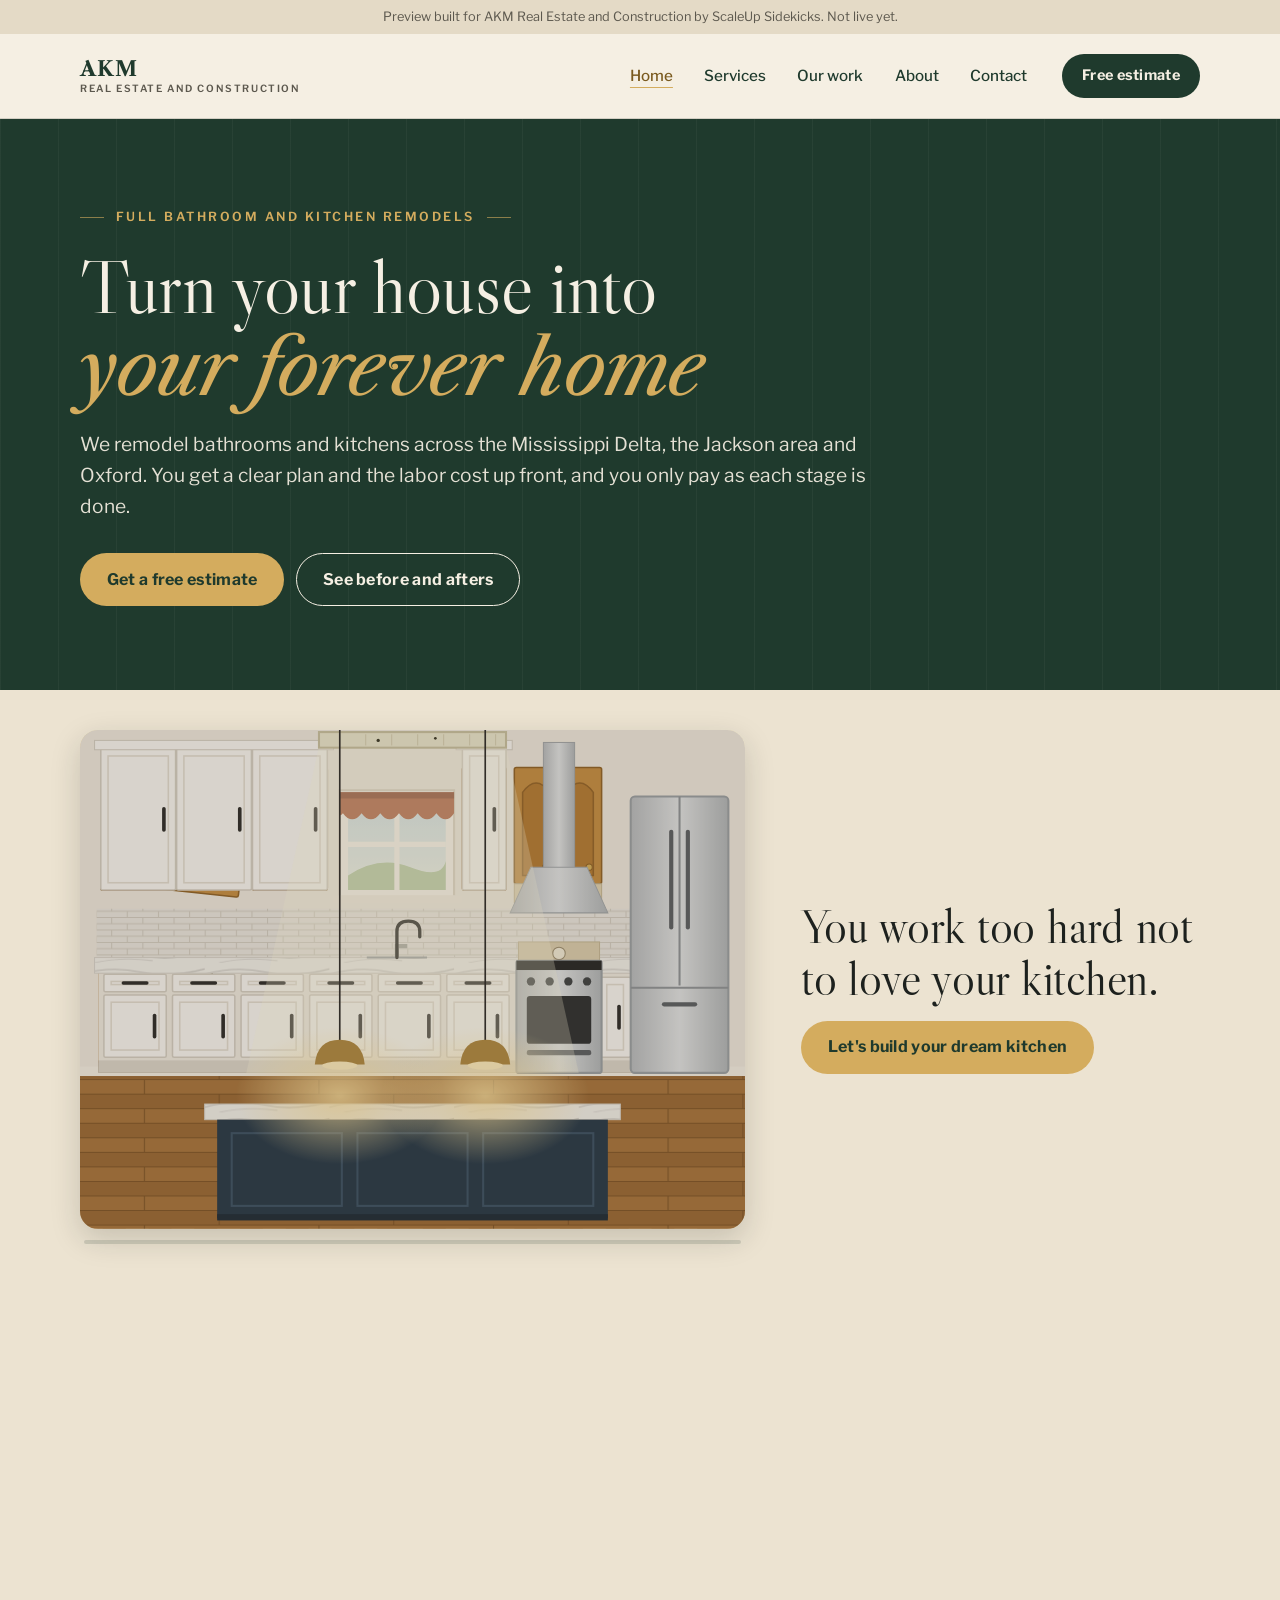
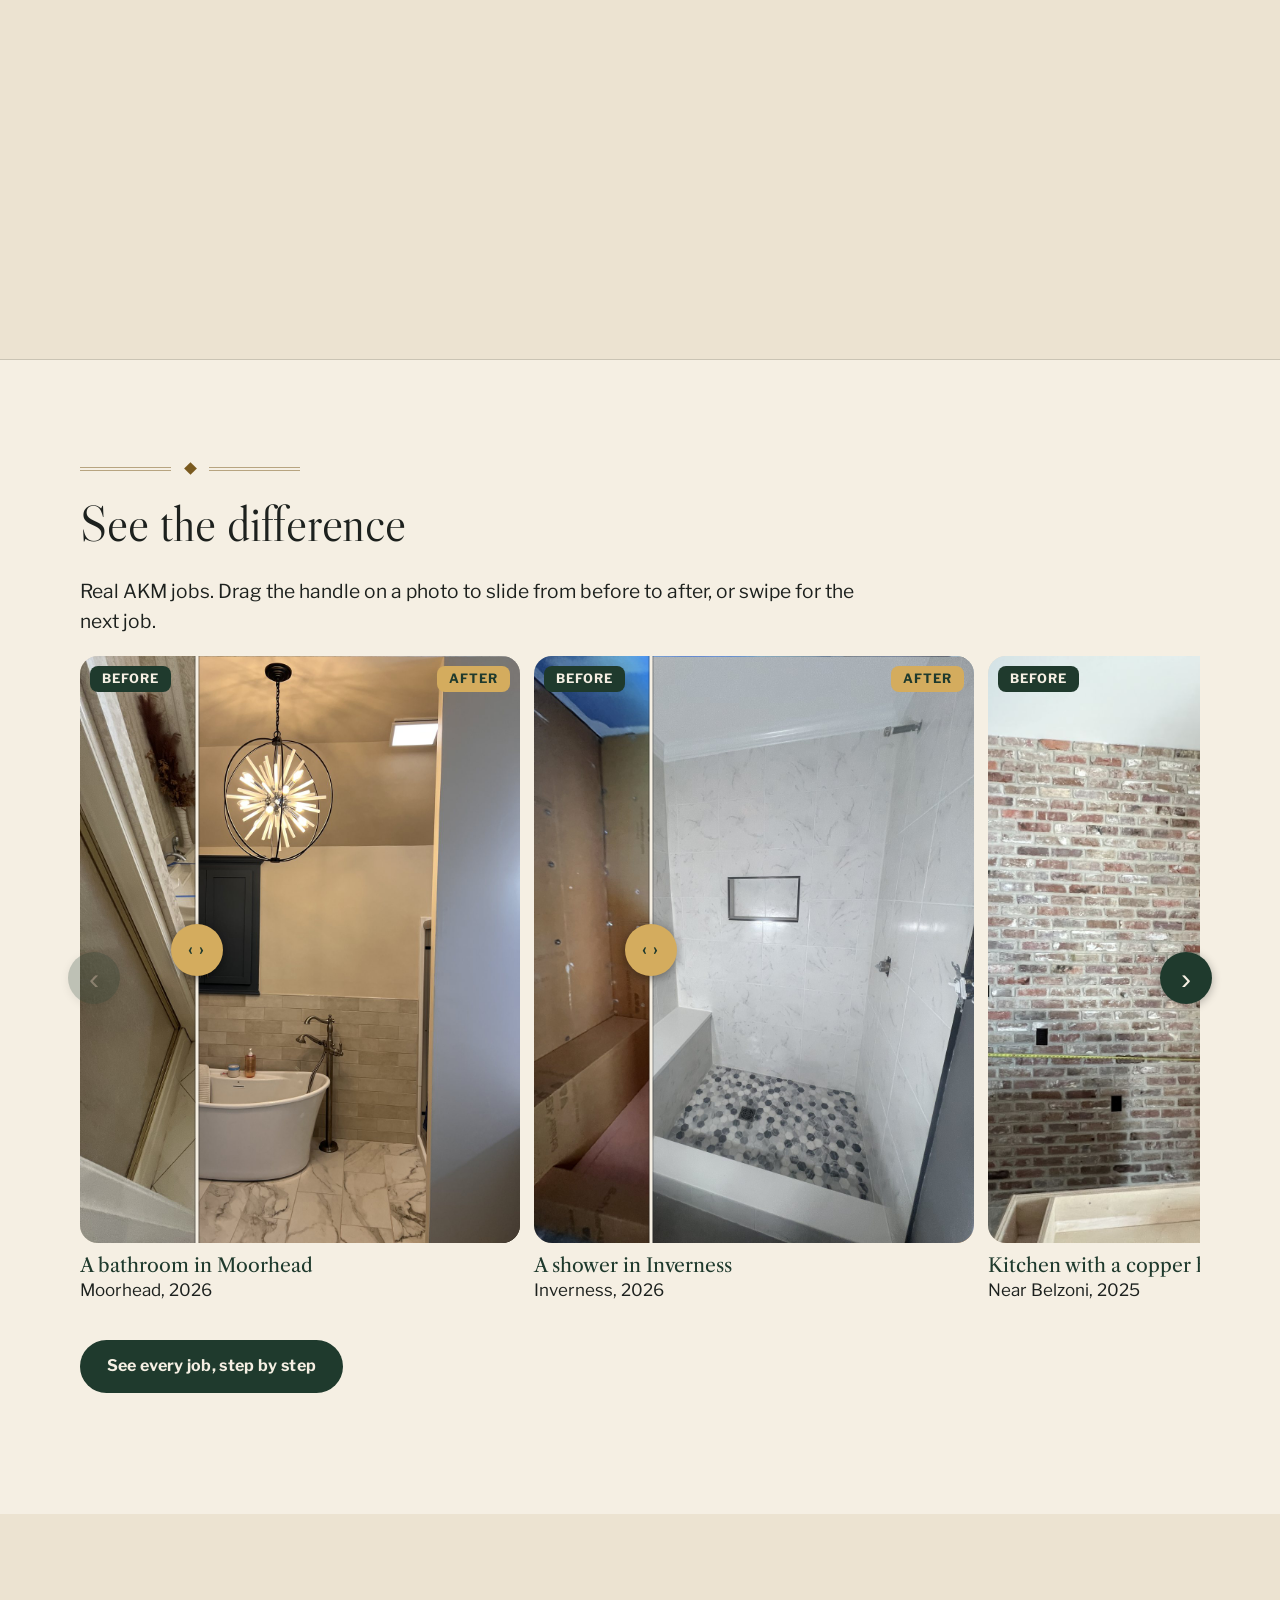
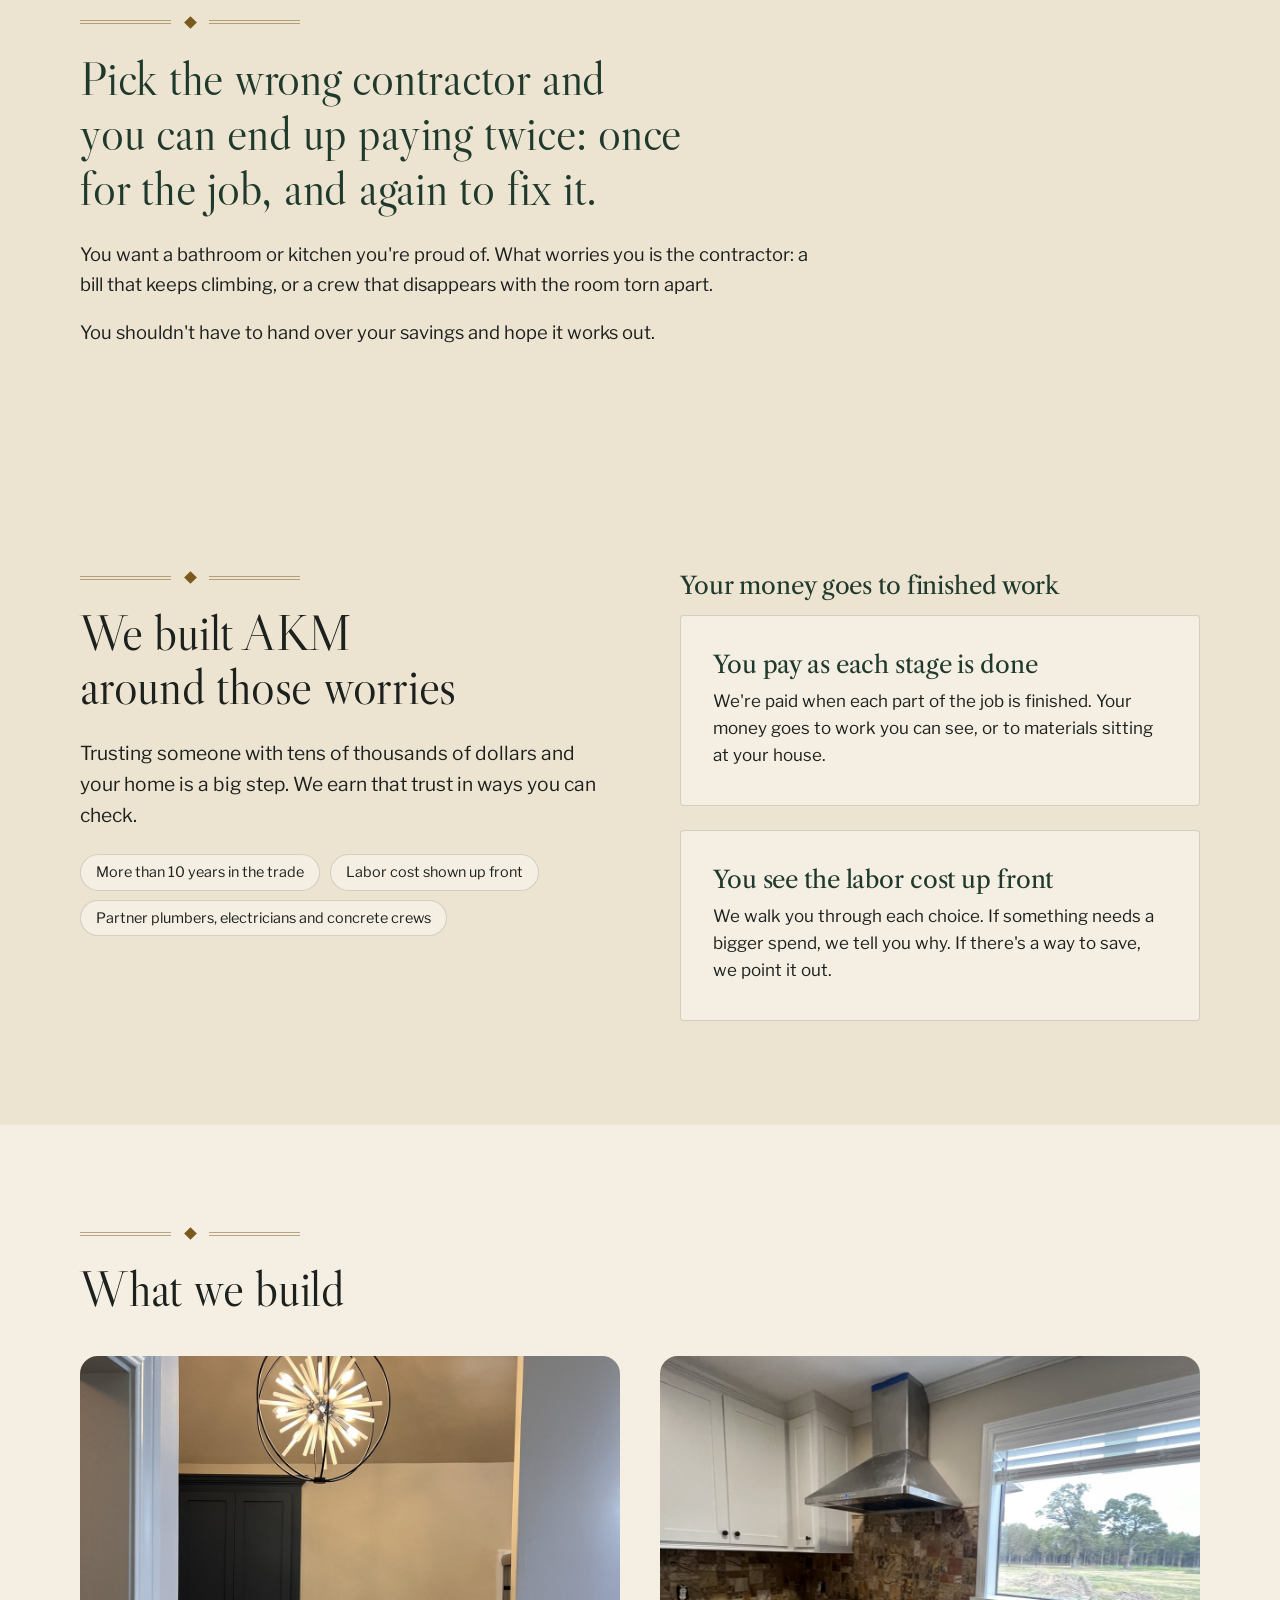
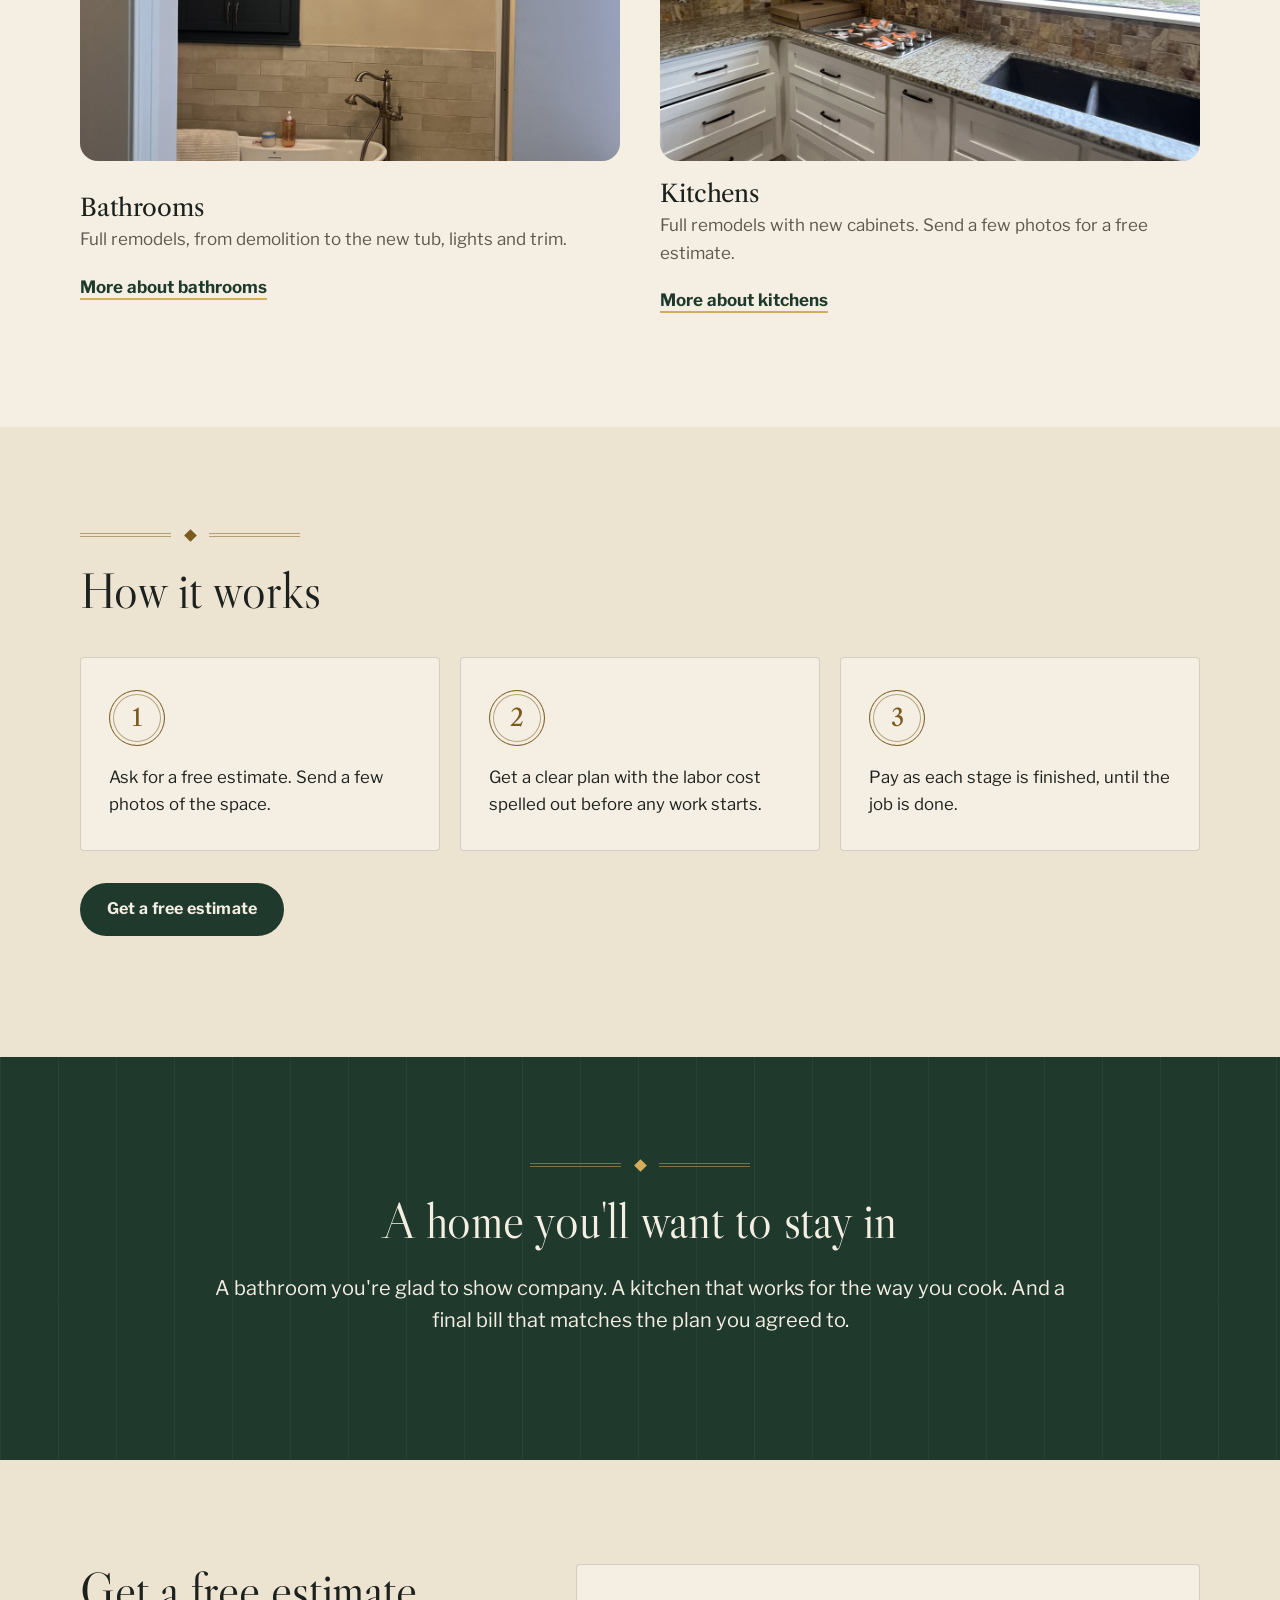
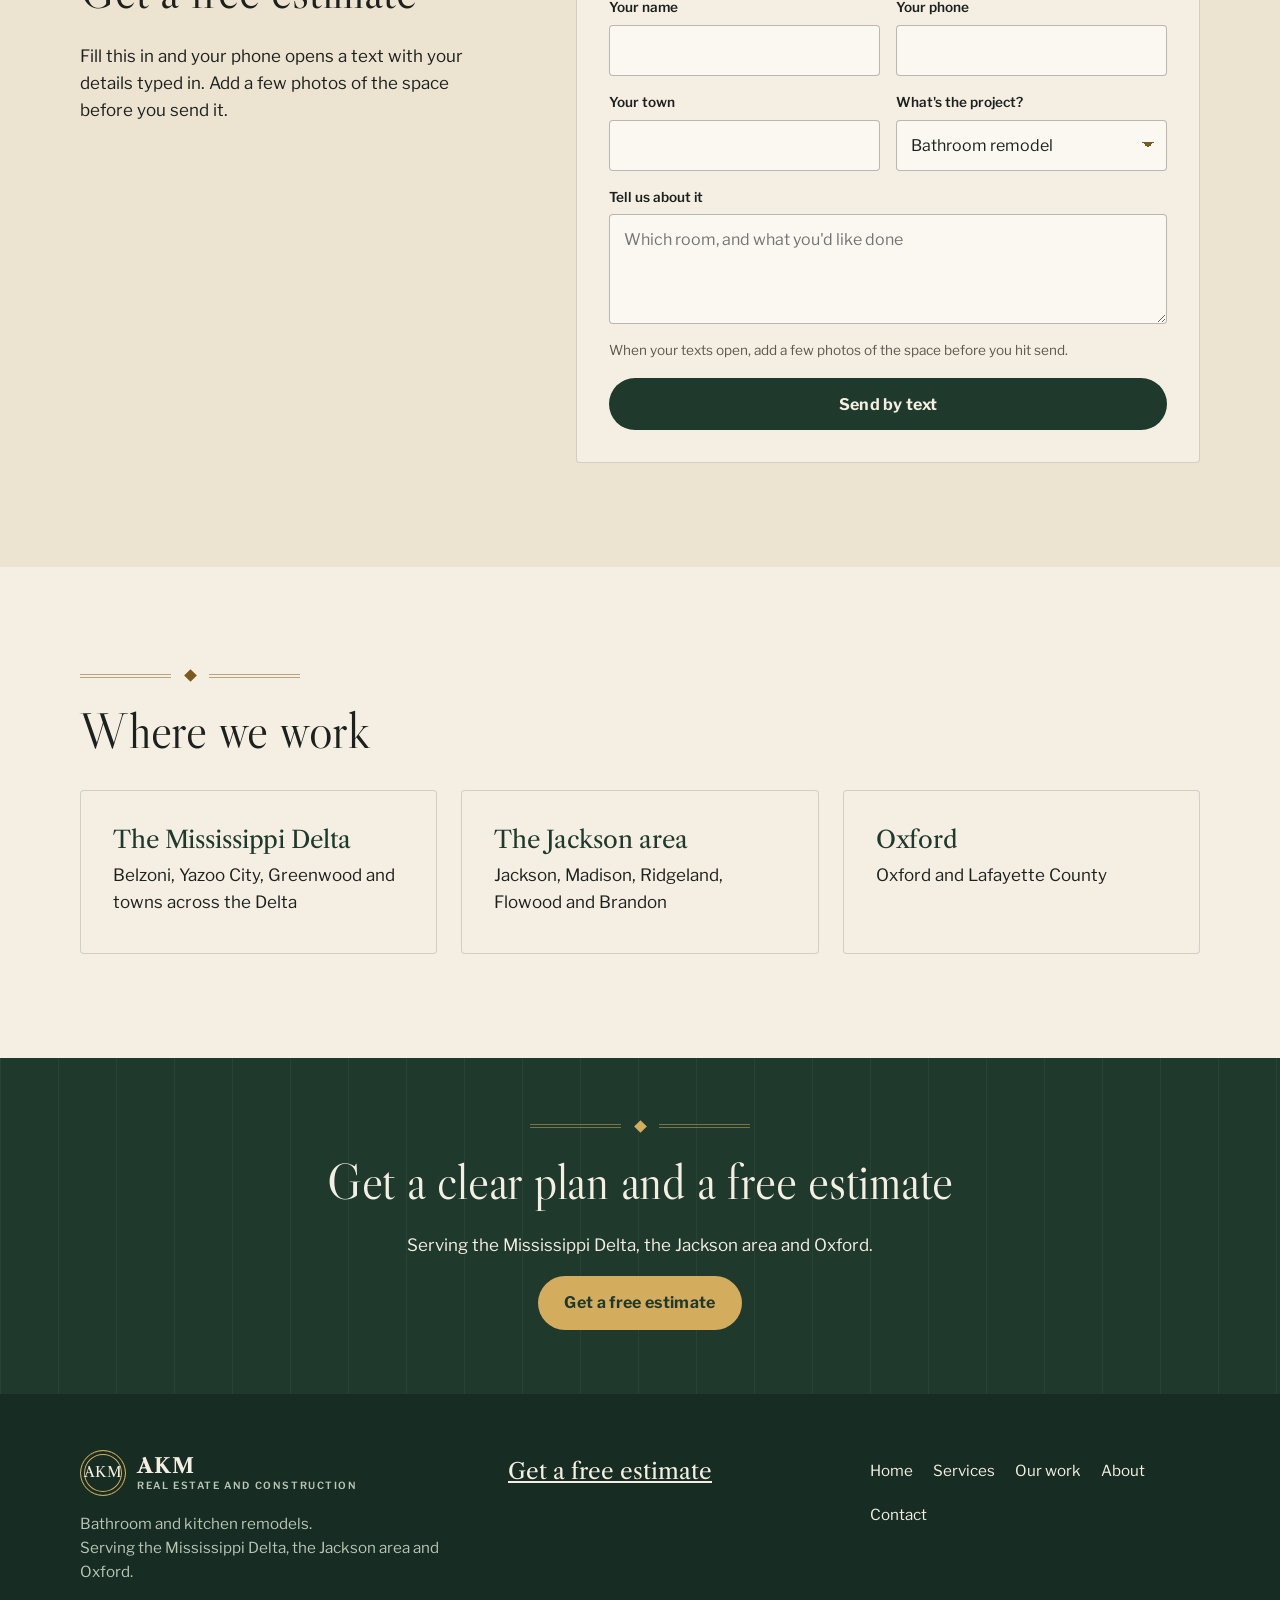
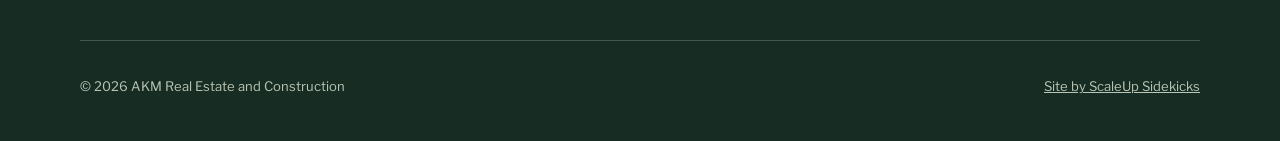
==== commit 020f6c2e: "Make the kitchen a scroll animation, drop the descriptors - The kitchen remodels as you scroll. It p" ====
--- a/clients/akm-construction/site/index.html
+++ b/clients/akm-construction/site/index.html
@@ -52,10 +52,11 @@
   </div>
 </section>
 
-<section class="kit on-paper-2" aria-labelledby="kit-h">
-  <div class="wrap kit-grid">
-    <div class="kit-stage">
-      <div class="kit-frame"><svg class="kit-svg" viewBox="0 0 640 480" role="img" aria-labelledby="kit-t"><title id="kit-t">An outdated kitchen that turns into a new one, one part at a time</title><defs>
+<section class="kit on-paper-2" aria-labelledby="kit-h" data-order="walls,cabinets,counters,appliances,floor,island,lighting">
+  <div class="kit-pin">
+    <div class="wrap kit-grid">
+      <div class="kit-stage">
+        <div class="kit-frame"><svg class="kit-svg" viewBox="0 0 640 480" role="img" aria-labelledby="kit-t"><title id="kit-t">An outdated kitchen that turns into a new one, one part at a time</title><defs>
   <pattern id="kWall" width="24" height="24" patternUnits="userSpaceOnUse"><rect width="24" height="24" fill="#e7d6a2"/><rect width="7" height="24" fill="#dcc58b"/><circle cx="15.5" cy="7" r="2.3" fill="#c98f6b"/><circle cx="15.5" cy="18" r="1.5" fill="#9fae7a"/></pattern>
   <pattern id="kSub" width="30" height="12" patternUnits="userSpaceOnUse"><rect width="30" height="12" fill="#eceae4"/><path d="M0 .5H30M0 6.5H30M.5 0V6M15.5 6V12" stroke="#d3cec5"/></pattern>
   <pattern id="kCheck" width="44" height="44" patternUnits="userSpaceOnUse"><rect width="44" height="44" fill="#d6c59c"/><rect width="22" height="22" fill="#bba678"/><rect x="22" y="22" width="22" height="22" fill="#bba678"/></pattern>
@@ -137,30 +138,15 @@
     <path d="M226 322 Q228 298 250 298 Q272 298 274 322 Z" fill="#b08a44"/><path d="M366 322 Q368 298 390 298 Q412 298 414 322 Z" fill="#b08a44"/>
     <ellipse cx="250" cy="323" rx="17" ry="4" fill="#ffefc2"/><ellipse cx="390" cy="323" rx="17" ry="4" fill="#ffefc2"/></g>
 </g><rect class="grime" width="640" height="480" fill="#4a3a1e" pointer-events="none"/></svg></div>
-      <p class="kit-caption" aria-live="polite"><span class="kit-hint">Tap a part of the kitchen to fix it.</span></p>
-    </div>
-    <div class="kit-copy">
-      <h2 id="kit-h">You work too hard not to love your kitchen.</h2>
-      <p>Tap any part of this kitchen to fix it, or watch the whole room come together.</p>
-      <div class="btn-row">
-        <button class="btn btn-green" type="button" data-kit="play">Remodel it</button>
-        <button class="btn btn-line kit-reset" type="button" data-kit="reset">Start over</button>
-      </div>
-      <ul class="kit-chips" aria-label="Parts of the kitchen">
-        <li><button class="kit-chip" type="button" aria-pressed="false" data-part="walls" data-pain="Old wallpaper and grease on the drywall." data-fix="Fresh paint and tile that wipes clean.">Walls and backsplash</button></li>
-        <li><button class="kit-chip" type="button" aria-pressed="false" data-part="cabinets" data-pain="Doors that sag and drawers that stick." data-fix="New cabinets, hung straight and built to last.">Cabinets</button></li>
-        <li><button class="kit-chip" type="button" aria-pressed="false" data-part="counters" data-pain="Laminate that&#x27;s cracked and peeling." data-fix="Stone counters you&#x27;ll want to show off.">Counters</button></li>
-        <li><button class="kit-chip" type="button" aria-pressed="false" data-part="appliances" data-pain="Mismatched appliances from another decade." data-fix="A matched set that fits the space.">Appliances</button></li>
-        <li><button class="kit-chip" type="button" aria-pressed="false" data-part="floor" data-pain="A floor worn down to the backing." data-fix="New floors, wall to wall.">Floor</button></li>
-        <li><button class="kit-chip" type="button" aria-pressed="false" data-part="island" data-pain="No room to prep or gather." data-fix="An island the whole family ends up at.">Island</button></li>
-        <li><button class="kit-chip" type="button" aria-pressed="false" data-part="lighting" data-pain="One buzzing light for the whole room." data-fix="Warm pendants right where you work.">Lighting</button></li>
-      </ul>
-      <div class="kit-done" hidden>
-        <p>That&#x27;s a kitchen you&#x27;ll want to come home to.</p>
+        <div class="kit-progress" aria-hidden="true"><span></span></div>
+      </div>
+      <div class="kit-copy">
+        <h2 id="kit-h">You work too hard not to love your kitchen.</h2>
         <a class="btn btn-brass" href="#quote" data-project="Kitchen remodel">Let&#x27;s build your dream kitchen</a>
       </div>
     </div>
   </div>
+  <div class="kit-runway" aria-hidden="true"></div>
 </section>
 
 <section class="section on-paper see" id="see-the-difference">
--- a/clients/akm-construction/site/styles.css
+++ b/clients/akm-construction/site/styles.css
@@ -909,50 +909,35 @@
 .hook-body { display: grid; gap: 0; max-width: 62ch; }
 .hook-body p { font-size: 1.15rem; }
 
-/* ---------- The kitchen that remodels itself (right after the hero) ---------- */
-.kit { padding: 1.5rem 0 3rem; border-bottom: 1px solid var(--line); }
-.kit-grid { display: grid; gap: 1.5rem; align-items: center; }
+/* ---------- The kitchen that remodels itself as you scroll (right after the hero) ---------- */
+.kit { position: relative; border-bottom: 1px solid var(--line); }
+.kit-pin { padding: 1rem 0 1.5rem; }
+.kit.kit-on .kit-pin { position: sticky; top: 0; }
+.kit-runway { display: none; }
+.kit.kit-on .kit-runway { display: block; height: 75vh; height: 75svh; }
+.kit-grid { display: grid; gap: 1.1rem; align-items: center; }
 .kit-stage { min-width: 0; }
 .kit-frame { border-radius: var(--radius-photo); overflow: hidden; box-shadow: 0 10px 30px rgba(29, 33, 30, 0.18); background: #f1ece3; }
 .kit-svg { display: block; width: 100%; height: auto; }
-.kit-svg .part { cursor: pointer; }
-.kit-svg .v-old, .kit-svg .v-new { transition: opacity 0.55s ease; }
-.kit-svg .v-new { opacity: 0; }
+.kit-svg .v-old, .kit-svg .v-new { transition: opacity 0.45s ease; }
+.kit-svg .v-new { opacity: 0; transform-box: fill-box; transform-origin: 50% 100%; }
 .kit-svg .part.is-new .v-old { opacity: 0; }
-.kit-svg .part.is-new .v-new { opacity: 1; animation: kitIn 0.65s cubic-bezier(.2, .8, .2, 1); }
-.kit-svg .v-new { transform-box: fill-box; transform-origin: 50% 100%; }
+.kit-svg .part.is-new .v-new { opacity: 1; animation: kitIn 0.55s cubic-bezier(.2, .8, .2, 1); }
 @keyframes kitIn { from { transform: translateY(8px) scale(0.98); } to { transform: none; } }
-.kit-svg .grime { opacity: calc(var(--grime, 1) * 0.2); transition: opacity 0.6s ease; }
+.kit-svg .grime { opacity: calc(var(--grime, 1) * 0.2); transition: opacity 0.2s linear; }
 .kit-svg .flicker { animation: flick 3.4s infinite; }
 @keyframes flick { 0%, 100% { opacity: .28; } 7% { opacity: .05; } 9% { opacity: .28; } 51% { opacity: .24; } 53% { opacity: .03; } 55% { opacity: .26; } }
-.kit-caption { margin: 0.9rem 0 0; min-height: 3.2em; font-size: 1.02rem; line-height: 1.45; max-width: none; }
-.kit-hint { color: var(--muted); }
-.kit-pain { color: var(--muted); text-decoration: line-through; text-decoration-color: rgba(176, 96, 63, 0.8); }
-.kit-fix { display: block; color: var(--green); font-weight: 700; }
-.kit-copy h2 { font-size: clamp(2rem, 6.2vw, 3rem); margin-bottom: 0.6rem; }
-.kit-copy .btn-row { margin: 1.1rem 0 1.1rem; }
-.kit-reset { color: var(--green); }
-.kit-chips { list-style: none; margin: 0; padding: 0; display: flex; flex-wrap: wrap; gap: 8px; }
-.kit-chip {
-  min-height: 40px; padding: 0.45rem 0.9rem;
-  font: 600 0.9rem/1 var(--sans);
-  color: var(--green); background: var(--paper);
-  border: 1.5px solid rgba(31, 58, 45, 0.35); border-radius: 999px; cursor: pointer;
-}
-.kit-chip[aria-pressed="true"] { background: var(--green); color: var(--paper); border-color: var(--green); }
-.kit-chip[aria-pressed="true"]::before { content: "\2713  "; color: var(--brass); }
-.kit-done { margin-top: 1.4rem; display: grid; gap: 0.8rem; justify-items: start; animation: kitDone 0.5s ease; }
-.kit-done[hidden] { display: none; }
-.kit-done p { font-family: var(--serif-text); font-size: 1.3rem; color: var(--green); margin: 0; }
-@keyframes kitDone { from { opacity: 0; transform: translateY(6px); } to { opacity: 1; transform: none; } }
-@media (min-width: 900px) {
-  .kit { padding: 3.5rem 0 4.5rem; }
-  .kit-grid { grid-template-columns: 1.25fr 0.75fr; gap: 3.5rem; }
-}
-@media (prefers-reduced-motion: reduce) {
-  .kit-svg .flicker, .kit-svg .part.is-new .v-new, .kit-done { animation: none; }
-  .kit-svg .v-old, .kit-svg .v-new, .kit-svg .grime { transition: none; }
-}
 .kit-svg .hood-new { transition: opacity 0.4s ease; }
 .kit-svg:not(.cab-new) .hood-new { opacity: 0; }
-@media (prefers-reduced-motion: reduce) { .kit-svg .hood-new { transition: none; } }
+.kit-progress { height: 4px; margin: 0.7rem 4px 0; border-radius: 4px; background: rgba(31, 58, 45, 0.15); overflow: hidden; }
+.kit-progress span { display: block; height: 100%; width: calc(var(--p, 0) * 100%); background: var(--brass-ink); border-radius: 4px; }
+.kit-copy { display: grid; gap: 1rem; justify-items: start; }
+.kit-copy h2 { font-size: clamp(1.8rem, 6.4vw, 3rem); margin: 0; }
+@media (min-width: 900px) {
+  .kit-pin { padding: 2.5rem 0; }
+  .kit-grid { grid-template-columns: 1.25fr 0.75fr; gap: 3.5rem; }
+}
+@media (prefers-reduced-motion: reduce) {
+  .kit-svg .flicker, .kit-svg .part.is-new .v-new { animation: none; }
+  .kit-svg .v-old, .kit-svg .v-new, .kit-svg .grime, .kit-svg .hood-new { transition: none; }
+}
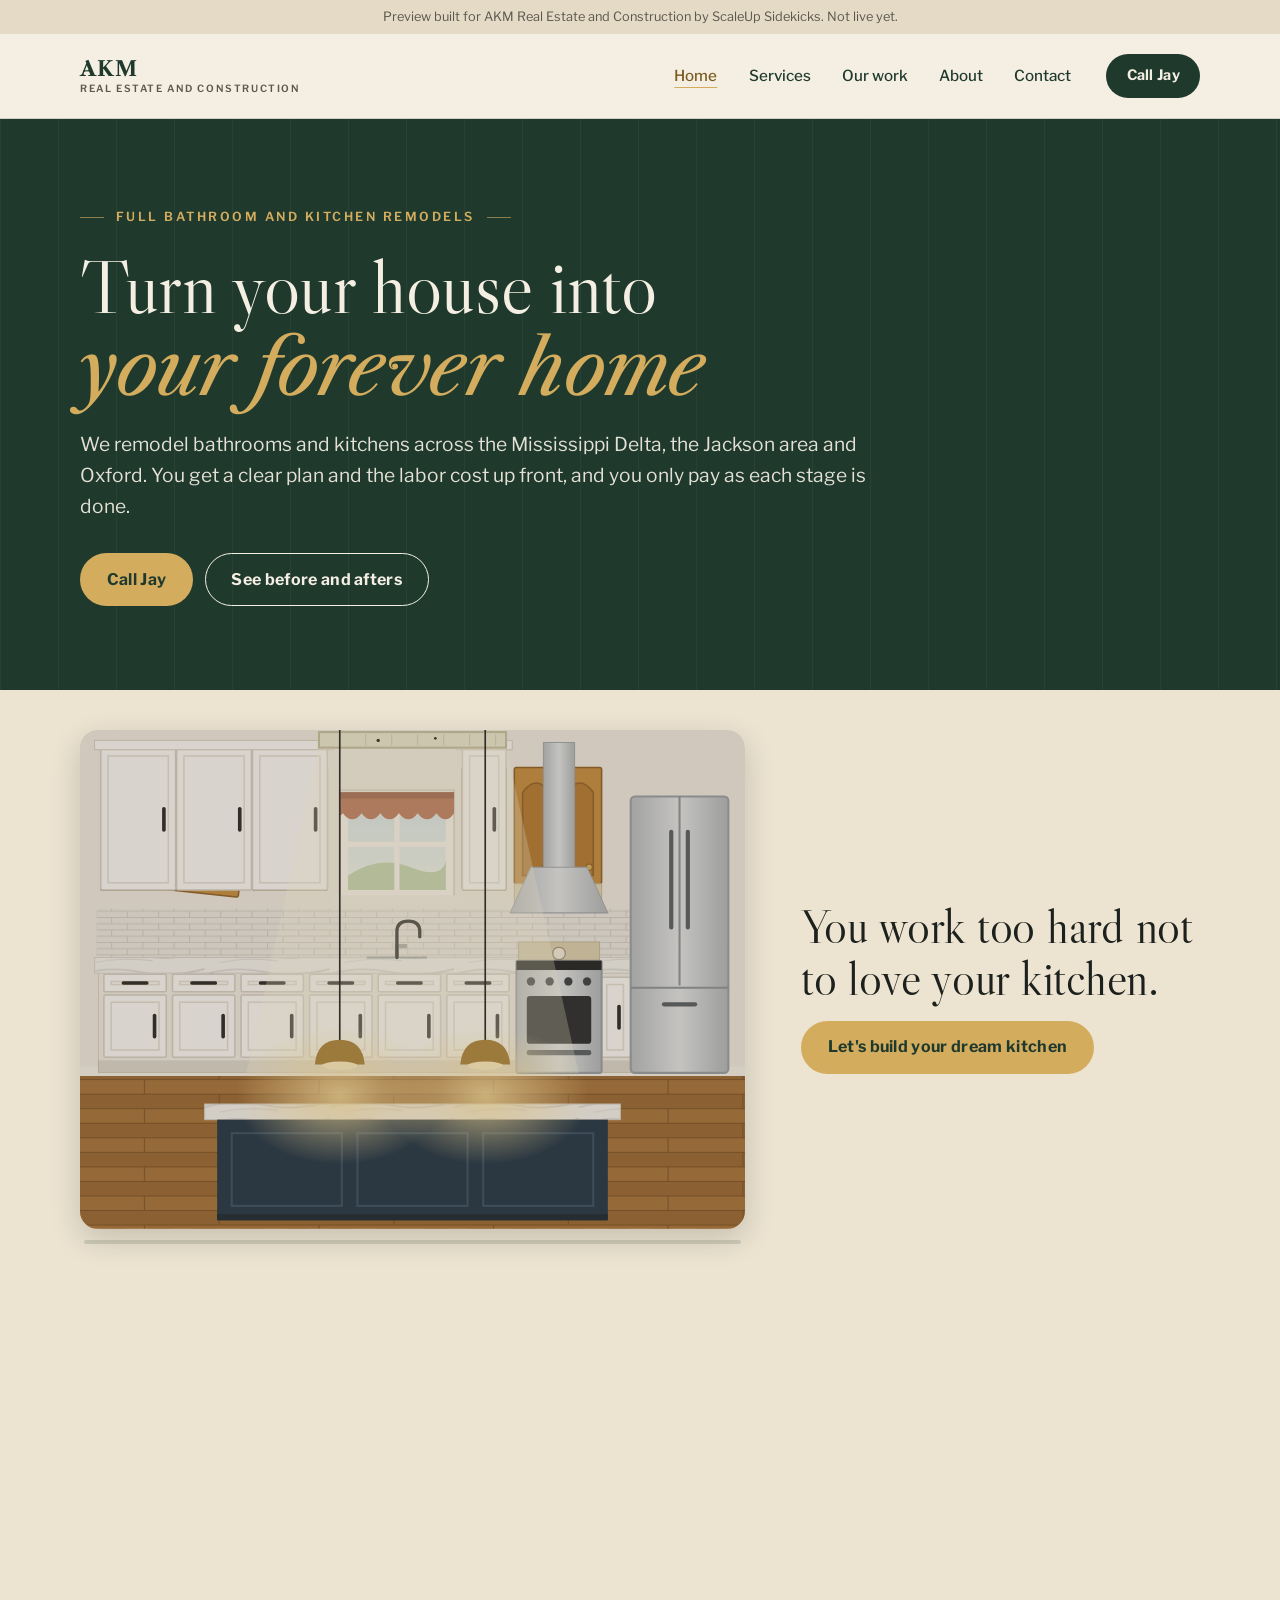
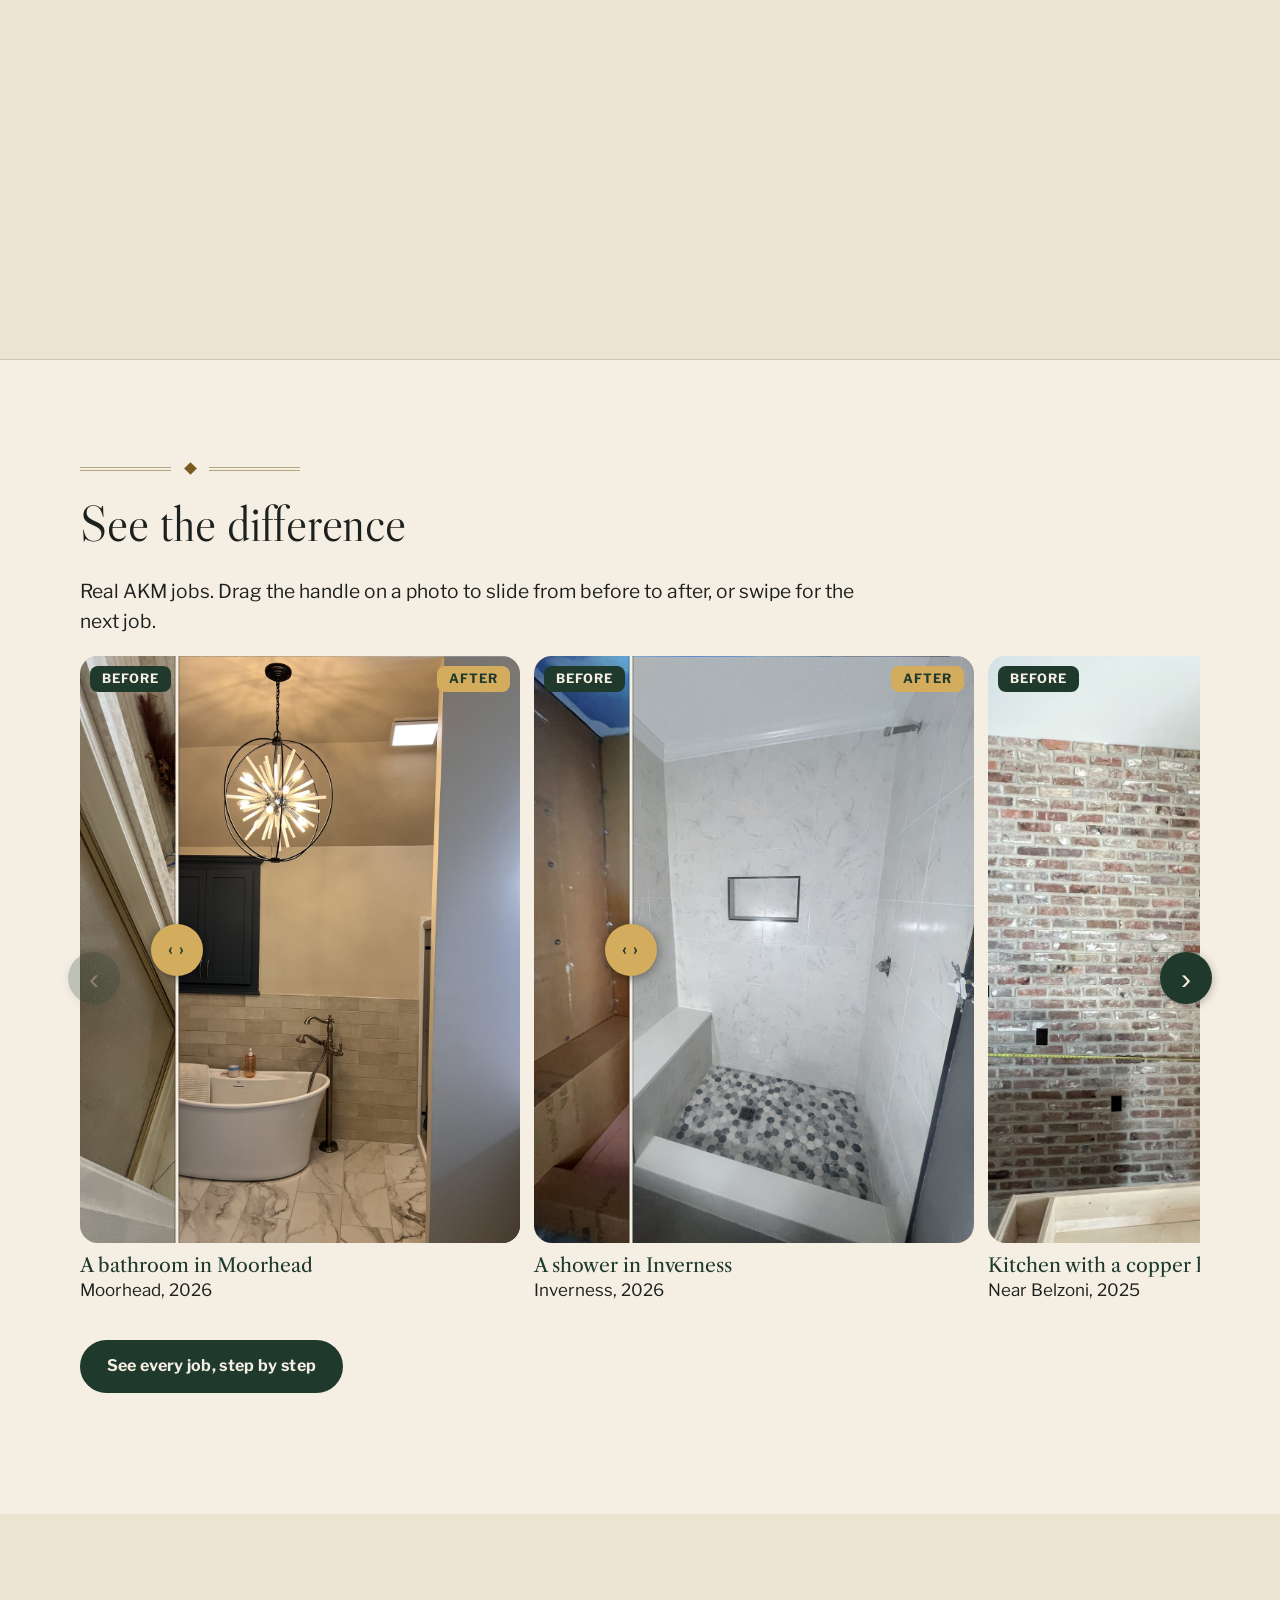
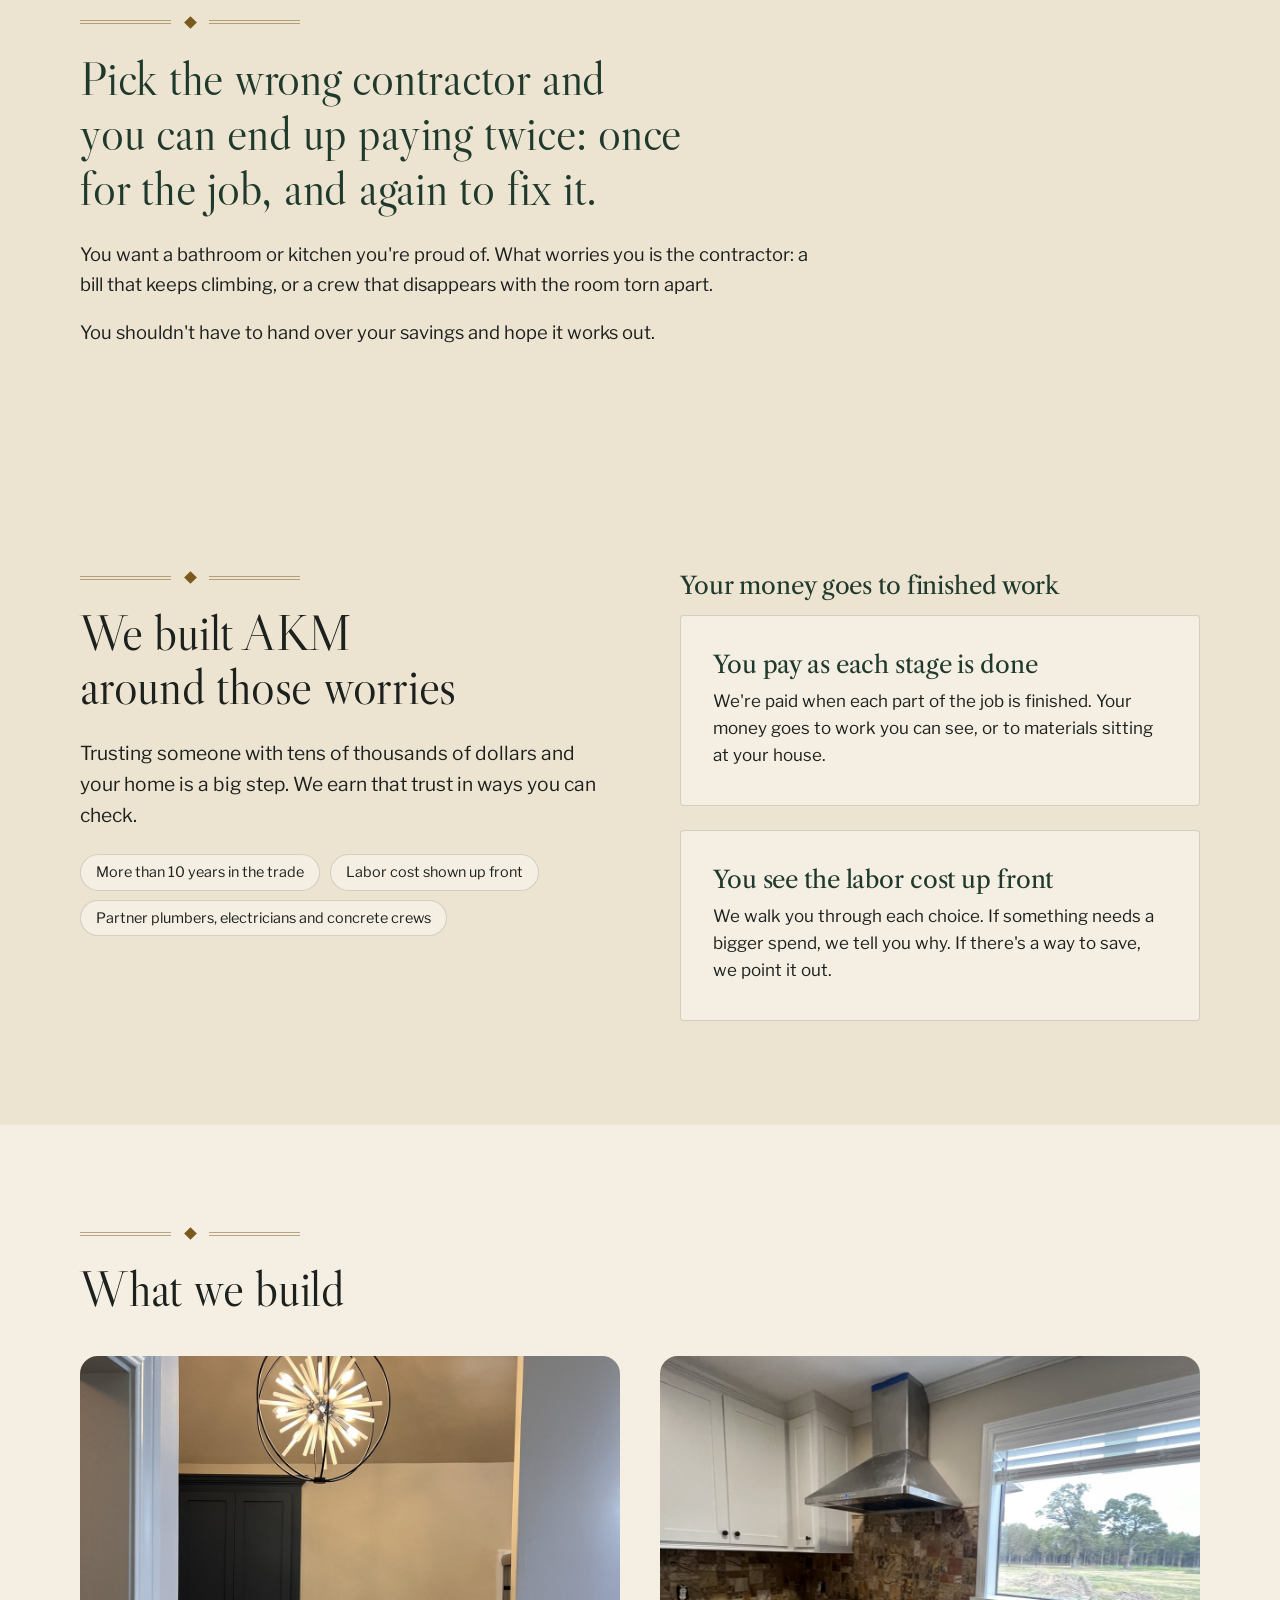
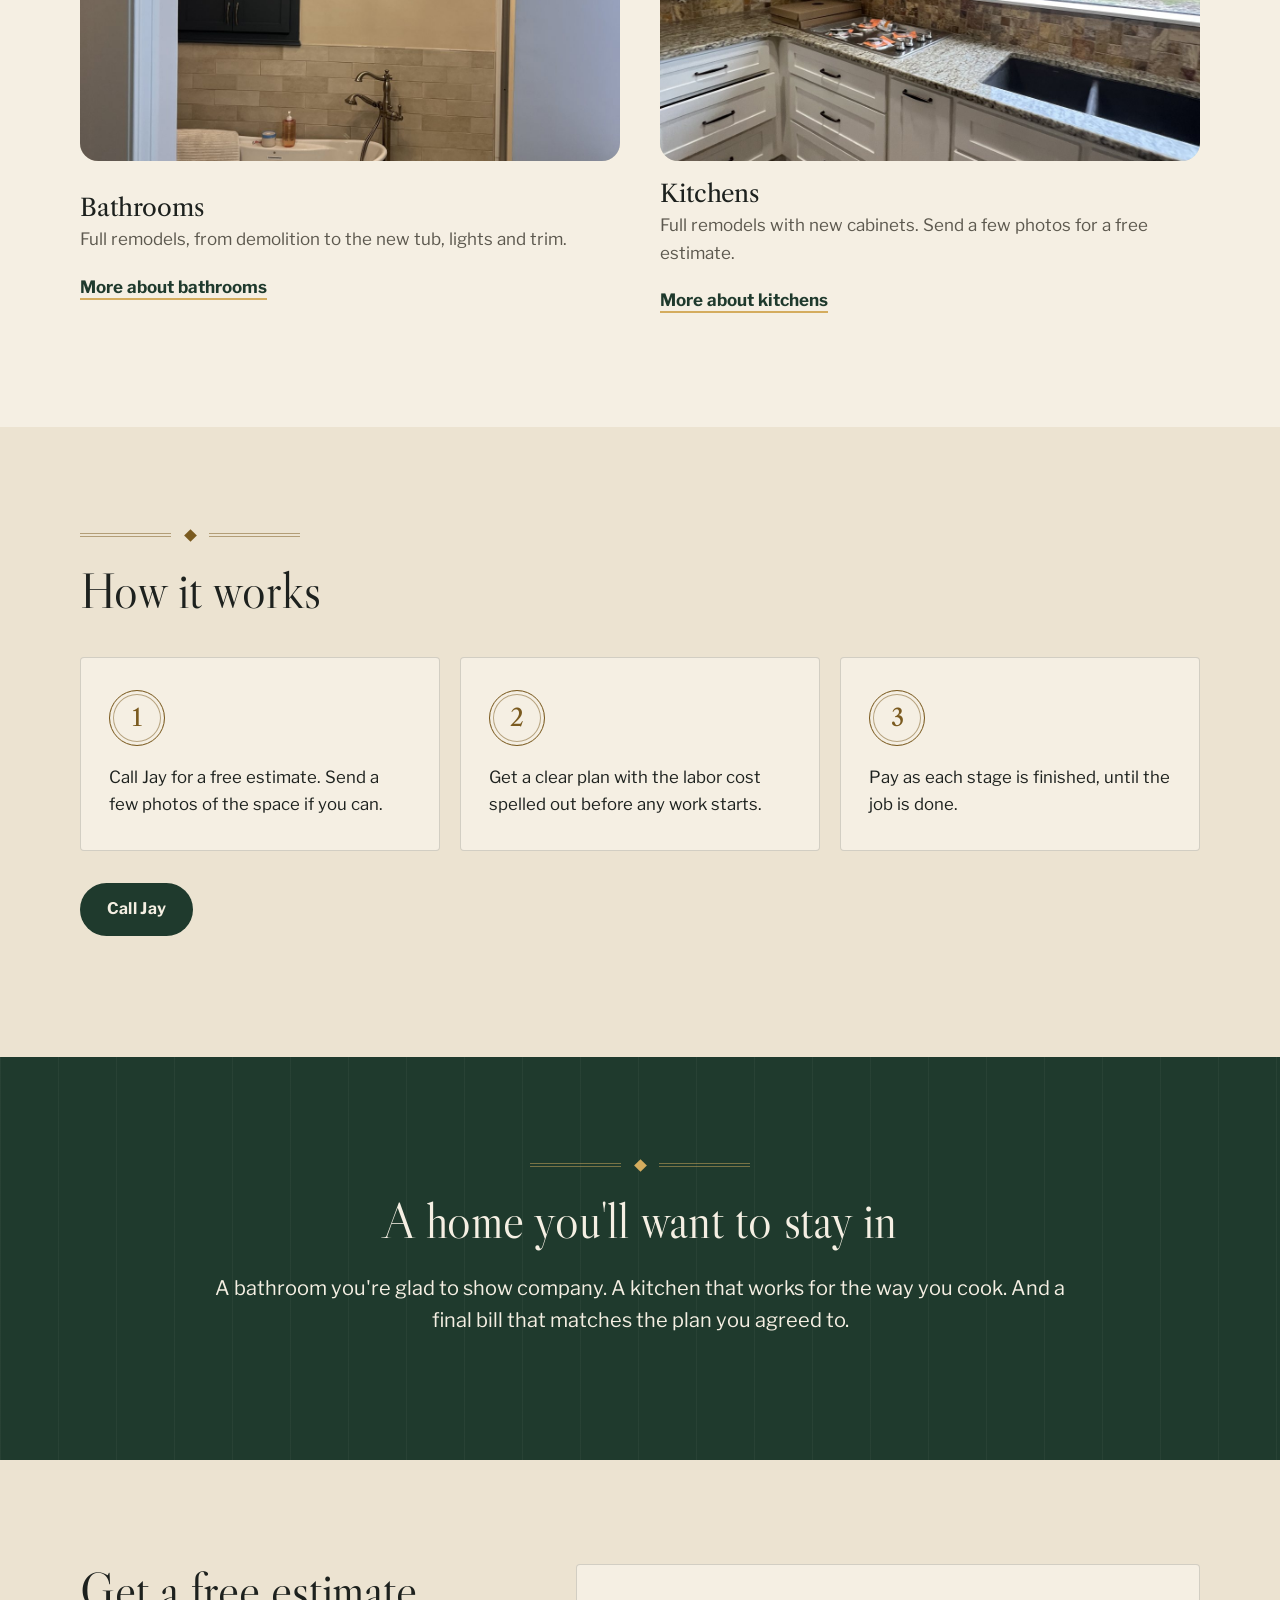
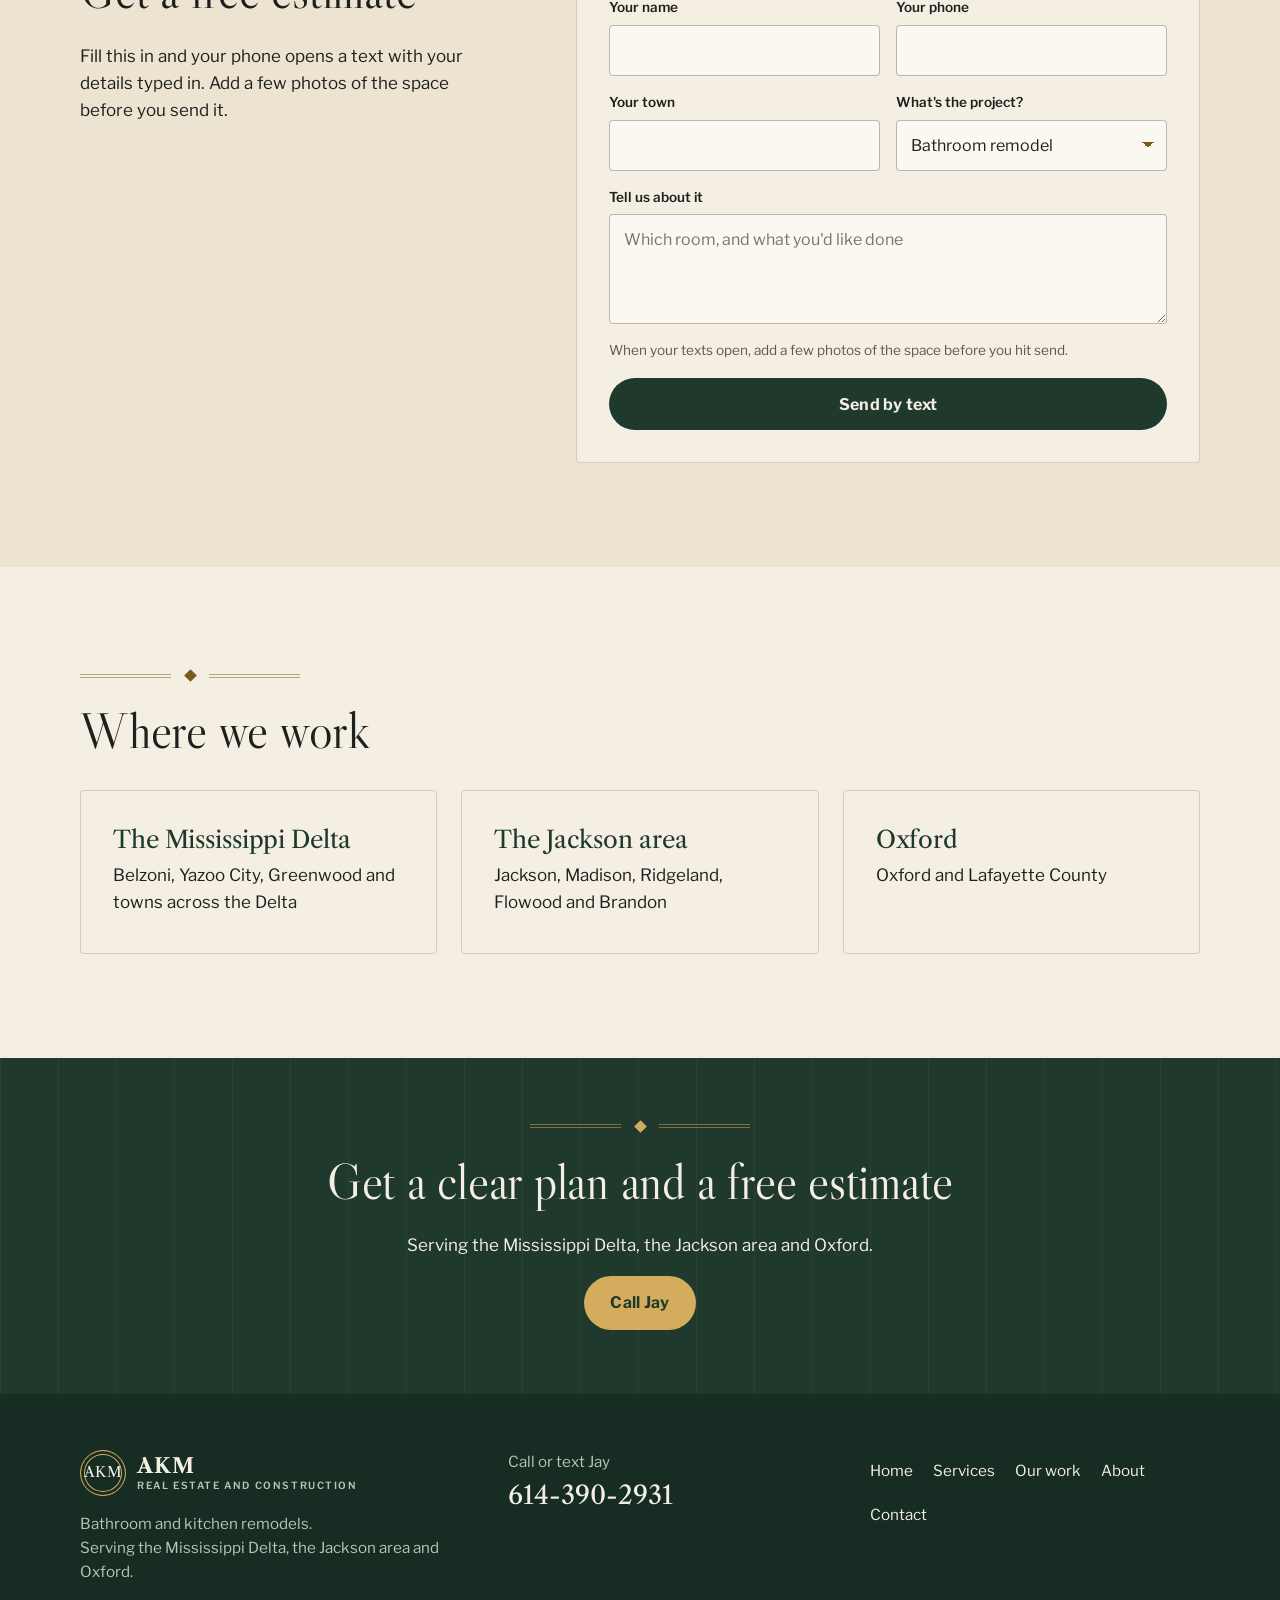
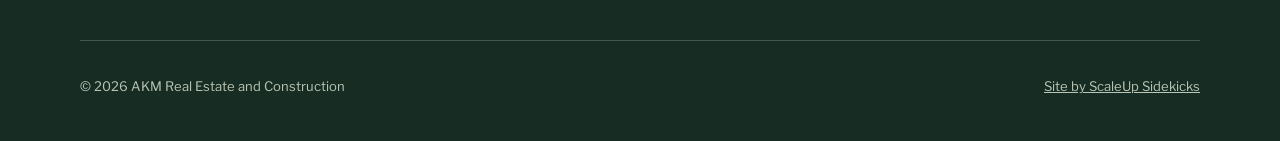
==== commit d35a70e3: "Make every main button "Call Jay" People in the Delta know Jay personally, so the buttons lead with " ====
--- a/clients/akm-construction/site/index.html
+++ b/clients/akm-construction/site/index.html
@@ -31,7 +31,7 @@
           <li><a href="contact.html">Contact</a></li>
         </ul>
       </nav>
-      <a class="header-phone" data-phone="tel" hidden><small>Call or text</small><span data-phone-text></span></a>
+      <a class="btn btn-green header-cta" data-phone="tel" hidden>Call Jay</a>
       <a class="btn btn-green header-cta" data-no-phone href="#quote">Free estimate</a>
       <button class="menu-toggle" type="button" aria-expanded="false" aria-controls="site-nav" aria-label="Menu"><span></span></button>
     </div>
@@ -45,7 +45,8 @@
       <h1>Turn your house into <em>your forever home</em></h1>
       <p class="lede">We remodel bathrooms and kitchens across the Mississippi Delta, the Jackson area and Oxford. You get a clear plan and the labor cost up front, and you only pay as each stage is done.</p>
       <div class="btn-row">
-        <a class="btn btn-brass" href="#quote">Get a free estimate</a>
+        <a class="btn btn-brass" data-phone="tel" hidden>Call Jay</a>
+        <a class="btn btn-brass" data-no-phone href="#quote">Get a free estimate</a>
         <a class="btn btn-line" href="#see-the-difference">See before and afters</a>
       </div>
     </div>
@@ -259,11 +260,11 @@
     <div class="ornament" aria-hidden="true"><span></span></div>
     <h2>How it works</h2>
     <ol class="steps">
-      <li><span>Ask for a free estimate. Send a few photos of the space.</span></li>
+      <li><span>Call Jay for a free estimate. Send a few photos of the space if you can.</span></li>
       <li><span>Get a clear plan with the labor cost spelled out before any work starts.</span></li>
       <li><span>Pay as each stage is finished, until the job is done.</span></li>
     </ol>
-    <p style="margin-top:2rem"><a class="btn btn-green" href="#quote">Get a free estimate</a></p>
+    <p style="margin-top:2rem"><a class="btn btn-green" data-phone="tel" hidden>Call Jay</a><a class="btn btn-green" data-no-phone href="#quote">Get a free estimate</a></p>
   </div>
 </section>
 
@@ -327,8 +328,8 @@
     <h2>Get a clear plan and a free estimate</h2>
     <p>Serving the Mississippi Delta, the Jackson area and Oxford.</p>
     <div class="btn-row">
-      <a class="btn btn-brass" href="#quote">Get a free estimate</a>
-      <a class="btn btn-line" data-phone="tel" hidden>Call <span data-phone-text></span></a>
+      <a class="btn btn-brass" data-phone="tel" hidden>Call Jay</a>
+      <a class="btn btn-brass" data-no-phone href="#quote">Get a free estimate</a>
     </div>
   </div>
 </section>
@@ -343,7 +344,7 @@
       </div>
       <div>
         <div data-phone-block hidden>
-          <p style="margin:0">Call or text</p>
+          <p style="margin:0">Call or text Jay</p>
           <a class="footer-phone" data-phone="tel" hidden><span data-phone-text></span></a>
         </div>
         <a class="footer-cta" data-no-phone href="#quote">Get a free estimate</a>
@@ -367,8 +368,8 @@
 
 <div class="call-bar">
   <a class="btn btn-brass" data-no-phone href="#quote">Get a free estimate</a>
-  <a class="btn btn-brass" data-phone="tel" hidden>Call</a>
-  <a class="btn btn-line" data-phone="sms" hidden>Text</a>
+  <a class="btn btn-brass" data-phone="tel" hidden>Call Jay</a>
+  <a class="btn btn-line" data-phone="sms" hidden>Text Jay</a>
 </div>
 
 <script src="site.js"></script>
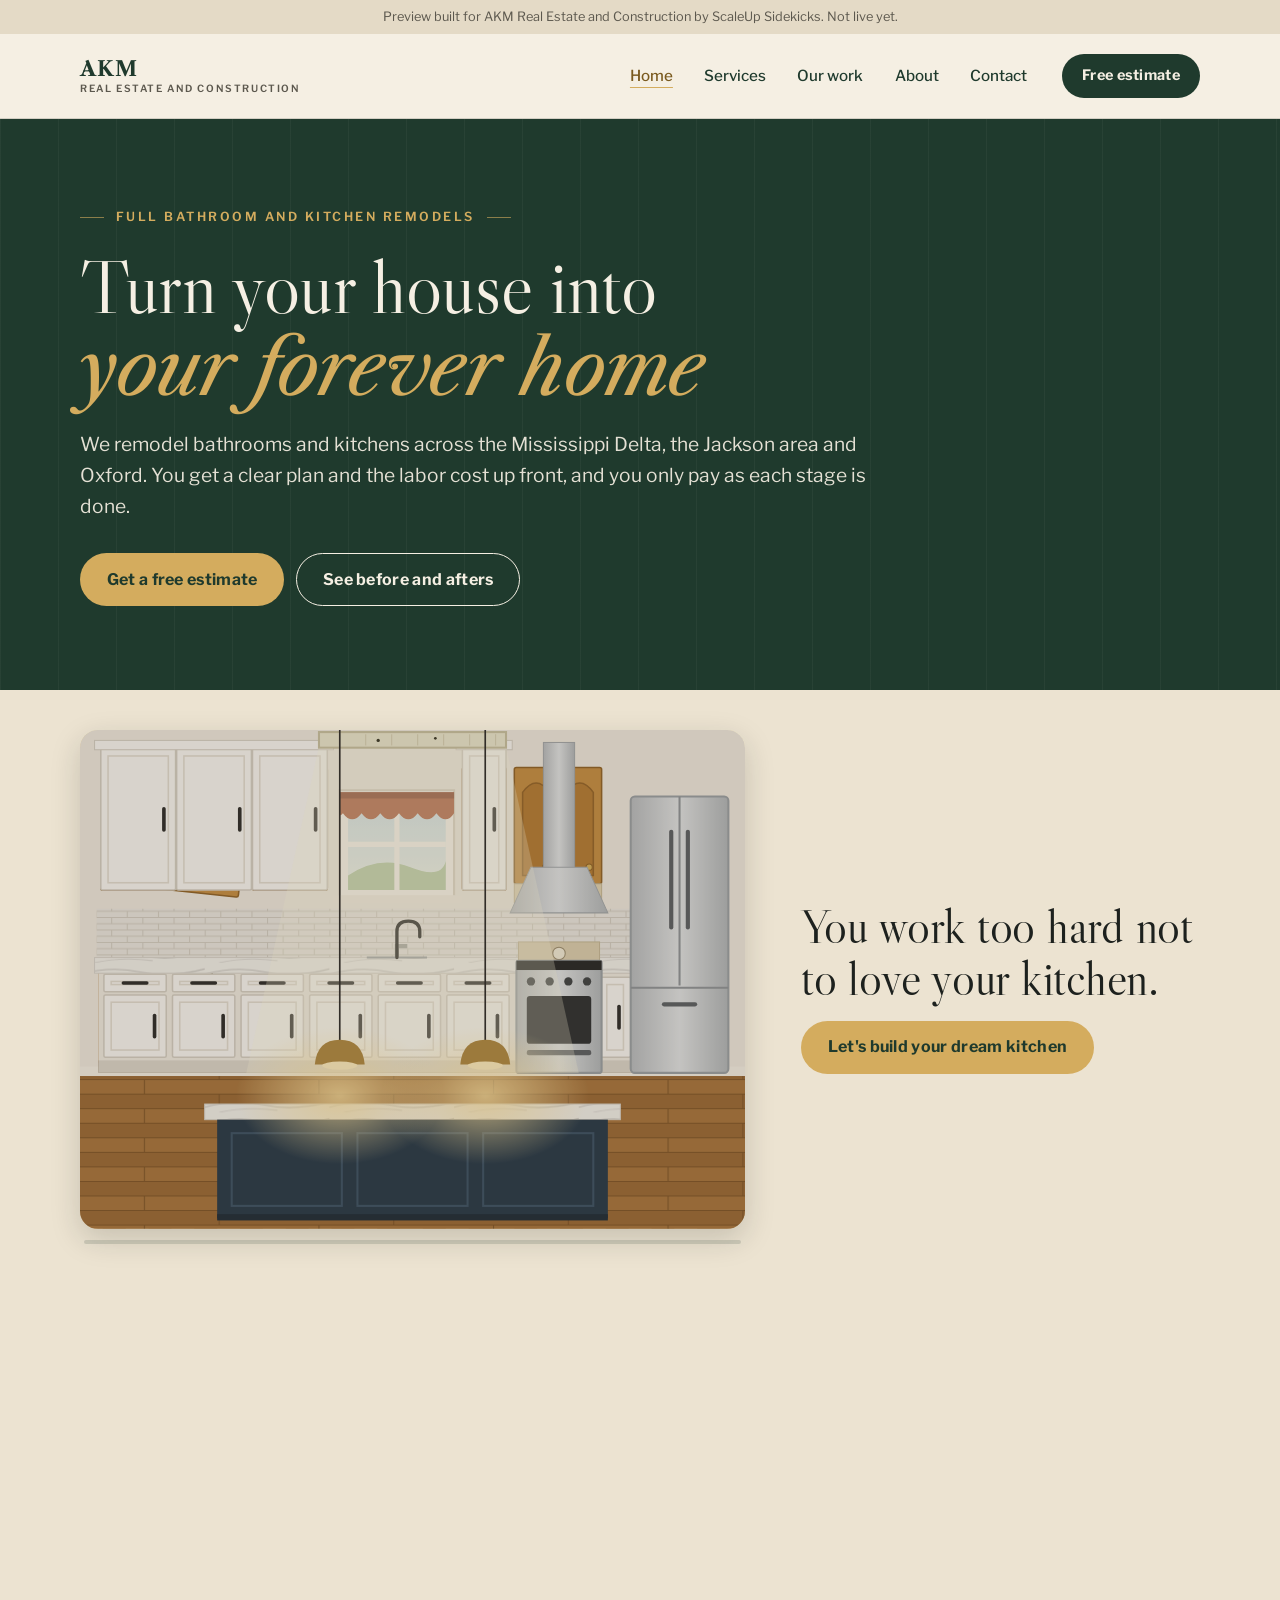
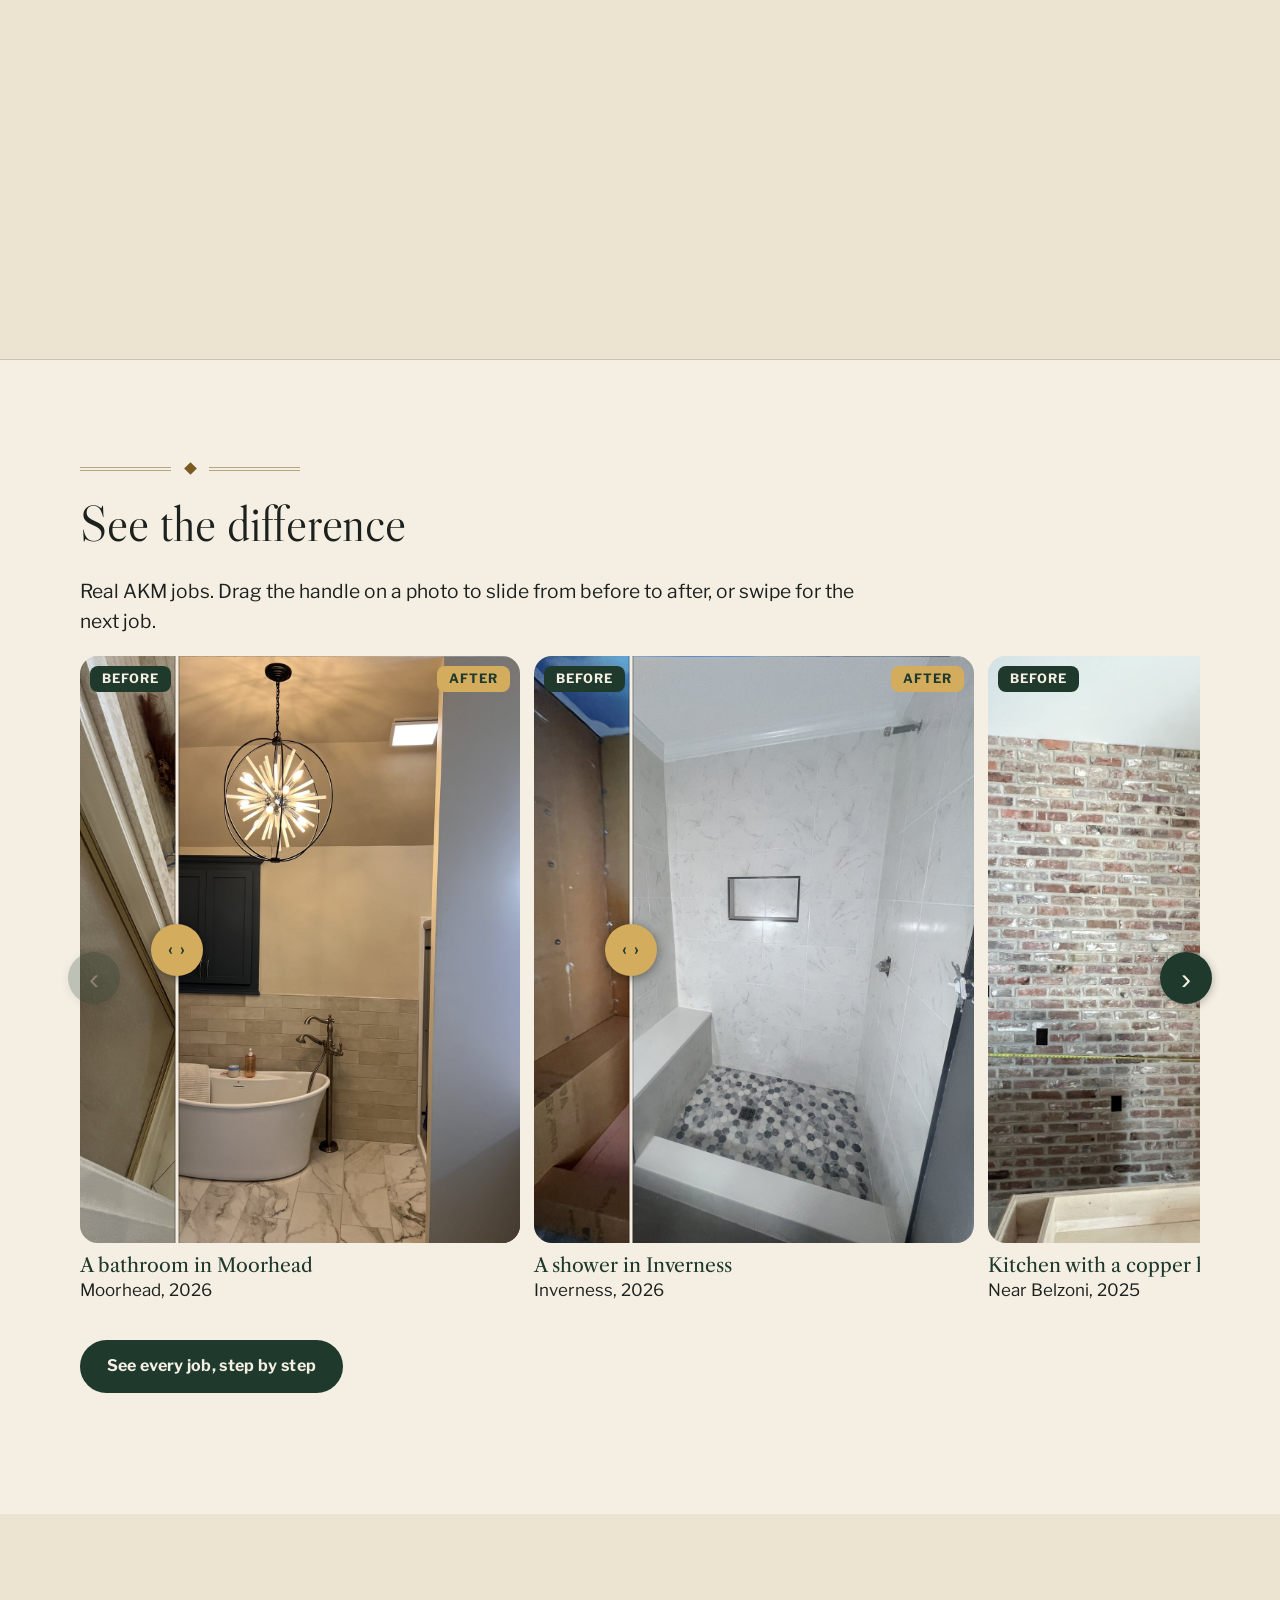
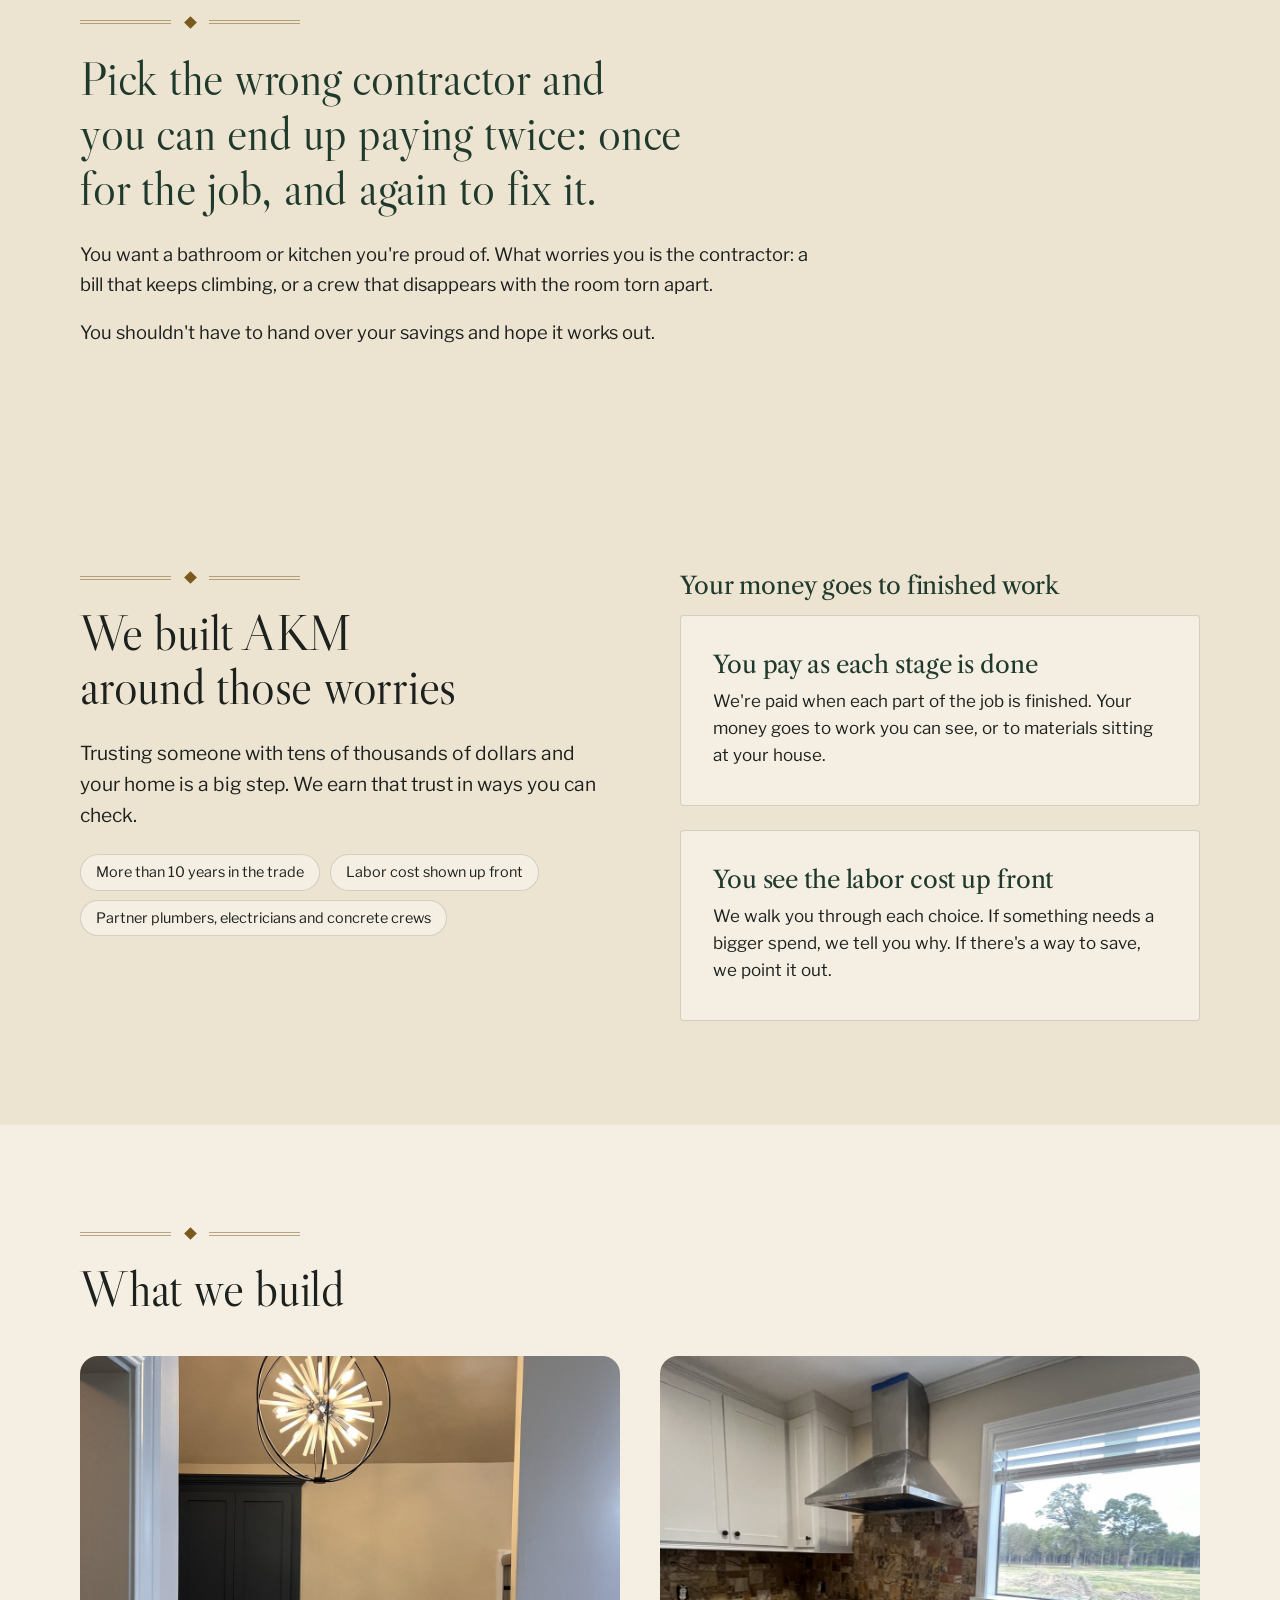
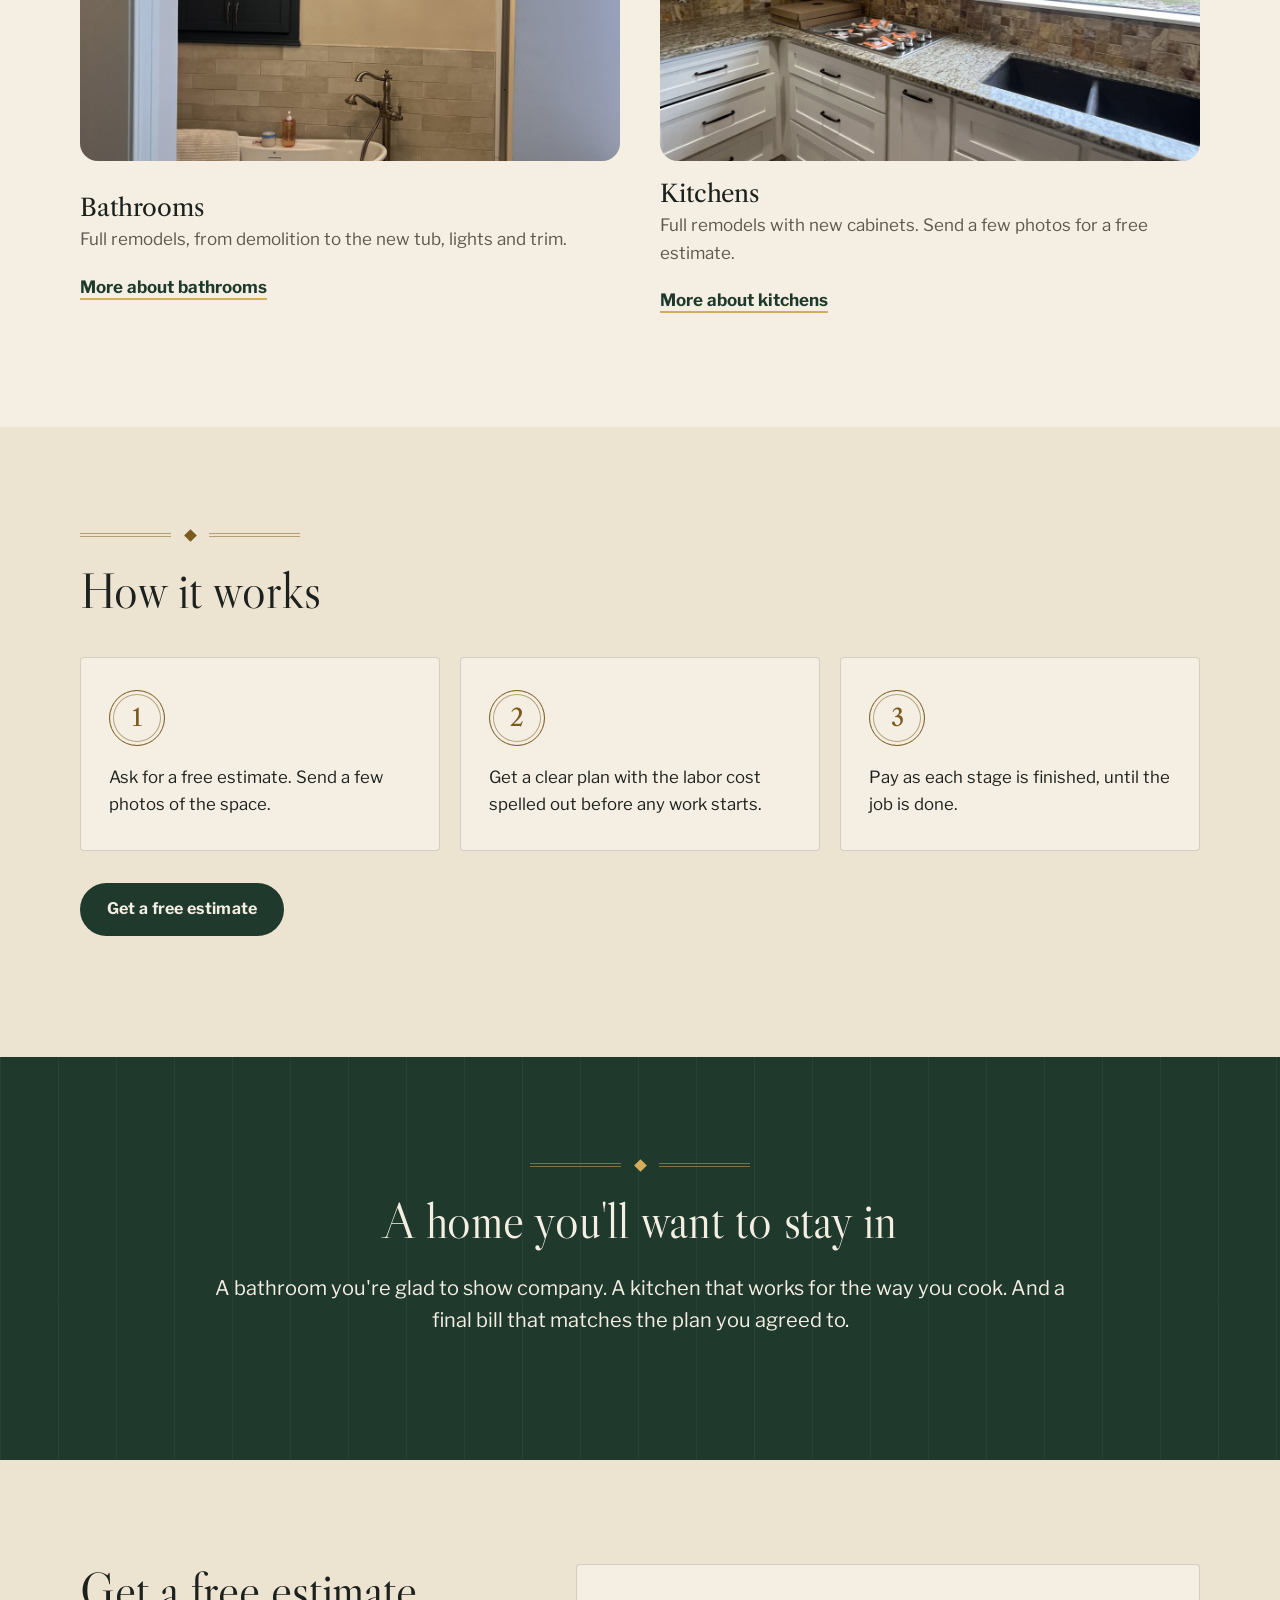
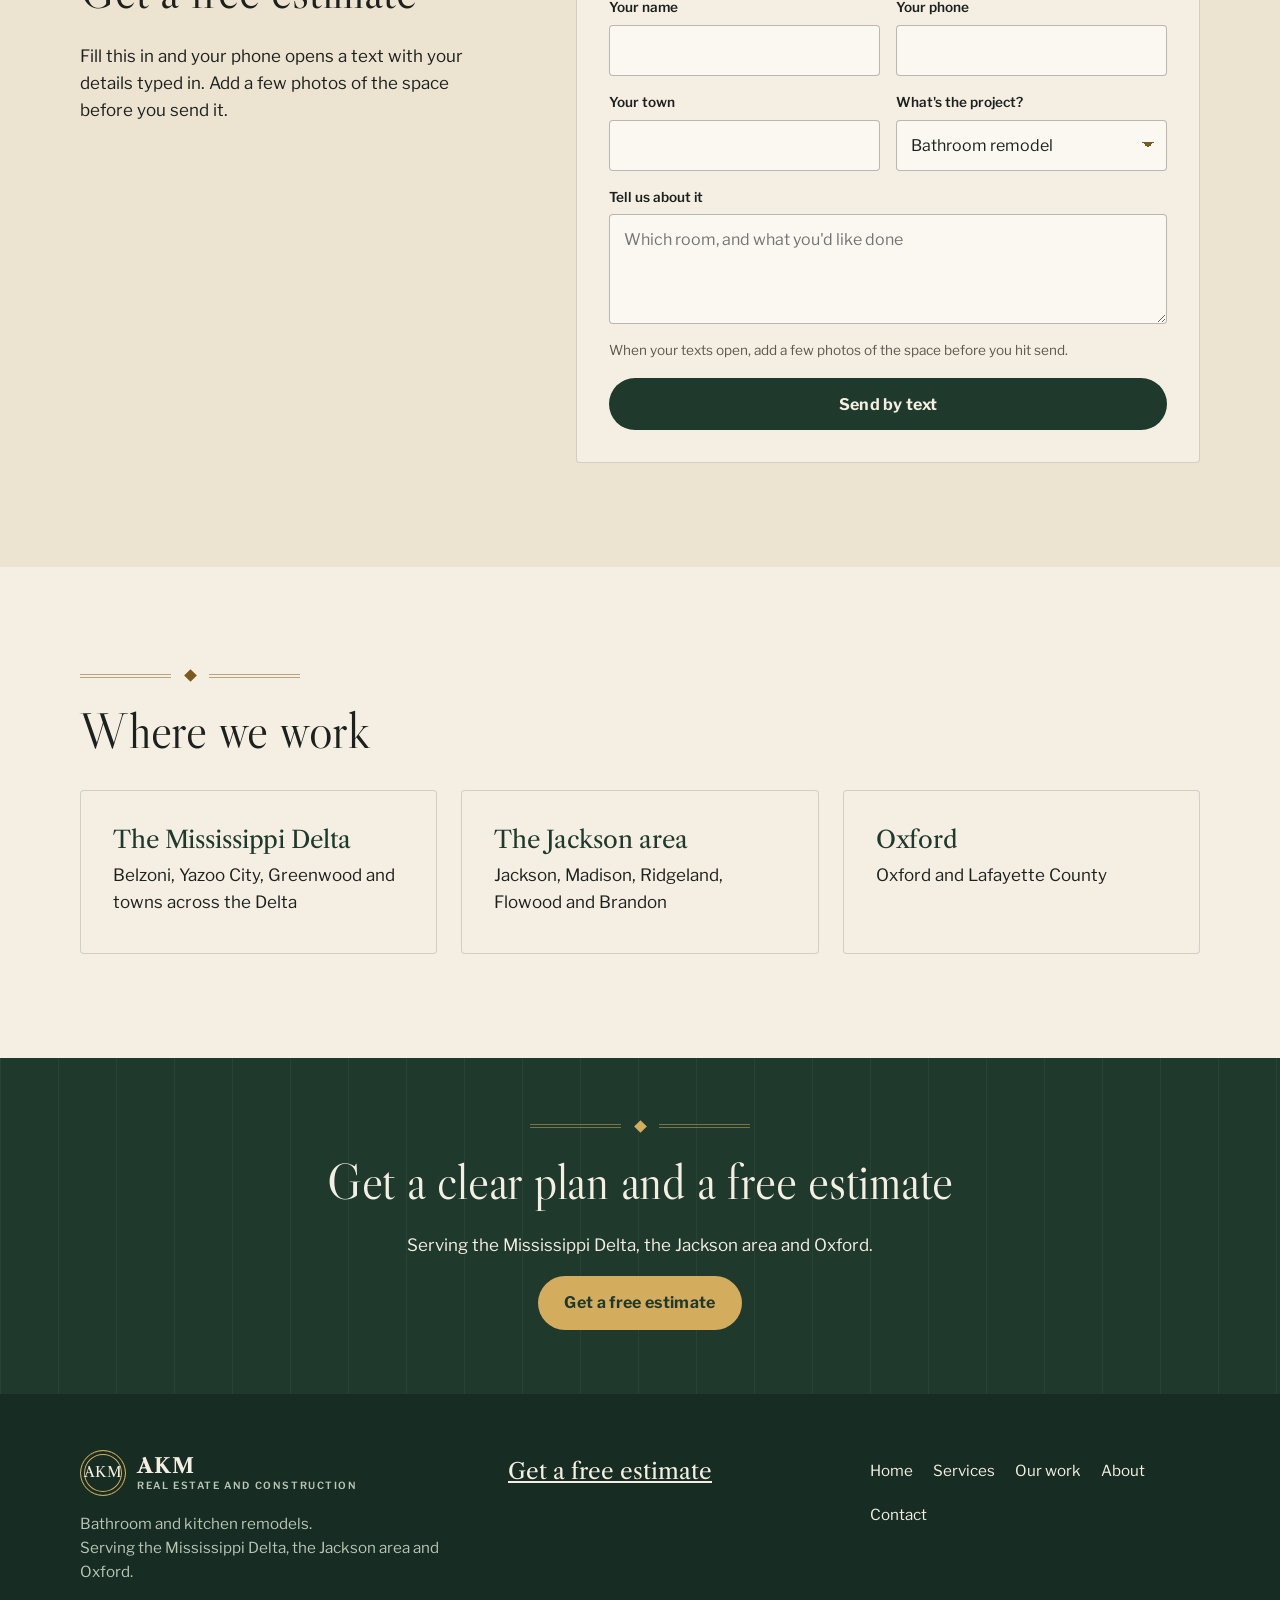
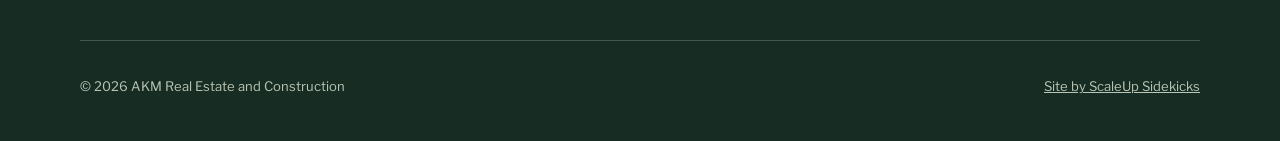
==== commit b4b66a39: "Revert "Make every main button "Call Jay"" The business is bigger than Jay. Buttons go back to Get a" ====
--- a/clients/akm-construction/site/index.html
+++ b/clients/akm-construction/site/index.html
@@ -31,7 +31,7 @@
           <li><a href="contact.html">Contact</a></li>
         </ul>
       </nav>
-      <a class="btn btn-green header-cta" data-phone="tel" hidden>Call Jay</a>
+      <a class="header-phone" data-phone="tel" hidden><small>Call or text</small><span data-phone-text></span></a>
       <a class="btn btn-green header-cta" data-no-phone href="#quote">Free estimate</a>
       <button class="menu-toggle" type="button" aria-expanded="false" aria-controls="site-nav" aria-label="Menu"><span></span></button>
     </div>
@@ -45,8 +45,7 @@
       <h1>Turn your house into <em>your forever home</em></h1>
       <p class="lede">We remodel bathrooms and kitchens across the Mississippi Delta, the Jackson area and Oxford. You get a clear plan and the labor cost up front, and you only pay as each stage is done.</p>
       <div class="btn-row">
-        <a class="btn btn-brass" data-phone="tel" hidden>Call Jay</a>
-        <a class="btn btn-brass" data-no-phone href="#quote">Get a free estimate</a>
+        <a class="btn btn-brass" href="#quote">Get a free estimate</a>
         <a class="btn btn-line" href="#see-the-difference">See before and afters</a>
       </div>
     </div>
@@ -260,11 +259,11 @@
     <div class="ornament" aria-hidden="true"><span></span></div>
     <h2>How it works</h2>
     <ol class="steps">
-      <li><span>Call Jay for a free estimate. Send a few photos of the space if you can.</span></li>
+      <li><span>Ask for a free estimate. Send a few photos of the space.</span></li>
       <li><span>Get a clear plan with the labor cost spelled out before any work starts.</span></li>
       <li><span>Pay as each stage is finished, until the job is done.</span></li>
     </ol>
-    <p style="margin-top:2rem"><a class="btn btn-green" data-phone="tel" hidden>Call Jay</a><a class="btn btn-green" data-no-phone href="#quote">Get a free estimate</a></p>
+    <p style="margin-top:2rem"><a class="btn btn-green" href="#quote">Get a free estimate</a></p>
   </div>
 </section>
 
@@ -328,8 +327,8 @@
     <h2>Get a clear plan and a free estimate</h2>
     <p>Serving the Mississippi Delta, the Jackson area and Oxford.</p>
     <div class="btn-row">
-      <a class="btn btn-brass" data-phone="tel" hidden>Call Jay</a>
-      <a class="btn btn-brass" data-no-phone href="#quote">Get a free estimate</a>
+      <a class="btn btn-brass" href="#quote">Get a free estimate</a>
+      <a class="btn btn-line" data-phone="tel" hidden>Call <span data-phone-text></span></a>
     </div>
   </div>
 </section>
@@ -344,7 +343,7 @@
       </div>
       <div>
         <div data-phone-block hidden>
-          <p style="margin:0">Call or text Jay</p>
+          <p style="margin:0">Call or text</p>
           <a class="footer-phone" data-phone="tel" hidden><span data-phone-text></span></a>
         </div>
         <a class="footer-cta" data-no-phone href="#quote">Get a free estimate</a>
@@ -368,8 +367,8 @@
 
 <div class="call-bar">
   <a class="btn btn-brass" data-no-phone href="#quote">Get a free estimate</a>
-  <a class="btn btn-brass" data-phone="tel" hidden>Call Jay</a>
-  <a class="btn btn-line" data-phone="sms" hidden>Text Jay</a>
+  <a class="btn btn-brass" data-phone="tel" hidden>Call</a>
+  <a class="btn btn-line" data-phone="sms" hidden>Text</a>
 </div>
 
 <script src="site.js"></script>
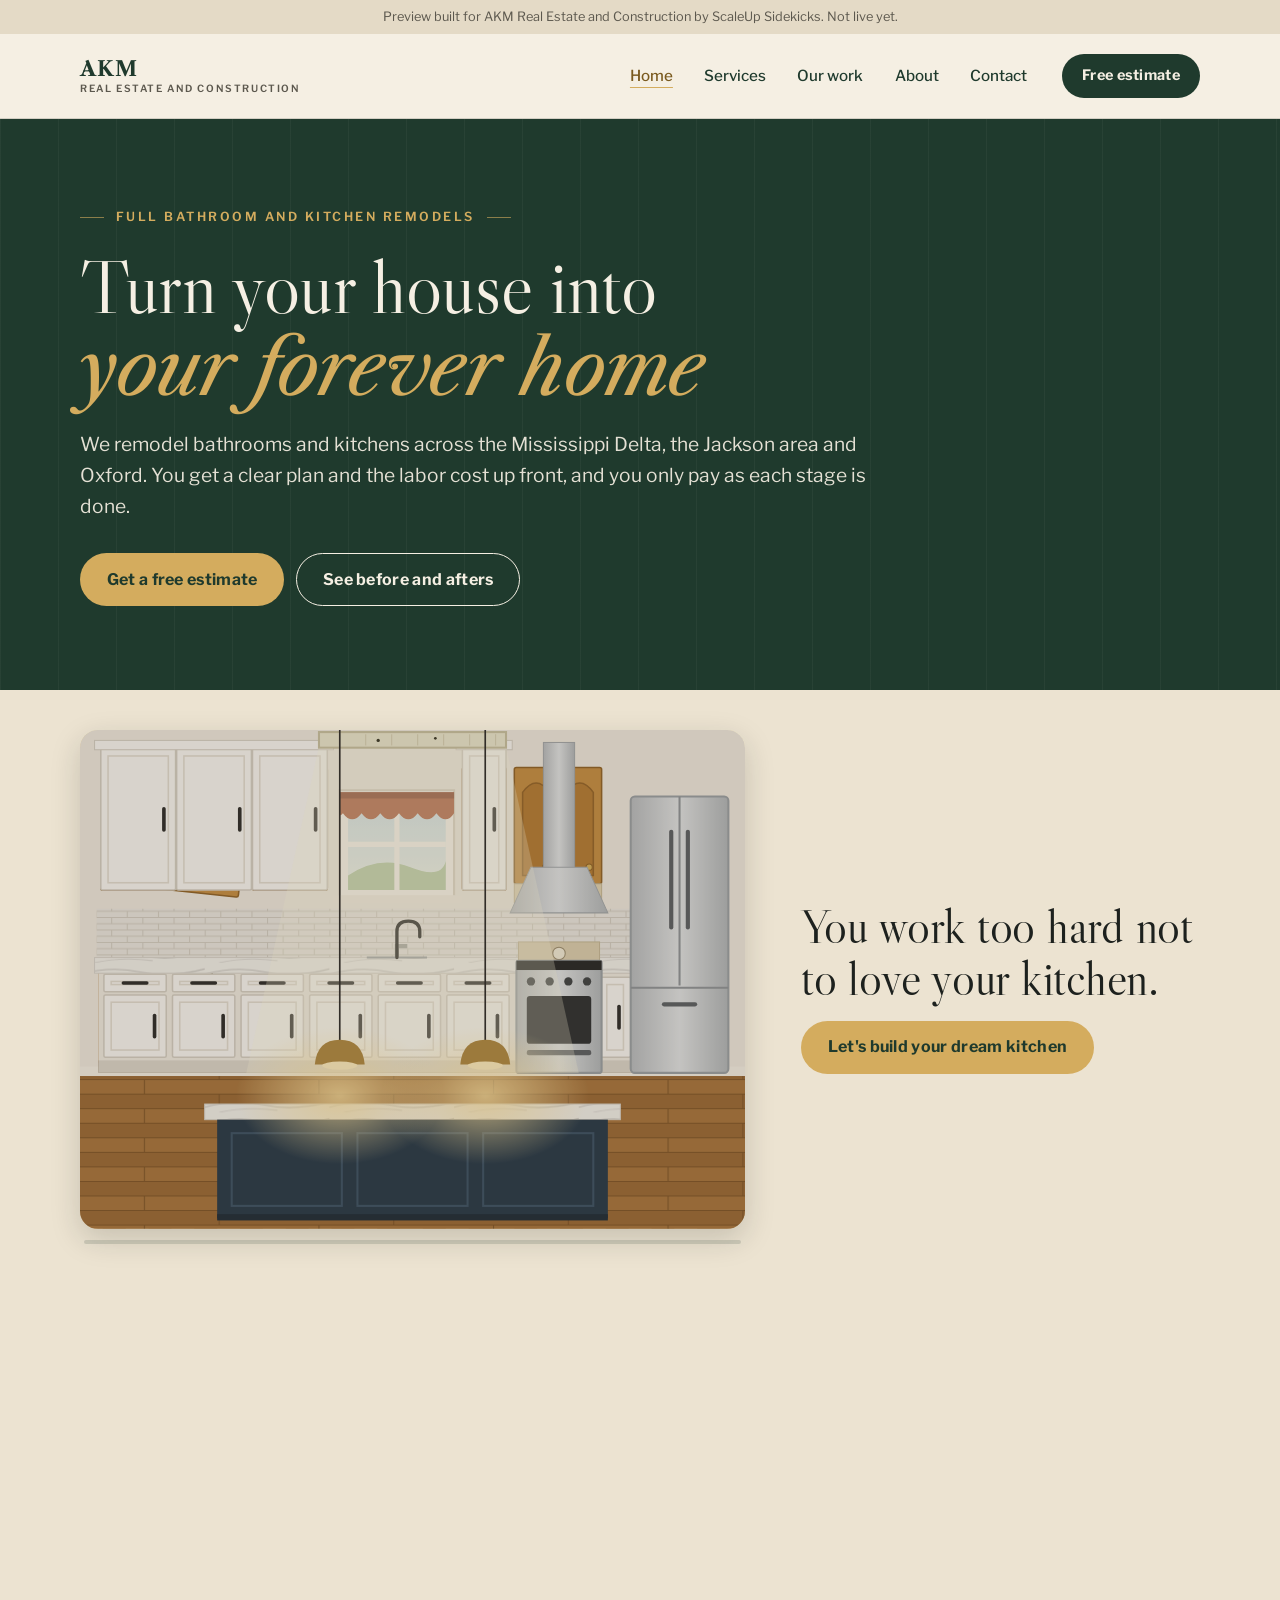
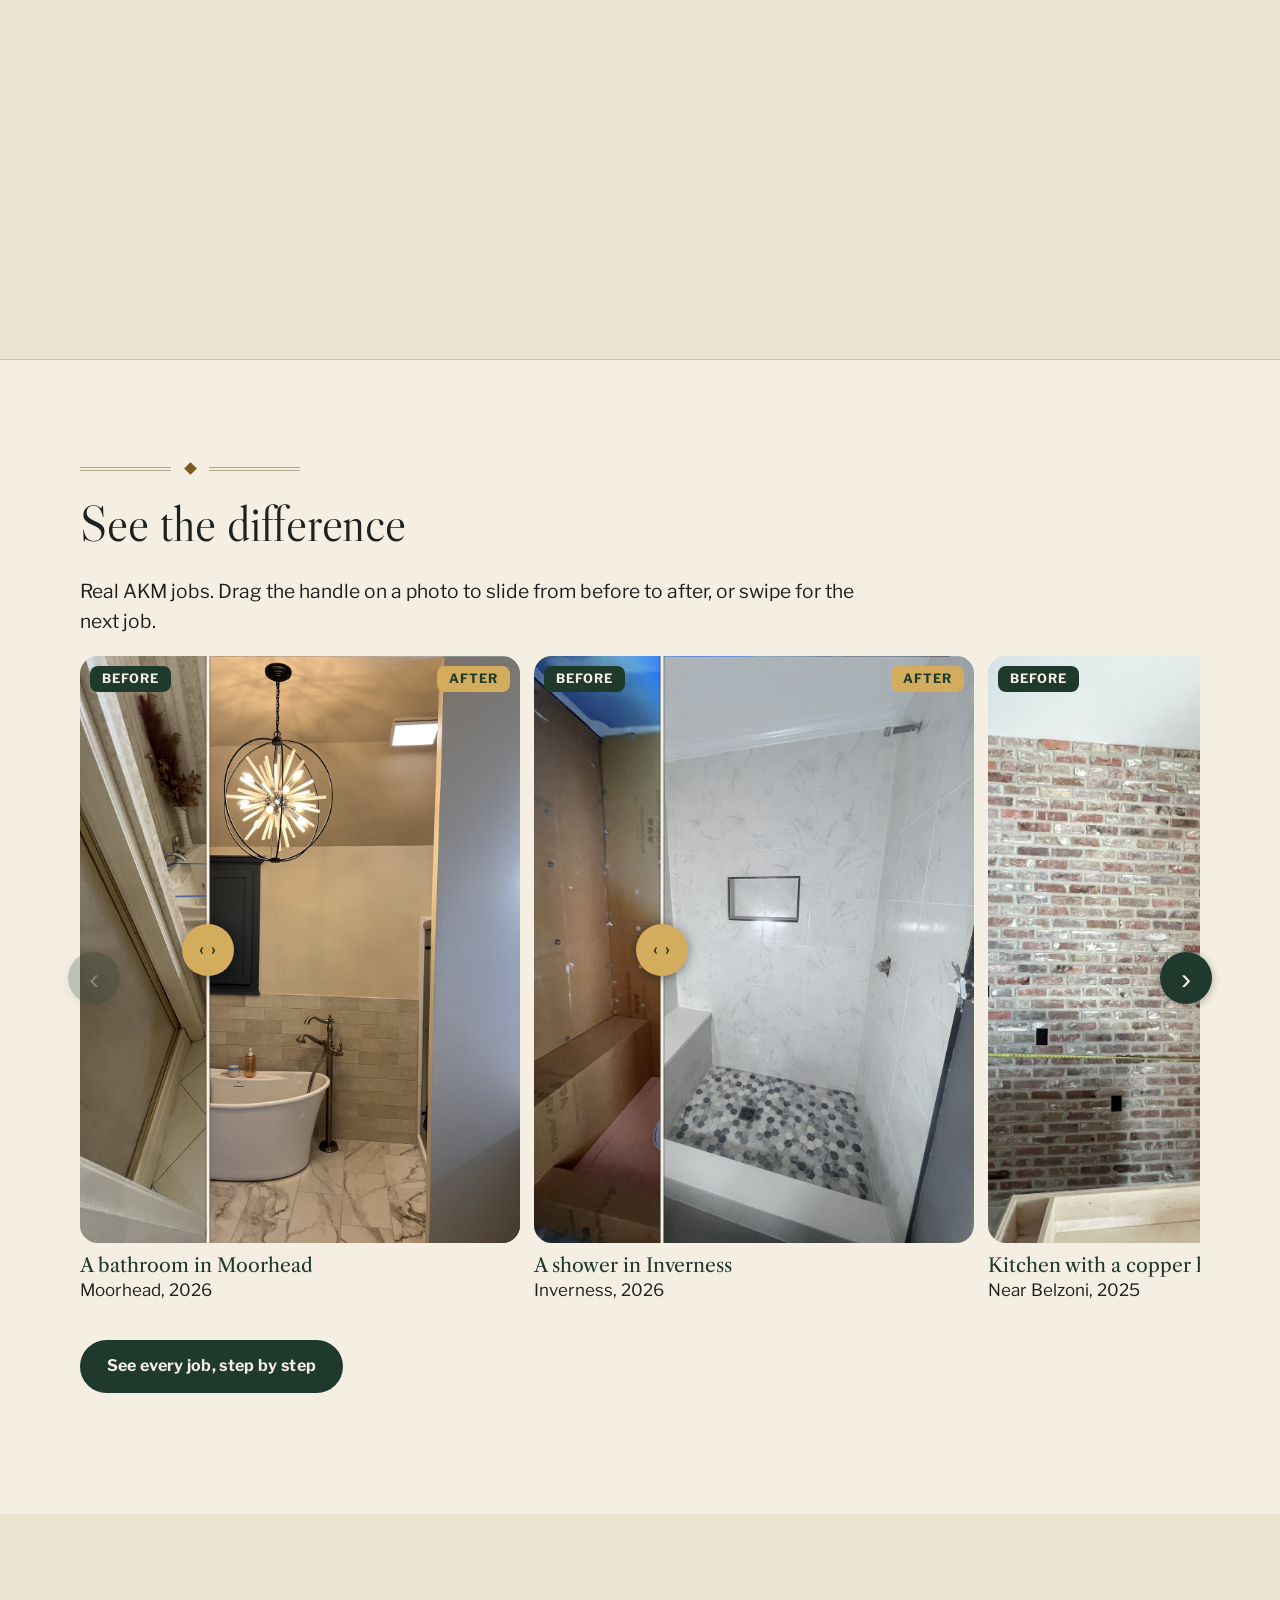
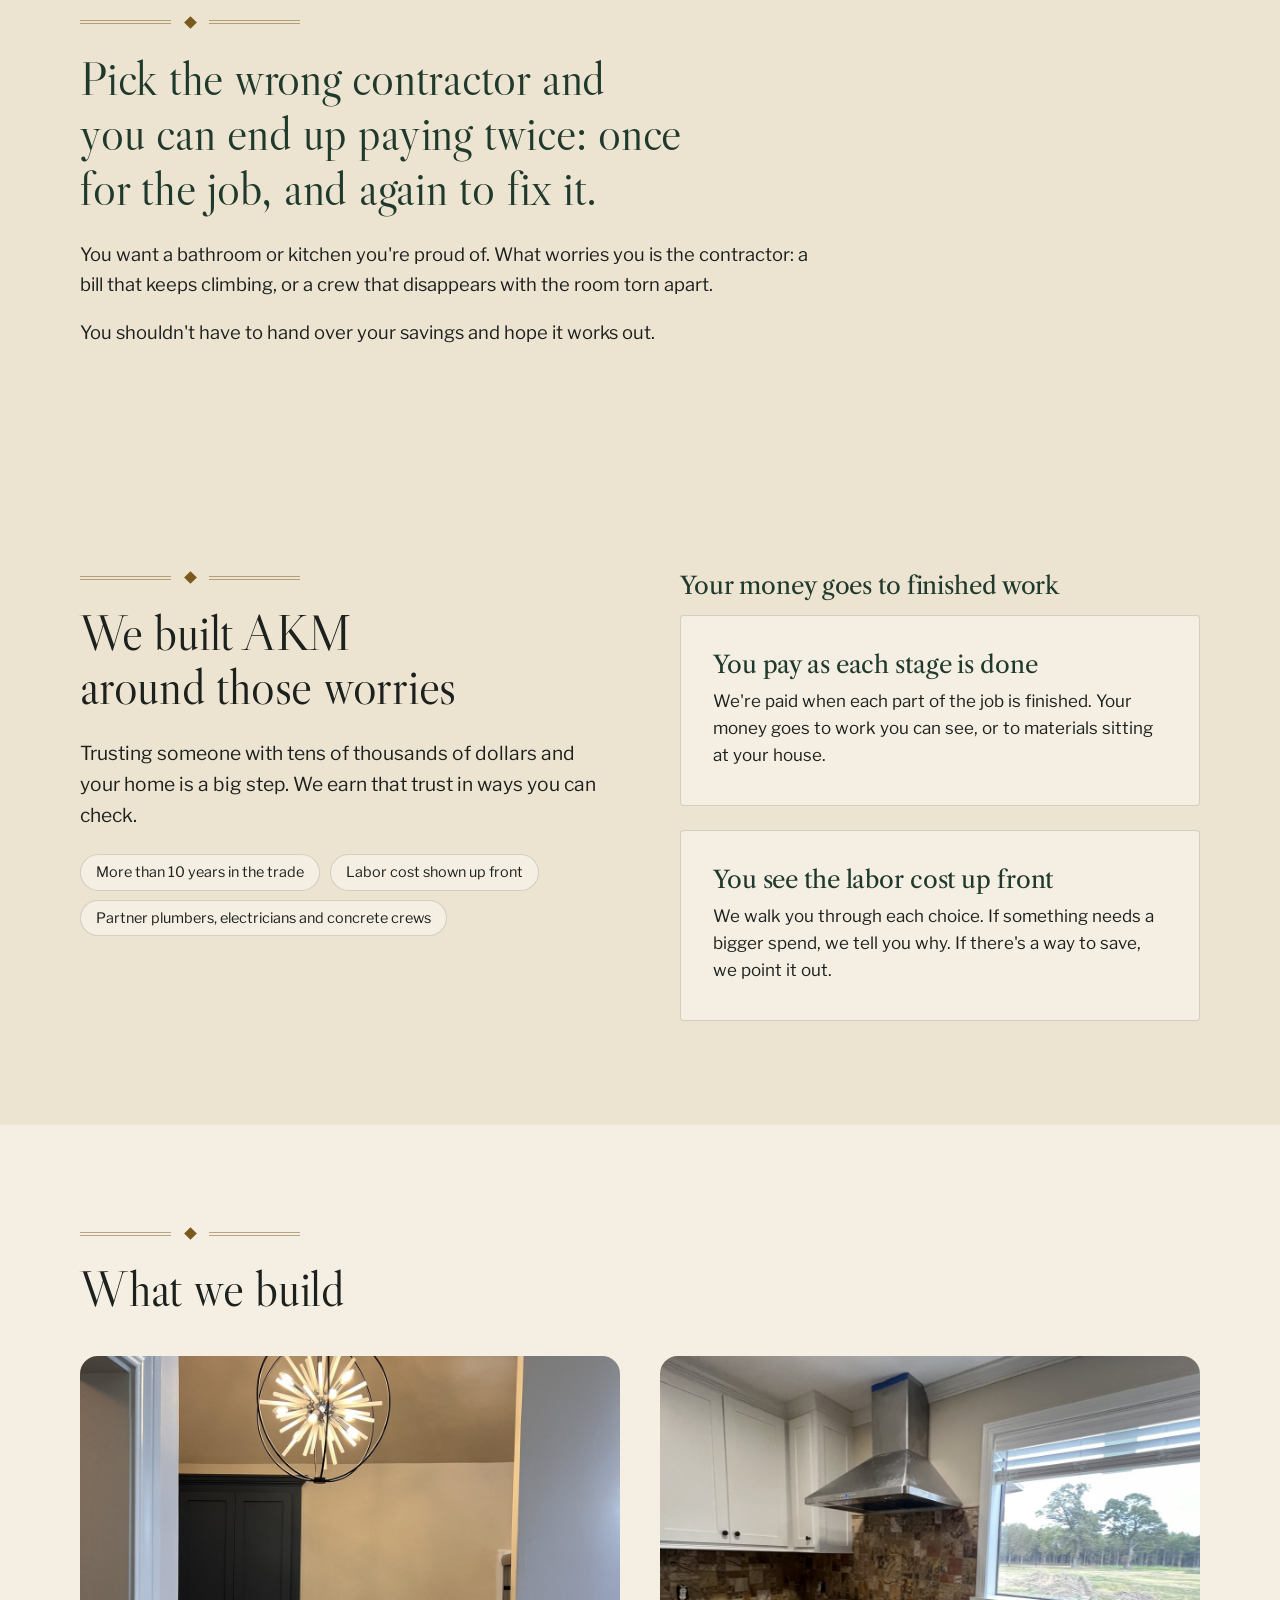
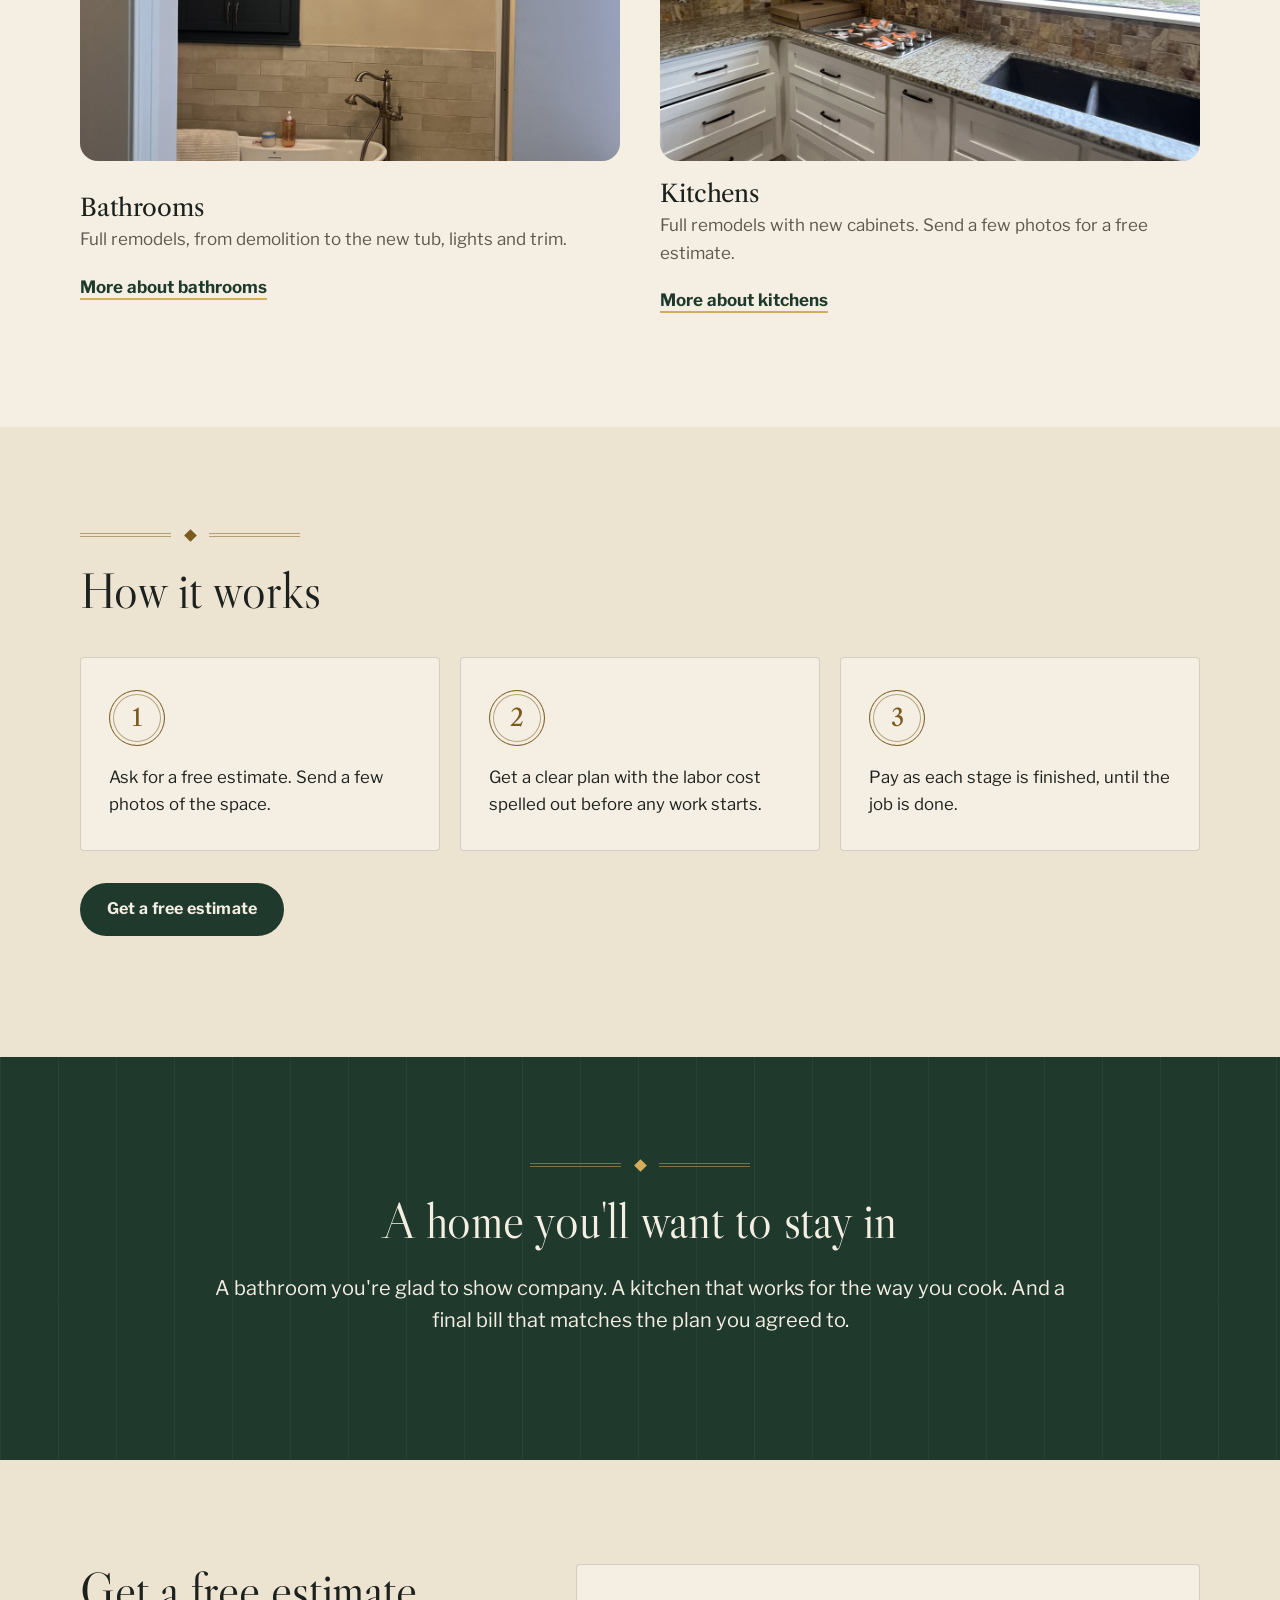
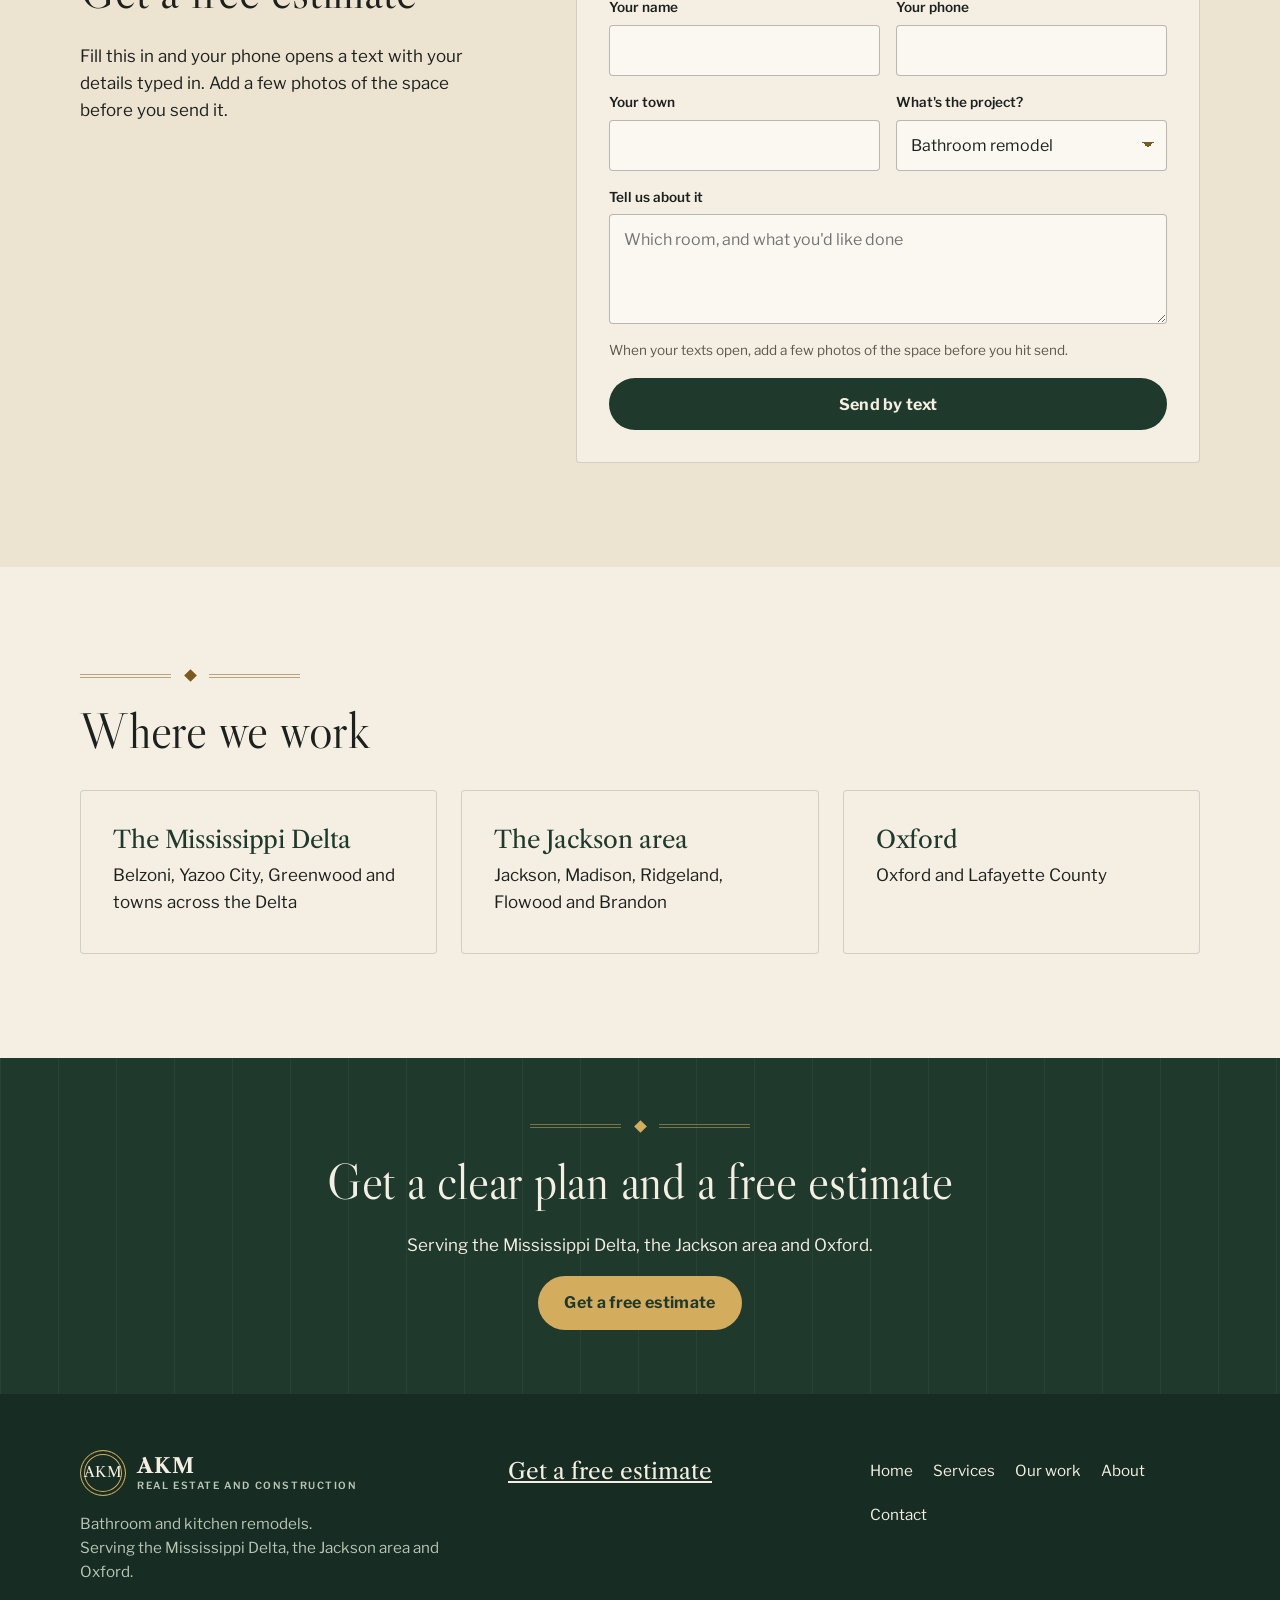
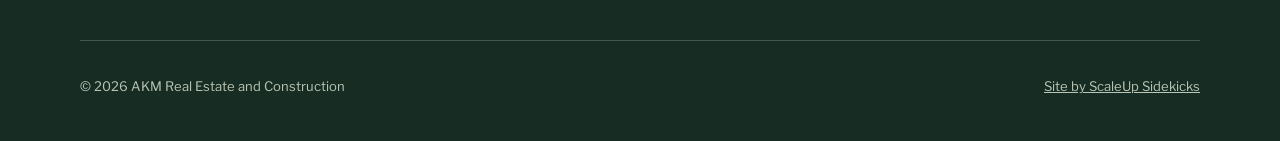
==== commit 8e7caf73: "AKM: one business line for Call us and the estimate form When PHONE is set in site.js, every phone b" ====
--- a/clients/akm-construction/site/index.html
+++ b/clients/akm-construction/site/index.html
@@ -31,7 +31,7 @@
           <li><a href="contact.html">Contact</a></li>
         </ul>
       </nav>
-      <a class="header-phone" data-phone="tel" hidden><small>Call or text</small><span data-phone-text></span></a>
+      <a class="header-phone" data-phone="tel" hidden><small>Call us</small><span data-phone-text></span></a>
       <a class="btn btn-green header-cta" data-no-phone href="#quote">Free estimate</a>
       <button class="menu-toggle" type="button" aria-expanded="false" aria-controls="site-nav" aria-label="Menu"><span></span></button>
     </div>
@@ -328,7 +328,7 @@
     <p>Serving the Mississippi Delta, the Jackson area and Oxford.</p>
     <div class="btn-row">
       <a class="btn btn-brass" href="#quote">Get a free estimate</a>
-      <a class="btn btn-line" data-phone="tel" hidden>Call <span data-phone-text></span></a>
+      <a class="btn btn-line" data-phone="tel" hidden>Call us at <span data-phone-text></span></a>
     </div>
   </div>
 </section>
@@ -343,7 +343,7 @@
       </div>
       <div>
         <div data-phone-block hidden>
-          <p style="margin:0">Call or text</p>
+          <p style="margin:0">Call us</p>
           <a class="footer-phone" data-phone="tel" hidden><span data-phone-text></span></a>
         </div>
         <a class="footer-cta" data-no-phone href="#quote">Get a free estimate</a>
@@ -367,8 +367,8 @@
 
 <div class="call-bar">
   <a class="btn btn-brass" data-no-phone href="#quote">Get a free estimate</a>
-  <a class="btn btn-brass" data-phone="tel" hidden>Call</a>
-  <a class="btn btn-line" data-phone="sms" hidden>Text</a>
+  <a class="btn btn-brass" data-phone="tel" hidden>Call us</a>
+  <a class="btn btn-line" data-phone-block hidden href="#quote">Free estimate</a>
 </div>
 
 <script src="site.js"></script>
